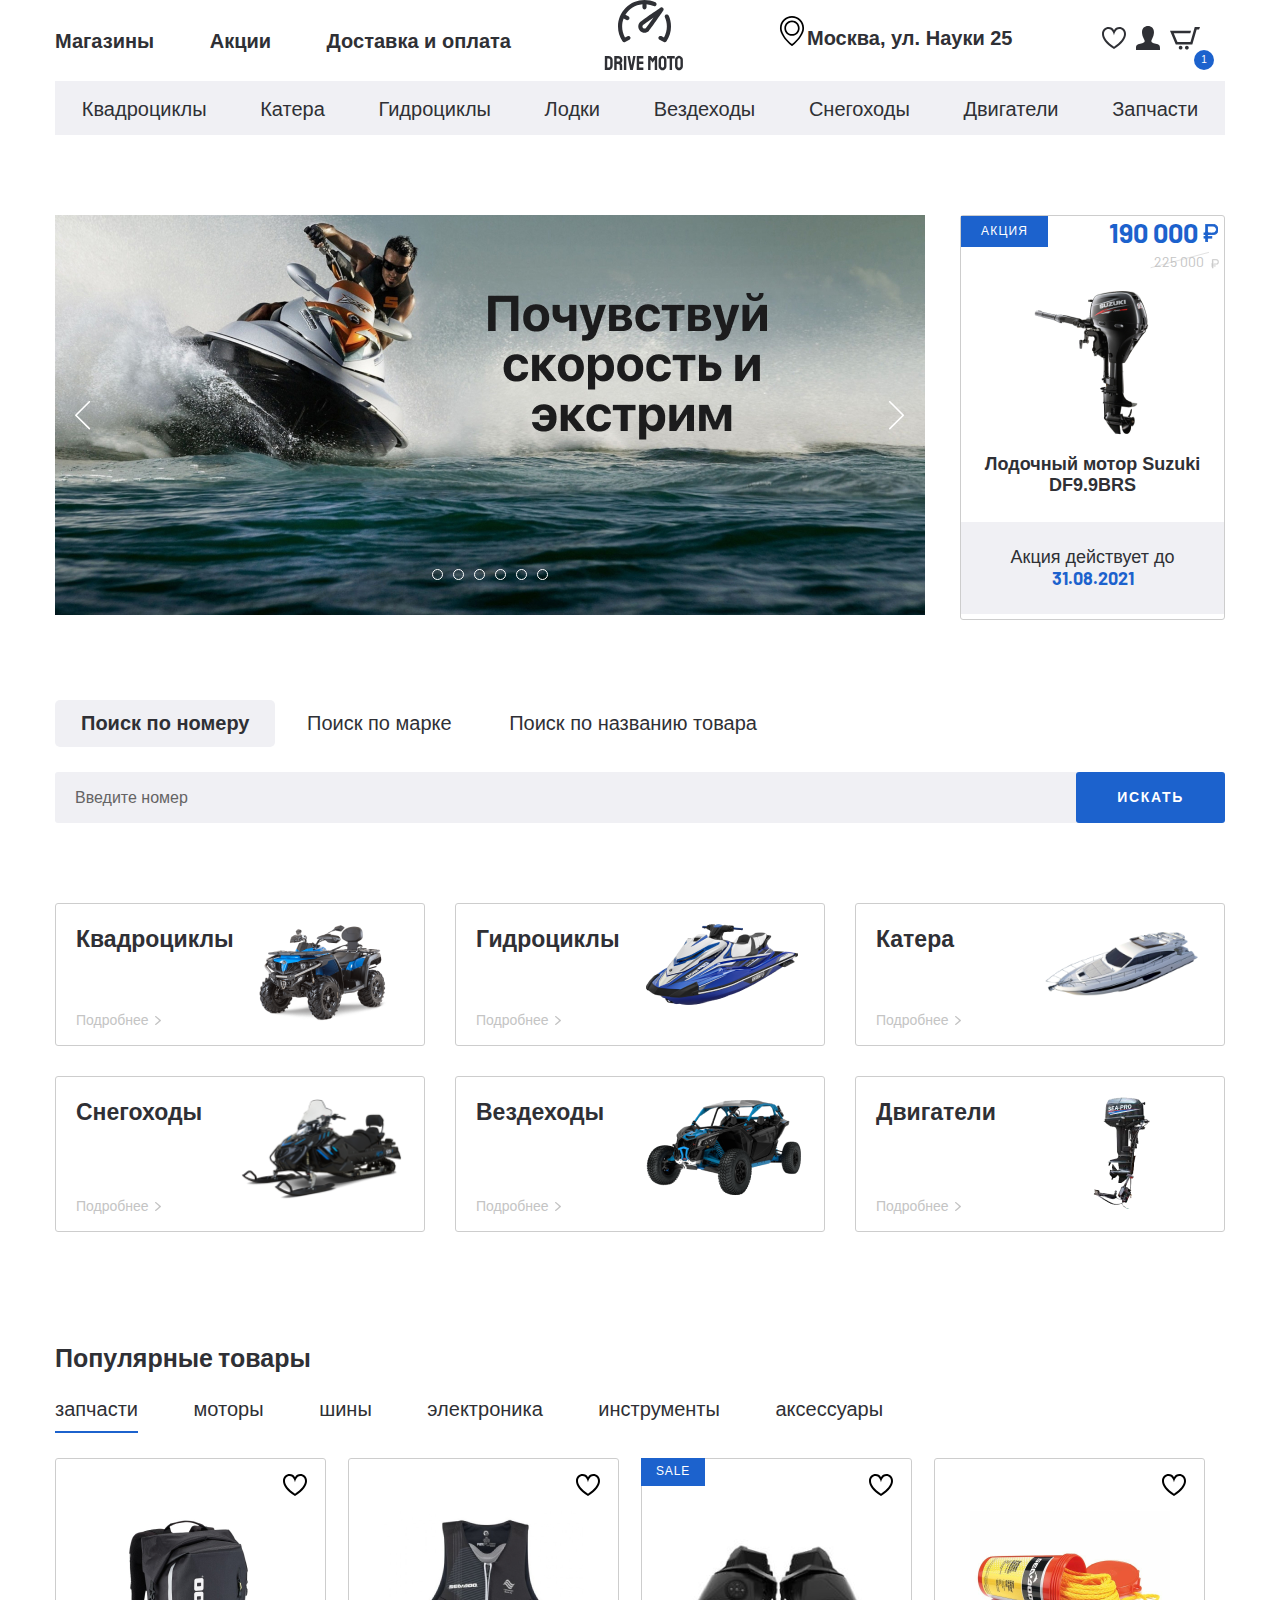
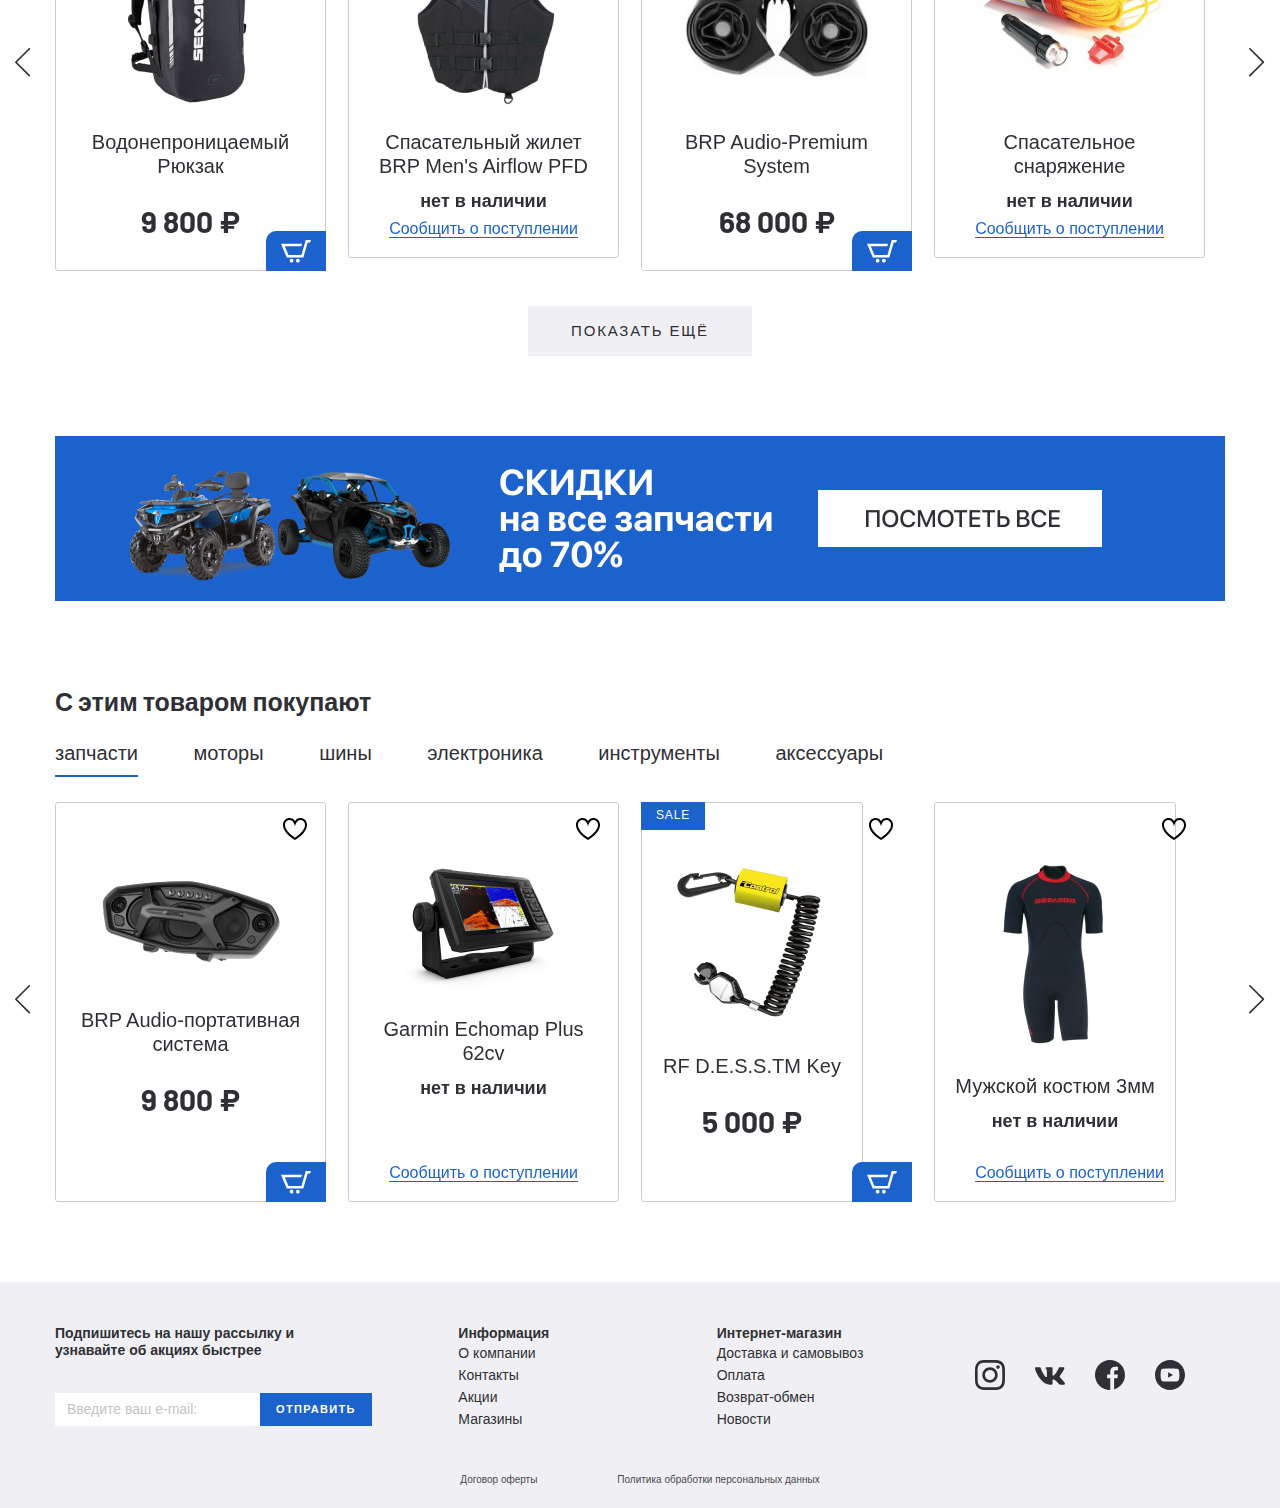
==== index.html @ 73785781 "подключил плагины для формы фильтра и начал делать форму фильтра" ====
<!DOCTYPE html>
<html lang="ru">

<head>
  <meta charset="UTF-8">
  <meta name="viewport" content="width=device-width, initial-scale=1.0">
  <meta http-equiv="X-UA-Compatible" content="ie=edge">
  <title>Drive Moto</title>
  <link rel="preconnect" href="https://fonts.gstatic.com">
  <link href="https://fonts.googleapis.com/css2?family=Barlow:wght@400;700&display=swap" rel="stylesheet">
  <link rel="stylesheet" href="css/normalize.css">
  <link rel="stylesheet" href="css/slick.css">
  <link rel="stylesheet" href="css/fonts.css">
  <link rel="stylesheet" href="css/ion.rangeSlider.min.css">
  <link rel="stylesheet" href="css/jquery.formstyler.css">
  <link rel="stylesheet" href="css/jquery.formstyler.theme.css">
  <link rel="stylesheet" href="css/jquery.rateyo.min.css">
  <link rel="stylesheet" href="css/style.css">
</head>

<body>
  <header class="header">
    <div class="header__top">
      <div class="container">
        <div class="header__top-inner">
          <nav class="menu">
            <ul class="menu__list">
              <li class="menu__item"><a href="#" class="menu__link">Магазины</a></li>
              <li class="menu__item"><a class="menu__link" href="#">Акции</a></li>
              <li class="menu__item"><a class="menu__link" href="#">Доставка и оплата</a></li>
            </ul>
          </nav>
          <a class="logo" href="#">
            <img class="logo__img" src="images/logo.svg" alt="logo">
          </a>
          <div class="header__box">
            <p class="header__adress">Москва, ул. Науки 25</p>
            <ul class="user-list">
              <li class="user-list__item">
                <a class="user-list__link" href="#"><img src="images/favorite-icon.svg" alt="fav"></a>
              </li>
              <li class="user-list__item">
                <a class="user-list__link" href="#"><img src="images/user-icon.svg" alt="user"></a>
              </li>
              <li class="user-list__item">
                <a class="user-list__link bascket" href="#"><img src="images/bascket-icon.svg" alt="bascket">
                  <p class="bascket__num">1</p>
                </a>
              </li>
            </ul>
          </div>
        </div>
      </div>
    </div>
    <div class="header__bottom">
      <div class="container">
        <div class="header__bottom-inner">
          <ul class="menu-categories">
            <li class="menu-categories__item"><a class="menu-categories__link" href="#">Квадроциклы</a></li>
            <li class="menu-categories__item"><a class="menu-categories__link" href="#">Катера</a></li>
            <li class="menu-categories__item"><a class="menu-categories__link" href="catalog.html">Гидроциклы</a></li>
            <li class="menu-categories__item"><a class="menu-categories__link" href="#">Лодки</a></li>
            <li class="menu-categories__item"><a class="menu-categories__link" href="#">Вездеходы</a></li>
            <li class="menu-categories__item"><a class="menu-categories__link" href="#">Снегоходы</a></li>
            <li class="menu-categories__item"><a class="menu-categories__link" href="#">Двигатели</a></li>
            <li class="menu-categories__item"><a class="menu-categories__link" href="#">Запчасти</a></li>
          </ul>
        </div>
      </div>
    </div>
  </header>

  <section class="banner-section page-section">
    <div class="container">
      <div class="banner-section__inner">
        <div class="banner-section__slider">
          <a class="banner-section__slider-item" href="#">
            <img class="banner-section__slider-img" src="images/slider-banner.jpg" alt="banner-slider">
          </a>
          <a class="banner-section__slider-item" href="#">
            <img class="banner-section__slider-img" src="images/slider-banner.jpg" alt="banner-slider">
          </a>
          <a class="banner-section__slider-item" href="#">
            <img class="banner-section__slider-img" src="images/slider-banner.jpg" alt="banner-slider">
          </a>
          <a class="banner-section__slider-item" href="#">
            <img class="banner-section__slider-img" src="images/slider-banner.jpg" alt="banner-slider">
          </a>
          <a class="banner-section__slider-item" href="#">
            <img class="banner-section__slider-img" src="images/slider-banner.jpg" alt="banner-slider">
          </a>
          <a class="banner-section__slider-item" href="#">
            <img class="banner-section__slider-img" src="images/slider-banner.jpg" alt="banner-slider">
          </a>
        </div>
        <a class="banner-section__item sale-item" href="#">
          <div class="sale-item__top">
            <p class="sale-item__info">акция</p>
            <div class="sale-item__price">
              <div class="price sale-item__price-new">190 000</div>
              <div class="price sale-item__price-old">225 000</div>
            </div>
          </div>
          <img class="sale-item__img" src="images/content/sale-item-img.png" alt="sale-item-img">
          <h5 class="sale-item__title">
            Лодочный мотор
            Suzuki DF9.9BRS
          </h5>
          <p class="sale-item__footer">
            Акция действует до <span>31.08.2021</span>
          </p>
        </a>
      </div>
    </div>
  </section>

  <div class="search page-section">
    <div class="container">
      <div class="search__inner">
        <div class="search__tabs">
          <a class="tab search__tabs-item tab--active" href="#tab-1">Поиск по номеру</a>
          <a class="tab search__tabs-item" href="#tab-2">Поиск по марке</a>
          <a class="tab search__tabs-item" href="#tab-3">Поиск по названию товара</a>
        </div>
        <div class="search__content">
          <div id="tab-1" class="tabs-content search__content-item tabs-content--active">
            <form class="search__content-form">
              <input class="search__content-input" type="text" placeholder="Введите номер">
              <button class="search__content-btn" type="submit">искать</button>
            </form>
          </div>
          <div id="tab-2" class="tabs-content search__content-item">
            <form class="search__content-form">
              <input class="search__content-input" type="text" placeholder="Введите марку">
              <button class="search__content-btn" type="submit">искать</button>
            </form>
          </div>
          <div id="tab-3" class="tabs-content search__content-item">
            <form class="search__content-form">
              <input class="search__content-input" type="text" placeholder="Введите название">
              <button class="search__content-btn" type="submit">искать</button>
            </form>
          </div>
        </div>
      </div>
    </div>
  </div>

  <section class="categories page-section">
    <div class="container">
      <div class="categories__inner">
        <a class="categories__item" href="#">
          <div class="categories__item-info">
            <h4 class="categories__item-title">
              Квадроциклы
            </h4>
            <p class="categories__item-text">
              Подробнее
            </p>
          </div>
          <div class="categories__item-img">
            <img src="images/cat-1.png" alt="cat">
          </div>
        </a>
        <a class="categories__item" href="#">
          <div class="categories__item-info">
            <h4 class="categories__item-title">
              Гидроциклы
            </h4>
            <p class="categories__item-text">
              Подробнее
            </p>
          </div>
          <div class="categories__item-img">
            <img src="images/cat-2.png" alt="cat">
          </div>
        </a>
        <a class="categories__item" href="#">
          <div class="categories__item-info">
            <h4 class="categories__item-title">
              Катера
            </h4>
            <p class="categories__item-text">
              Подробнее
            </p>
          </div>
          <div class="categories__item-img">
            <img src="images/cat-3.png" alt="cat">
          </div>
        </a>
        <a class="categories__item" href="#">
          <div class="categories__item-info">
            <h4 class="categories__item-title">
              Снегоходы
            </h4>
            <p class="categories__item-text">
              Подробнее
            </p>
          </div>
          <div class="categories__item-img">
            <img src="images/cat-4.png" alt="cat">
          </div>
        </a>
        <a class="categories__item" href="#">
          <div class="categories__item-info">
            <h4 class="categories__item-title">
              Вездеходы
            </h4>
            <p class="categories__item-text">
              Подробнее
            </p>
          </div>
          <div class="categories__item-img">
            <img src="images/cat-5.png" alt="cat">
          </div>
        </a>
        <a class="categories__item" href="#">
          <div class="categories__item-info">
            <h4 class="categories__item-title">
              Двигатели
            </h4>
            <p class="categories__item-text">
              Подробнее
            </p>
          </div>
          <div class="categories__item-img">
            <img src="images/cat-6.png" alt="cat">
          </div>
        </a>
      </div>
    </div>
  </section>

  <section class="products">
    <div class="container">
      <div class="products__inner">
        <h3 class="product__title">Популярные товары</h3>
        <div class="tabs-wrapper">
          <div class="tabs products__tabs">
            <a class="tab tab--active products__tab" href="#product-tab-1">запчасти</a>
            <a class="tab products__tab" href="#product-tab-2">моторы</a>
            <a class="tab products__tab" href="#product-tab-3">шины</a>
            <a class="tab products__tab" href="#product-tab-4">электроника</a>
            <a class="tab products__tab" href="#product-tab-5">инструменты</a>
            <a class="tab products__tab" href="#product-tab-6">аксессуары</a>
          </div>
          <div class="tabs-container products__container">
            <div id="product-tab-1" class="tabs-content products__content tabs tabs-content--active">
              <div class="product-slider">
                <div class="product-slider__item">
                  <div class="product-item__wrapper">
                    <button class="product-item__favorite">
                    </button>
                    <button class="product-item__bascket">
                      <img src="images/bascket-icon-white.svg" alt="bascket">
                    </button>
                    <a class="product-item__notify-link" href="#"> <span>Сообщить о поступлении</span> </a>
                    <a class="product-item" href="#">
                      <p class="product-item__hover-text">посмотреть товар</p>
                      <img class="product-item__img" src="images/content/prod-1.png" alt="prod">
                      <h4 class="product-item__title">Водонепроницаемый
                        Рюкзак</h4>
                      <p class="price product-item__price">9 800 ₽</p>
                      <p class="product-item__notify-text">нет в наличии</p>
                    </a>
                  </div>
                </div>
                <div class="product-slider__item">
                  <div class="product-item__wrapper product-item__not-available">
                    <button class="product-item__favorite">
                    </button>
                    <button class="product-item__bascket">
                      <img src="images/bascket-icon-white.svg" alt="bascket">
                    </button>
                    <a class="product-item__notify-link" href="#"> <span>Сообщить о поступлении</span> </a>
                    <a class="product-item" href="#">
                      <p class="product-item__hover-text">посмотреть товар</p>
                      <img class="product-item__img" src="images/content/prod-2.png" alt="prod">
                      <h4 class="product-item__title">Спасательный жилет BRP Men's Airflow PFD
                      </h4>
                      <p class="price product-item__price">6 900 ₽</p>
                      <p class="product-item__notify-text">нет в наличии</p>
                    </a>
                  </div>
                </div>
                <div class="product-slider__item">
                  <div class="product-item__wrapper">
                    <button class="product-item__favorite">
                    </button>
                    <button class="product-item__bascket">
                      <img src="images/bascket-icon-white.svg" alt="bascket">
                    </button>
                    <a class="product-item__notify-link" href="#"> <span>Сообщить о поступлении</span> </a>
                    <a class="product-item product-item--sale" href="#">
                      <p class="product-item__hover-text">посмотреть товар</p>
                      <img class="product-item__img" src="images/content/prod-3.png" alt="prod">
                      <h4 class="product-item__title">
                        BRP Audio-Premium System</h4>
                      <p class="price product-item__price">68 000 ₽</p>
                      <p class="product-item__notify-text">нет в наличии</p>
                    </a>
                  </div>
                </div>
                <div class="product-slider__item">
                  <div class="product-item__wrapper product-item__not-available">
                    <button class="product-item__favorite">
                    </button>
                    <button class="product-item__bascket">
                      <img src="images/bascket-icon-white.svg" alt="bascket">
                    </button>
                    <a class="product-item__notify-link" href="#"> <span>Сообщить о поступлении</span> </a>
                    <a class="product-item" href="#">
                      <p class="product-item__hover-text">посмотреть товар</p>
                      <img class="product-item__img" src="images/content/prod-4.png" alt="prod">
                      <h4 class="product-item__title">Спасательное
                        снаряжение</h4>
                      <p class="price product-item__price">9 800 ₽</p>
                      <p class="product-item__notify-text">нет в наличии</p>
                    </a>
                  </div>
                </div>
                <div class="product-slider__item">
                  <div class="product-item__wrapper">
                    <button class="product-item__favorite">
                    </button>
                    <button class="product-item__bascket">
                      <img src="images/bascket-icon-white.svg" alt="bascket">
                    </button>
                    <a class="product-item__notify-link" href="#"> <span>Сообщить о поступлении</span> </a>
                    <a class="product-item" href="#">
                      <p class="product-item__hover-text">посмотреть товар</p>
                      <img class="product-item__img" src="images/content/prod-1.png" alt="prod">
                      <h4 class="product-item__title">Водонепроницаемый
                        Рюкзак</h4>
                      <p class="price product-item__price">9 800 ₽</p>
                      <p class="product-item__notify-text">нет в наличии</p>
                    </a>
                  </div>
                </div>
                <div class="product-slider__item">
                  <div class="product-item__wrapper">
                    <button class="product-item__favorite">
                    </button>
                    <button class="product-item__bascket">
                      <img src="images/bascket-icon-white.svg" alt="bascket">
                    </button>
                    <a class="product-item__notify-link" href="#"> <span>Сообщить о поступлении</span> </a>
                    <a class="product-item" href="#">
                      <p class="product-item__hover-text">посмотреть товар</p>
                      <img class="product-item__img" src="images/content/prod-2.png" alt="prod">
                      <h4 class="product-item__title">Спасательный жилет BRP Men's Airflow PFD
                      </h4>
                      <p class="price product-item__price">6 900 ₽</p>
                      <p class="product-item__notify-text">нет в наличии</p>
                    </a>
                  </div>
                </div>
                <div class="product-slider__item">
                  <div class="product-item__wrapper">
                    <button class="product-item__favorite">
                    </button>
                    <button class="product-item__bascket">
                      <img src="images/bascket-icon-white.svg" alt="bascket">
                    </button>
                    <a class="product-item__notify-link" href="#"> <span>Сообщить о поступлении</span> </a>
                    <a class="product-item" href="#">
                      <p class="product-item__hover-text">посмотреть товар</p>
                      <img class="product-item__img" src="images/content/prod-3.png" alt="prod">
                      <h4 class="product-item__title">
                        BRP Audio-Premium System</h4>
                      <p class="price product-item__price">68 000 ₽</p>
                      <p class="product-item__notify-text">нет в наличии</p>
                    </a>
                  </div>
                </div>
              </div>
            </div>
            <div id="product-tab-2" class="tabs-content products__content tabs">
              <div class="product-slider">
                <div class="product-slider__item">
                  <div class="product-item__wrapper">
                    <button class="product-item__favorite">
                    </button>
                    <button class="product-item__bascket">
                      <img src="images/bascket-icon-white.svg" alt="bascket">
                    </button>
                    <a class="product-item__notify-link" href="#"> <span>Сообщить о поступлении</span> </a>
                    <a class="product-item" href="#">
                      <p class="product-item__hover-text">посмотреть товар</p>
                      <img class="product-item__img" src="images/content/prod-1.png" alt="prod">
                      <h4 class="product-item__title">Водонепроницаемый
                        Рюкзак</h4>
                      <p class="price product-item__price">9 800 ₽</p>
                      <p class="product-item__notify-text">нет в наличии</p>
                    </a>
                  </div>
                </div>
                <div class="product-slider__item">
                  <div class="product-item__wrapper product-item__not-available">
                    <button class="product-item__favorite">
                    </button>
                    <button class="product-item__bascket">
                      <img src="images/bascket-icon-white.svg" alt="bascket">
                    </button>
                    <a class="product-item__notify-link" href="#"> <span>Сообщить о поступлении</span> </a>
                    <a class="product-item" href="#">
                      <p class="product-item__hover-text">посмотреть товар</p>
                      <img class="product-item__img" src="images/content/prod-2.png" alt="prod">
                      <h4 class="product-item__title">Спасательный жилет BRP Men's Airflow PFD
                      </h4>
                      <p class="price product-item__price">6 900 ₽</p>
                      <p class="product-item__notify-text">нет в наличии</p>
                    </a>
                  </div>
                </div>
                <div class="product-slider__item">
                  <div class="product-item__wrapper">
                    <button class="product-item__favorite">
                    </button>
                    <button class="product-item__bascket">
                      <img src="images/bascket-icon-white.svg" alt="bascket">
                    </button>
                    <a class="product-item__notify-link" href="#"> <span>Сообщить о поступлении</span> </a>
                    <a class="product-item product-item--sale" href="#">
                      <p class="product-item__hover-text">посмотреть товар</p>
                      <img class="product-item__img" src="images/content/prod-3.png" alt="prod">
                      <h4 class="product-item__title">
                        BRP Audio-Premium System</h4>
                      <p class="price product-item__price">68 000 ₽</p>
                      <p class="product-item__notify-text">нет в наличии</p>
                    </a>
                  </div>
                </div>
                <div class="product-slider__item">
                  <div class="product-item__wrapper product-item__not-available">
                    <button class="product-item__favorite">
                    </button>
                    <button class="product-item__bascket">
                      <img src="images/bascket-icon-white.svg" alt="bascket">
                    </button>
                    <a class="product-item__notify-link" href="#"> <span>Сообщить о поступлении</span> </a>
                    <a class="product-item" href="#">
                      <p class="product-item__hover-text">посмотреть товар</p>
                      <img class="product-item__img" src="images/content/prod-4.png" alt="prod">
                      <h4 class="product-item__title">Спасательное
                        снаряжение</h4>
                      <p class="price product-item__price">9 800 ₽</p>
                      <p class="product-item__notify-text">нет в наличии</p>
                    </a>
                  </div>
                </div>
                <div class="product-slider__item">
                  <div class="product-item__wrapper">
                    <button class="product-item__favorite">
                    </button>
                    <button class="product-item__bascket">
                      <img src="images/bascket-icon-white.svg" alt="bascket">
                    </button>
                    <a class="product-item__notify-link" href="#"> <span>Сообщить о поступлении</span> </a>
                    <a class="product-item" href="#">
                      <p class="product-item__hover-text">посмотреть товар</p>
                      <img class="product-item__img" src="images/content/prod-1.png" alt="prod">
                      <h4 class="product-item__title">Водонепроницаемый
                        Рюкзак</h4>
                      <p class="price product-item__price">9 800 ₽</p>
                      <p class="product-item__notify-text">нет в наличии</p>
                    </a>
                  </div>
                </div>
                <div class="product-slider__item">
                  <div class="product-item__wrapper">
                    <button class="product-item__favorite">
                    </button>
                    <button class="product-item__bascket">
                      <img src="images/bascket-icon-white.svg" alt="bascket">
                    </button>
                    <a class="product-item__notify-link" href="#"> <span>Сообщить о поступлении</span> </a>
                    <a class="product-item" href="#">
                      <p class="product-item__hover-text">посмотреть товар</p>
                      <img class="product-item__img" src="images/content/prod-2.png" alt="prod">
                      <h4 class="product-item__title">Спасательный жилет BRP Men's Airflow PFD
                      </h4>
                      <p class="price product-item__price">6 900 ₽</p>
                      <p class="product-item__notify-text">нет в наличии</p>
                    </a>
                  </div>
                </div>
                <div class="product-slider__item">
                  <div class="product-item__wrapper">
                    <button class="product-item__favorite">
                    </button>
                    <button class="product-item__bascket">
                      <img src="images/bascket-icon-white.svg" alt="bascket">
                    </button>
                    <a class="product-item__notify-link" href="#"> <span>Сообщить о поступлении</span> </a>
                    <a class="product-item" href="#">
                      <p class="product-item__hover-text">посмотреть товар</p>
                      <img class="product-item__img" src="images/content/prod-3.png" alt="prod">
                      <h4 class="product-item__title">
                        BRP Audio-Premium System</h4>
                      <p class="price product-item__price">68 000 ₽</p>
                      <p class="product-item__notify-text">нет в наличии</p>
                    </a>
                  </div>
                </div>
              </div>
            </div>
            <div id="product-tab-3" class="tabs-content products__content tabs">
              <div class="product-slider">
                <div class="product-slider__item">
                  <div class="product-item__wrapper">
                    <button class="product-item__favorite">
                    </button>
                    <button class="product-item__bascket">
                      <img src="images/bascket-icon-white.svg" alt="bascket">
                    </button>
                    <a class="product-item__notify-link" href="#"> <span>Сообщить о поступлении</span> </a>
                    <a class="product-item" href="#">
                      <p class="product-item__hover-text">посмотреть товар</p>
                      <img class="product-item__img" src="images/content/prod-1.png" alt="prod">
                      <h4 class="product-item__title">Водонепроницаемый
                        Рюкзак</h4>
                      <p class="price product-item__price">9 800 ₽</p>
                      <p class="product-item__notify-text">нет в наличии</p>
                    </a>
                  </div>
                </div>
                <div class="product-slider__item">
                  <div class="product-item__wrapper product-item__not-available">
                    <button class="product-item__favorite">
                    </button>
                    <button class="product-item__bascket">
                      <img src="images/bascket-icon-white.svg" alt="bascket">
                    </button>
                    <a class="product-item__notify-link" href="#"> <span>Сообщить о поступлении</span> </a>
                    <a class="product-item" href="#">
                      <p class="product-item__hover-text">посмотреть товар</p>
                      <img class="product-item__img" src="images/content/prod-2.png" alt="prod">
                      <h4 class="product-item__title">Спасательный жилет BRP Men's Airflow PFD
                      </h4>
                      <p class="price product-item__price">6 900 ₽</p>
                      <p class="product-item__notify-text">нет в наличии</p>
                    </a>
                  </div>
                </div>
                <div class="product-slider__item">
                  <div class="product-item__wrapper">
                    <button class="product-item__favorite">
                    </button>
                    <button class="product-item__bascket">
                      <img src="images/bascket-icon-white.svg" alt="bascket">
                    </button>
                    <a class="product-item__notify-link" href="#"> <span>Сообщить о поступлении</span> </a>
                    <a class="product-item product-item--sale" href="#">
                      <p class="product-item__hover-text">посмотреть товар</p>
                      <img class="product-item__img" src="images/content/prod-3.png" alt="prod">
                      <h4 class="product-item__title">
                        BRP Audio-Premium System</h4>
                      <p class="price product-item__price">68 000 ₽</p>
                      <p class="product-item__notify-text">нет в наличии</p>
                    </a>
                  </div>
                </div>
                <div class="product-slider__item">
                  <div class="product-item__wrapper product-item__not-available">
                    <button class="product-item__favorite">
                    </button>
                    <button class="product-item__bascket">
                      <img src="images/bascket-icon-white.svg" alt="bascket">
                    </button>
                    <a class="product-item__notify-link" href="#"> <span>Сообщить о поступлении</span> </a>
                    <a class="product-item" href="#">
                      <p class="product-item__hover-text">посмотреть товар</p>
                      <img class="product-item__img" src="images/content/prod-4.png" alt="prod">
                      <h4 class="product-item__title">Спасательное
                        снаряжение</h4>
                      <p class="price product-item__price">9 800 ₽</p>
                      <p class="product-item__notify-text">нет в наличии</p>
                    </a>
                  </div>
                </div>
                <div class="product-slider__item">
                  <div class="product-item__wrapper">
                    <button class="product-item__favorite">
                    </button>
                    <button class="product-item__bascket">
                      <img src="images/bascket-icon-white.svg" alt="bascket">
                    </button>
                    <a class="product-item__notify-link" href="#"> <span>Сообщить о поступлении</span> </a>
                    <a class="product-item" href="#">
                      <p class="product-item__hover-text">посмотреть товар</p>
                      <img class="product-item__img" src="images/content/prod-1.png" alt="prod">
                      <h4 class="product-item__title">Водонепроницаемый
                        Рюкзак</h4>
                      <p class="price product-item__price">9 800 ₽</p>
                      <p class="product-item__notify-text">нет в наличии</p>
                    </a>
                  </div>
                </div>
                <div class="product-slider__item">
                  <div class="product-item__wrapper">
                    <button class="product-item__favorite">
                    </button>
                    <button class="product-item__bascket">
                      <img src="images/bascket-icon-white.svg" alt="bascket">
                    </button>
                    <a class="product-item__notify-link" href="#"> <span>Сообщить о поступлении</span> </a>
                    <a class="product-item" href="#">
                      <p class="product-item__hover-text">посмотреть товар</p>
                      <img class="product-item__img" src="images/content/prod-2.png" alt="prod">
                      <h4 class="product-item__title">Спасательный жилет BRP Men's Airflow PFD
                      </h4>
                      <p class="price product-item__price">6 900 ₽</p>
                      <p class="product-item__notify-text">нет в наличии</p>
                    </a>
                  </div>
                </div>
                <div class="product-slider__item">
                  <div class="product-item__wrapper">
                    <button class="product-item__favorite">
                    </button>
                    <button class="product-item__bascket">
                      <img src="images/bascket-icon-white.svg" alt="bascket">
                    </button>
                    <a class="product-item__notify-link" href="#"> <span>Сообщить о поступлении</span> </a>
                    <a class="product-item" href="#">
                      <p class="product-item__hover-text">посмотреть товар</p>
                      <img class="product-item__img" src="images/content/prod-3.png" alt="prod">
                      <h4 class="product-item__title">
                        BRP Audio-Premium System</h4>
                      <p class="price product-item__price">68 000 ₽</p>
                      <p class="product-item__notify-text">нет в наличии</p>
                    </a>
                  </div>
                </div>
              </div>
            </div>
            <div id="product-tab-4" class="tabs-content products__content tabs">
              <div class="product-slider">
                <div class="product-slider__item">
                  <div class="product-item__wrapper">
                    <button class="product-item__favorite">
                    </button>
                    <button class="product-item__bascket">
                      <img src="images/bascket-icon-white.svg" alt="bascket">
                    </button>
                    <a class="product-item__notify-link" href="#"> <span>Сообщить о поступлении</span> </a>
                    <a class="product-item" href="#">
                      <p class="product-item__hover-text">посмотреть товар</p>
                      <img class="product-item__img" src="images/content/prod-1.png" alt="prod">
                      <h4 class="product-item__title">Водонепроницаемый
                        Рюкзак</h4>
                      <p class="price product-item__price">9 800 ₽</p>
                      <p class="product-item__notify-text">нет в наличии</p>
                    </a>
                  </div>
                </div>
                <div class="product-slider__item">
                  <div class="product-item__wrapper product-item__not-available">
                    <button class="product-item__favorite">
                    </button>
                    <button class="product-item__bascket">
                      <img src="images/bascket-icon-white.svg" alt="bascket">
                    </button>
                    <a class="product-item__notify-link" href="#"> <span>Сообщить о поступлении</span> </a>
                    <a class="product-item" href="#">
                      <p class="product-item__hover-text">посмотреть товар</p>
                      <img class="product-item__img" src="images/content/prod-2.png" alt="prod">
                      <h4 class="product-item__title">Спасательный жилет BRP Men's Airflow PFD
                      </h4>
                      <p class="price product-item__price">6 900 ₽</p>
                      <p class="product-item__notify-text">нет в наличии</p>
                    </a>
                  </div>
                </div>
                <div class="product-slider__item">
                  <div class="product-item__wrapper">
                    <button class="product-item__favorite">
                    </button>
                    <button class="product-item__bascket">
                      <img src="images/bascket-icon-white.svg" alt="bascket">
                    </button>
                    <a class="product-item__notify-link" href="#"> <span>Сообщить о поступлении</span> </a>
                    <a class="product-item product-item--sale" href="#">
                      <p class="product-item__hover-text">посмотреть товар</p>
                      <img class="product-item__img" src="images/content/prod-3.png" alt="prod">
                      <h4 class="product-item__title">
                        BRP Audio-Premium System</h4>
                      <p class="price product-item__price">68 000 ₽</p>
                      <p class="product-item__notify-text">нет в наличии</p>
                    </a>
                  </div>
                </div>
                <div class="product-slider__item">
                  <div class="product-item__wrapper product-item__not-available">
                    <button class="product-item__favorite">
                    </button>
                    <button class="product-item__bascket">
                      <img src="images/bascket-icon-white.svg" alt="bascket">
                    </button>
                    <a class="product-item__notify-link" href="#"> <span>Сообщить о поступлении</span> </a>
                    <a class="product-item" href="#">
                      <p class="product-item__hover-text">посмотреть товар</p>
                      <img class="product-item__img" src="images/content/prod-4.png" alt="prod">
                      <h4 class="product-item__title">Спасательное
                        снаряжение</h4>
                      <p class="price product-item__price">9 800 ₽</p>
                      <p class="product-item__notify-text">нет в наличии</p>
                    </a>
                  </div>
                </div>
                <div class="product-slider__item">
                  <div class="product-item__wrapper">
                    <button class="product-item__favorite">
                    </button>
                    <button class="product-item__bascket">
                      <img src="images/bascket-icon-white.svg" alt="bascket">
                    </button>
                    <a class="product-item__notify-link" href="#"> <span>Сообщить о поступлении</span> </a>
                    <a class="product-item" href="#">
                      <p class="product-item__hover-text">посмотреть товар</p>
                      <img class="product-item__img" src="images/content/prod-1.png" alt="prod">
                      <h4 class="product-item__title">Водонепроницаемый
                        Рюкзак</h4>
                      <p class="price product-item__price">9 800 ₽</p>
                      <p class="product-item__notify-text">нет в наличии</p>
                    </a>
                  </div>
                </div>
                <div class="product-slider__item">
                  <div class="product-item__wrapper">
                    <button class="product-item__favorite">
                    </button>
                    <button class="product-item__bascket">
                      <img src="images/bascket-icon-white.svg" alt="bascket">
                    </button>
                    <a class="product-item__notify-link" href="#"> <span>Сообщить о поступлении</span> </a>
                    <a class="product-item" href="#">
                      <p class="product-item__hover-text">посмотреть товар</p>
                      <img class="product-item__img" src="images/content/prod-2.png" alt="prod">
                      <h4 class="product-item__title">Спасательный жилет BRP Men's Airflow PFD
                      </h4>
                      <p class="price product-item__price">6 900 ₽</p>
                      <p class="product-item__notify-text">нет в наличии</p>
                    </a>
                  </div>
                </div>
                <div class="product-slider__item">
                  <div class="product-item__wrapper">
                    <button class="product-item__favorite">
                    </button>
                    <button class="product-item__bascket">
                      <img src="images/bascket-icon-white.svg" alt="bascket">
                    </button>
                    <a class="product-item__notify-link" href="#"> <span>Сообщить о поступлении</span> </a>
                    <a class="product-item" href="#">
                      <p class="product-item__hover-text">посмотреть товар</p>
                      <img class="product-item__img" src="images/content/prod-3.png" alt="prod">
                      <h4 class="product-item__title">
                        BRP Audio-Premium System</h4>
                      <p class="price product-item__price">68 000 ₽</p>
                      <p class="product-item__notify-text">нет в наличии</p>
                    </a>
                  </div>
                </div>
              </div>
            </div>
            <div id="product-tab-5" class="tabs-content products__content tabs">
              <div class="product-slider">
                <div class="product-slider__item">
                  <div class="product-item__wrapper">
                    <button class="product-item__favorite">
                    </button>
                    <button class="product-item__bascket">
                      <img src="images/bascket-icon-white.svg" alt="bascket">
                    </button>
                    <a class="product-item__notify-link" href="#"> <span>Сообщить о поступлении</span> </a>
                    <a class="product-item" href="#">
                      <p class="product-item__hover-text">посмотреть товар</p>
                      <img class="product-item__img" src="images/content/prod-1.png" alt="prod">
                      <h4 class="product-item__title">Водонепроницаемый
                        Рюкзак</h4>
                      <p class="price product-item__price">9 800 ₽</p>
                      <p class="product-item__notify-text">нет в наличии</p>
                    </a>
                  </div>
                </div>
                <div class="product-slider__item">
                  <div class="product-item__wrapper product-item__not-available">
                    <button class="product-item__favorite">
                    </button>
                    <button class="product-item__bascket">
                      <img src="images/bascket-icon-white.svg" alt="bascket">
                    </button>
                    <a class="product-item__notify-link" href="#"> <span>Сообщить о поступлении</span> </a>
                    <a class="product-item" href="#">
                      <p class="product-item__hover-text">посмотреть товар</p>
                      <img class="product-item__img" src="images/content/prod-2.png" alt="prod">
                      <h4 class="product-item__title">Спасательный жилет BRP Men's Airflow PFD
                      </h4>
                      <p class="price product-item__price">6 900 ₽</p>
                      <p class="product-item__notify-text">нет в наличии</p>
                    </a>
                  </div>
                </div>
                <div class="product-slider__item">
                  <div class="product-item__wrapper">
                    <button class="product-item__favorite">
                    </button>
                    <button class="product-item__bascket">
                      <img src="images/bascket-icon-white.svg" alt="bascket">
                    </button>
                    <a class="product-item__notify-link" href="#"> <span>Сообщить о поступлении</span> </a>
                    <a class="product-item product-item--sale" href="#">
                      <p class="product-item__hover-text">посмотреть товар</p>
                      <img class="product-item__img" src="images/content/prod-3.png" alt="prod">
                      <h4 class="product-item__title">
                        BRP Audio-Premium System</h4>
                      <p class="price product-item__price">68 000 ₽</p>
                      <p class="product-item__notify-text">нет в наличии</p>
                    </a>
                  </div>
                </div>
                <div class="product-slider__item">
                  <div class="product-item__wrapper product-item__not-available">
                    <button class="product-item__favorite">
                    </button>
                    <button class="product-item__bascket">
                      <img src="images/bascket-icon-white.svg" alt="bascket">
                    </button>
                    <a class="product-item__notify-link" href="#"> <span>Сообщить о поступлении</span> </a>
                    <a class="product-item" href="#">
                      <p class="product-item__hover-text">посмотреть товар</p>
                      <img class="product-item__img" src="images/content/prod-4.png" alt="prod">
                      <h4 class="product-item__title">Спасательное
                        снаряжение</h4>
                      <p class="price product-item__price">9 800 ₽</p>
                      <p class="product-item__notify-text">нет в наличии</p>
                    </a>
                  </div>
                </div>
                <div class="product-slider__item">
                  <div class="product-item__wrapper">
                    <button class="product-item__favorite">
                    </button>
                    <button class="product-item__bascket">
                      <img src="images/bascket-icon-white.svg" alt="bascket">
                    </button>
                    <a class="product-item__notify-link" href="#"> <span>Сообщить о поступлении</span> </a>
                    <a class="product-item" href="#">
                      <p class="product-item__hover-text">посмотреть товар</p>
                      <img class="product-item__img" src="images/content/prod-1.png" alt="prod">
                      <h4 class="product-item__title">Водонепроницаемый
                        Рюкзак</h4>
                      <p class="price product-item__price">9 800 ₽</p>
                      <p class="product-item__notify-text">нет в наличии</p>
                    </a>
                  </div>
                </div>
                <div class="product-slider__item">
                  <div class="product-item__wrapper">
                    <button class="product-item__favorite">
                    </button>
                    <button class="product-item__bascket">
                      <img src="images/bascket-icon-white.svg" alt="bascket">
                    </button>
                    <a class="product-item__notify-link" href="#"> <span>Сообщить о поступлении</span> </a>
                    <a class="product-item" href="#">
                      <p class="product-item__hover-text">посмотреть товар</p>
                      <img class="product-item__img" src="images/content/prod-2.png" alt="prod">
                      <h4 class="product-item__title">Спасательный жилет BRP Men's Airflow PFD
                      </h4>
                      <p class="price product-item__price">6 900 ₽</p>
                      <p class="product-item__notify-text">нет в наличии</p>
                    </a>
                  </div>
                </div>
                <div class="product-slider__item">
                  <div class="product-item__wrapper">
                    <button class="product-item__favorite">
                    </button>
                    <button class="product-item__bascket">
                      <img src="images/bascket-icon-white.svg" alt="bascket">
                    </button>
                    <a class="product-item__notify-link" href="#"> <span>Сообщить о поступлении</span> </a>
                    <a class="product-item" href="#">
                      <p class="product-item__hover-text">посмотреть товар</p>
                      <img class="product-item__img" src="images/content/prod-3.png" alt="prod">
                      <h4 class="product-item__title">
                        BRP Audio-Premium System</h4>
                      <p class="price product-item__price">68 000 ₽</p>
                      <p class="product-item__notify-text">нет в наличии</p>
                    </a>
                  </div>
                </div>
              </div>
            </div>
            <div id="product-tab-6" class="tabs-content products__content tabs">
              <div class="product-slider">
                <div class="product-slider__item">
                  <div class="product-item__wrapper">
                    <button class="product-item__favorite">
                    </button>
                    <button class="product-item__bascket">
                      <img src="images/bascket-icon-white.svg" alt="bascket">
                    </button>
                    <a class="product-item__notify-link" href="#"> <span>Сообщить о поступлении</span> </a>
                    <a class="product-item" href="#">
                      <p class="product-item__hover-text">посмотреть товар</p>
                      <img class="product-item__img" src="images/content/prod-1.png" alt="prod">
                      <h4 class="product-item__title">Водонепроницаемый
                        Рюкзак</h4>
                      <p class="price product-item__price">9 800 ₽</p>
                      <p class="product-item__notify-text">нет в наличии</p>
                    </a>
                  </div>
                </div>
                <div class="product-slider__item">
                  <div class="product-item__wrapper product-item__not-available">
                    <button class="product-item__favorite">
                    </button>
                    <button class="product-item__bascket">
                      <img src="images/bascket-icon-white.svg" alt="bascket">
                    </button>
                    <a class="product-item__notify-link" href="#"> <span>Сообщить о поступлении</span> </a>
                    <a class="product-item" href="#">
                      <p class="product-item__hover-text">посмотреть товар</p>
                      <img class="product-item__img" src="images/content/prod-2.png" alt="prod">
                      <h4 class="product-item__title">Спасательный жилет BRP Men's Airflow PFD
                      </h4>
                      <p class="price product-item__price">6 900 ₽</p>
                      <p class="product-item__notify-text">нет в наличии</p>
                    </a>
                  </div>
                </div>
                <div class="product-slider__item">
                  <div class="product-item__wrapper">
                    <button class="product-item__favorite">
                    </button>
                    <button class="product-item__bascket">
                      <img src="images/bascket-icon-white.svg" alt="bascket">
                    </button>
                    <a class="product-item__notify-link" href="#"> <span>Сообщить о поступлении</span> </a>
                    <a class="product-item product-item--sale" href="#">
                      <p class="product-item__hover-text">посмотреть товар</p>
                      <img class="product-item__img" src="images/content/prod-3.png" alt="prod">
                      <h4 class="product-item__title">
                        BRP Audio-Premium System</h4>
                      <p class="price product-item__price">68 000 ₽</p>
                      <p class="product-item__notify-text">нет в наличии</p>
                    </a>
                  </div>
                </div>
                <div class="product-slider__item">
                  <div class="product-item__wrapper product-item__not-available">
                    <button class="product-item__favorite">
                    </button>
                    <button class="product-item__bascket">
                      <img src="images/bascket-icon-white.svg" alt="bascket">
                    </button>
                    <a class="product-item__notify-link" href="#"> <span>Сообщить о поступлении</span> </a>
                    <a class="product-item" href="#">
                      <p class="product-item__hover-text">посмотреть товар</p>
                      <img class="product-item__img" src="images/content/prod-4.png" alt="prod">
                      <h4 class="product-item__title">Спасательное
                        снаряжение</h4>
                      <p class="price product-item__price">9 800 ₽</p>
                      <p class="product-item__notify-text">нет в наличии</p>
                    </a>
                  </div>
                </div>
                <div class="product-slider__item">
                  <div class="product-item__wrapper">
                    <button class="product-item__favorite">
                    </button>
                    <button class="product-item__bascket">
                      <img src="images/bascket-icon-white.svg" alt="bascket">
                    </button>
                    <a class="product-item__notify-link" href="#"> <span>Сообщить о поступлении</span> </a>
                    <a class="product-item" href="#">
                      <p class="product-item__hover-text">посмотреть товар</p>
                      <img class="product-item__img" src="images/content/prod-1.png" alt="prod">
                      <h4 class="product-item__title">Водонепроницаемый
                        Рюкзак</h4>
                      <p class="price product-item__price">9 800 ₽</p>
                      <p class="product-item__notify-text">нет в наличии</p>
                    </a>
                  </div>
                </div>
                <div class="product-slider__item">
                  <div class="product-item__wrapper">
                    <button class="product-item__favorite">
                    </button>
                    <button class="product-item__bascket">
                      <img src="images/bascket-icon-white.svg" alt="bascket">
                    </button>
                    <a class="product-item__notify-link" href="#"> <span>Сообщить о поступлении</span> </a>
                    <a class="product-item" href="#">
                      <p class="product-item__hover-text">посмотреть товар</p>
                      <img class="product-item__img" src="images/content/prod-2.png" alt="prod">
                      <h4 class="product-item__title">Спасательный жилет BRP Men's Airflow PFD
                      </h4>
                      <p class="price product-item__price">6 900 ₽</p>
                      <p class="product-item__notify-text">нет в наличии</p>
                    </a>
                  </div>
                </div>
                <div class="product-slider__item">
                  <div class="product-item__wrapper">
                    <button class="product-item__favorite">
                    </button>
                    <button class="product-item__bascket">
                      <img src="images/bascket-icon-white.svg" alt="bascket">
                    </button>
                    <a class="product-item__notify-link" href="#"> <span>Сообщить о поступлении</span> </a>
                    <a class="product-item" href="#">
                      <p class="product-item__hover-text">посмотреть товар</p>
                      <img class="product-item__img" src="images/content/prod-3.png" alt="prod">
                      <h4 class="product-item__title">
                        BRP Audio-Premium System</h4>
                      <p class="price product-item__price">68 000 ₽</p>
                      <p class="product-item__notify-text">нет в наличии</p>
                    </a>
                  </div>
                </div>
              </div>
            </div>
          </div>
        </div>
        <div class="product__more">
          <a class="product__more-link" href="#">Показать ещё</a>
        </div>
      </div>
    </div>
  </section>

  <div class="banner">
    <div class="container">
      <a class="banner__link" href="#">
        <img src="images/content/banner.jpg" alt="banner">
      </a>
    </div>
  </div>

  <section class="products">
    <div class="container">
      <div class="products__inner">
        <h3 class="product__title">С этим товаром покупают</h3>
        <div class="tabs-wrapper">
          <div class="tabs products__tabs">
            <a class="tab tab--active products__tab" href="#popular-tab-1">запчасти</a>
            <a class="tab products__tab" href="#popular-tab-2">моторы</a>
            <a class="tab products__tab" href="#popular-tab-3">шины</a>
            <a class="tab products__tab" href="#popular-tab-4">электроника</a>
            <a class="tab products__tab" href="#popular-tab-5">инструменты</a>
            <a class="tab products__tab" href="#popular-tab-6">аксессуары</a>
          </div>
          <div class="tabs-container products__container">
            <div id="popular-tab-1" class="tabs-content products__content tabs tabs-content--active">
              <div class="product-slider">
                <div class="product-slider__item">
                  <div class="product-item__wrapper">
                    <button class="product-item__favorite">
                    </button>
                    <button class="product-item__bascket">
                      <img src="images/bascket-icon-white.svg" alt="bascket">
                    </button>
                    <a class="product-item__notify-link" href="#"> <span>Сообщить о поступлении</span> </a>
                    <a class="product-item" href="#">
                      <p class="product-item__hover-text">посмотреть товар</p>
                      <img class="product-item__img" src="images/content/pop-1.png" alt="prod">
                      <h4 class="product-item__title">BRP Audio-портативная система</h4>
                      <p class="price product-item__price">9 800 ₽</p>
                      <p class="product-item__notify-text">нет в наличии</p>
                    </a>
                  </div>
                </div>
                <div class="product-slider__item">
                  <div class="product-item__wrapper product-item__not-available">
                    <button class="product-item__favorite">
                    </button>
                    <button class="product-item__bascket">
                      <img src="images/bascket-icon-white.svg" alt="bascket">
                    </button>
                    <a class="product-item__notify-link" href="#"> <span>Сообщить о поступлении</span> </a>
                    <a class="product-item" href="#">
                      <p class="product-item__hover-text">посмотреть товар</p>
                      <img class="product-item__img" src="images/content/pop-2.png" alt="prod">
                      <h4 class="product-item__title">Garmin Echomap Plus 62cv
                      </h4>
                      <p class="price product-item__price">45 800 ₽</p>
                      <p class="product-item__notify-text">нет в наличии</p>
                    </a>
                  </div>
                </div>
                <div class="product-slider__item">
                  <div class="product-item__wrapper">
                    <button class="product-item__favorite">
                    </button>
                    <button class="product-item__bascket">
                      <img src="images/bascket-icon-white.svg" alt="bascket">
                    </button>
                    <a class="product-item__notify-link" href="#"> <span>Сообщить о поступлении</span> </a>
                    <a class="product-item product-item--sale" href="#">
                      <p class="product-item__hover-text">посмотреть товар</p>
                      <img class="product-item__img" src="images/content/pop-3.png" alt="prod">
                      <h4 class="product-item__title">
                        RF D.E.S.S.TM Key</h4>
                      <p class="price product-item__price">5 000 ₽</p>
                      <p class="product-item__notify-text">нет в наличии</p>
                    </a>
                  </div>
                </div>
                <div class="product-slider__item">
                  <div class="product-item__wrapper product-item__not-available">
                    <button class="product-item__favorite">
                    </button>
                    <button class="product-item__bascket">
                      <img src="images/bascket-icon-white.svg" alt="bascket">
                    </button>
                    <a class="product-item__notify-link" href="#"> <span>Сообщить о поступлении</span> </a>
                    <a class="product-item" href="#">
                      <p class="product-item__hover-text">посмотреть товар</p>
                      <img class="product-item__img" src="images/content/pop-4.png" alt="prod">
                      <h4 class="product-item__title">Мужской костюм
                        3мм</h4>
                      <p class="price product-item__price">7 000 ₽</p>
                      <p class="product-item__notify-text">нет в наличии</p>
                    </a>
                  </div>
                </div>
                <div class="product-slider__item">
                  <div class="product-item__wrapper">
                    <button class="product-item__favorite">
                    </button>
                    <button class="product-item__bascket">
                      <img src="images/bascket-icon-white.svg" alt="bascket">
                    </button>
                    <a class="product-item__notify-link" href="#"> <span>Сообщить о поступлении</span> </a>
                    <a class="product-item" href="#">
                      <p class="product-item__hover-text">посмотреть товар</p>
                      <img class="product-item__img" src="images/content/pop-1.png" alt="prod">
                      <h4 class="product-item__title">BRP Audio-портативная система</h4>
                      <p class="price product-item__price">9 800 ₽</p>
                      <p class="product-item__notify-text">нет в наличии</p>
                    </a>
                  </div>
                </div>
                <div class="product-slider__item">
                  <div class="product-item__wrapper">
                    <button class="product-item__favorite">
                    </button>
                    <button class="product-item__bascket">
                      <img src="images/bascket-icon-white.svg" alt="bascket">
                    </button>
                    <a class="product-item__notify-link" href="#"> <span>Сообщить о поступлении</span> </a>
                    <a class="product-item" href="#">
                      <p class="product-item__hover-text">посмотреть товар</p>
                      <img class="product-item__img" src="images/content/pop-2.png" alt="prod">
                      <h4 class="product-item__title">Garmin Echomap Plus 62cv
                      </h4>
                      <p class="price product-item__price">45 800 ₽</p>
                      <p class="product-item__notify-text">нет в наличии</p>
                    </a>
                  </div>
                </div>
                <div class="product-slider__item">
                  <div class="product-item__wrapper">
                    <button class="product-item__favorite">
                    </button>
                    <button class="product-item__bascket">
                      <img src="images/bascket-icon-white.svg" alt="bascket">
                    </button>
                    <a class="product-item__notify-link" href="#"> <span>Сообщить о поступлении</span> </a>
                    <a class="product-item" href="#">
                      <p class="product-item__hover-text">посмотреть товар</p>
                      <img class="product-item__img" src="images/content/pop-3.png" alt="prod">
                      <h4 class="product-item__title">
                        RF D.E.S.S.TM Key</h4>
                      <p class="price product-item__price">5 000 ₽</p>
                      <p class="product-item__notify-text">нет в наличии</p>
                    </a>
                  </div>
                </div>
              </div>
            </div>
            <div id="popular-tab-2" class="tabs-content products__content tabs">
              <div class="product-slider">
                <div class="product-slider__item">
                  <div class="product-item__wrapper">
                    <button class="product-item__favorite">
                    </button>
                    <button class="product-item__bascket">
                      <img src="images/bascket-icon-white.svg" alt="bascket">
                    </button>
                    <a class="product-item__notify-link" href="#"> <span>Сообщить о поступлении</span> </a>
                    <a class="product-item" href="#">
                      <p class="product-item__hover-text">посмотреть товар</p>
                      <img class="product-item__img" src="images/content/pop-1.png" alt="prod">
                      <h4 class="product-item__title">BRP Audio-портативная система</h4>
                      <p class="price product-item__price">9 800 ₽</p>
                      <p class="product-item__notify-text">нет в наличии</p>
                    </a>
                  </div>
                </div>
                <div class="product-slider__item">
                  <div class="product-item__wrapper product-item__not-available">
                    <button class="product-item__favorite">
                    </button>
                    <button class="product-item__bascket">
                      <img src="images/bascket-icon-white.svg" alt="bascket">
                    </button>
                    <a class="product-item__notify-link" href="#"> <span>Сообщить о поступлении</span> </a>
                    <a class="product-item" href="#">
                      <p class="product-item__hover-text">посмотреть товар</p>
                      <img class="product-item__img" src="images/content/pop-2.png" alt="prod">
                      <h4 class="product-item__title">Garmin Echomap Plus 62cv
                      </h4>
                      <p class="price product-item__price">45 800 ₽</p>
                      <p class="product-item__notify-text">нет в наличии</p>
                    </a>
                  </div>
                </div>
                <div class="product-slider__item">
                  <div class="product-item__wrapper">
                    <button class="product-item__favorite">
                    </button>
                    <button class="product-item__bascket">
                      <img src="images/bascket-icon-white.svg" alt="bascket">
                    </button>
                    <a class="product-item__notify-link" href="#"> <span>Сообщить о поступлении</span> </a>
                    <a class="product-item product-item--sale" href="#">
                      <p class="product-item__hover-text">посмотреть товар</p>
                      <img class="product-item__img" src="images/content/pop-3.png" alt="prod">
                      <h4 class="product-item__title">
                        RF D.E.S.S.TM Key</h4>
                      <p class="price product-item__price">68 000 ₽</p>
                      <p class="product-item__notify-text">нет в наличии</p>
                    </a>
                  </div>
                </div>
                <div class="product-slider__item">
                  <div class="product-item__wrapper product-item__not-available">
                    <button class="product-item__favorite">
                    </button>
                    <button class="product-item__bascket">
                      <img src="images/bascket-icon-white.svg" alt="bascket">
                    </button>
                    <a class="product-item__notify-link" href="#"> <span>Сообщить о поступлении</span> </a>
                    <a class="product-item" href="#">
                      <p class="product-item__hover-text">посмотреть товар</p>
                      <img class="product-item__img" src="images/content/pop-4.png" alt="prod">
                      <h4 class="product-item__title">Мужской костюм
                        3мм</h4>
                      <p class="price product-item__price">7 000 ₽</p>
                      <p class="product-item__notify-text">нет в наличии</p>
                    </a>
                  </div>
                </div>
                <div class="product-slider__item">
                  <div class="product-item__wrapper">
                    <button class="product-item__favorite">
                    </button>
                    <button class="product-item__bascket">
                      <img src="images/bascket-icon-white.svg" alt="bascket">
                    </button>
                    <a class="product-item__notify-link" href="#"> <span>Сообщить о поступлении</span> </a>
                    <a class="product-item" href="#">
                      <p class="product-item__hover-text">посмотреть товар</p>
                      <img class="product-item__img" src="images/content/pop-1.png" alt="prod">
                      <h4 class="product-item__title">BRP Audio-портативная система</h4>
                      <p class="price product-item__price">9 800 ₽</p>
                      <p class="product-item__notify-text">нет в наличии</p>
                    </a>
                  </div>
                </div>
                <div class="product-slider__item">
                  <div class="product-item__wrapper">
                    <button class="product-item__favorite">
                    </button>
                    <button class="product-item__bascket">
                      <img src="images/bascket-icon-white.svg" alt="bascket">
                    </button>
                    <a class="product-item__notify-link" href="#"> <span>Сообщить о поступлении</span> </a>
                    <a class="product-item" href="#">
                      <p class="product-item__hover-text">посмотреть товар</p>
                      <img class="product-item__img" src="images/content/pop-2.png" alt="prod">
                      <h4 class="product-item__title">Garmin Echomap Plus 62cv
                      </h4>
                      <p class="price product-item__price">45 800 ₽</p>
                      <p class="product-item__notify-text">нет в наличии</p>
                    </a>
                  </div>
                </div>
                <div class="product-slider__item">
                  <div class="product-item__wrapper">
                    <button class="product-item__favorite">
                    </button>
                    <button class="product-item__bascket">
                      <img src="images/bascket-icon-white.svg" alt="bascket">
                    </button>
                    <a class="product-item__notify-link" href="#"> <span>Сообщить о поступлении</span> </a>
                    <a class="product-item" href="#">
                      <p class="product-item__hover-text">посмотреть товар</p>
                      <img class="product-item__img" src="images/content/prod-3.png" alt="prod">
                      <h4 class="product-item__title">
                        BRP Audio-Premium System</h4>
                      <p class="price product-item__price">68 000 ₽</p>
                      <p class="product-item__notify-text">нет в наличии</p>
                    </a>
                  </div>
                </div>
              </div>
            </div>
            <div id="popular-tab-3" class="tabs-content products__content tabs">
              <div class="product-slider">
                <div class="product-slider__item">
                  <div class="product-item__wrapper">
                    <button class="product-item__favorite">
                    </button>
                    <button class="product-item__bascket">
                      <img src="images/bascket-icon-white.svg" alt="bascket">
                    </button>
                    <a class="product-item__notify-link" href="#"> <span>Сообщить о поступлении</span> </a>
                    <a class="product-item" href="#">
                      <p class="product-item__hover-text">посмотреть товар</p>
                      <img class="product-item__img" src="images/content/prod-1.png" alt="prod">
                      <h4 class="product-item__title">Водонепроницаемый
                        Рюкзак</h4>
                      <p class="price product-item__price">9 800 ₽</p>
                      <p class="product-item__notify-text">нет в наличии</p>
                    </a>
                  </div>
                </div>
                <div class="product-slider__item">
                  <div class="product-item__wrapper product-item__not-available">
                    <button class="product-item__favorite">
                    </button>
                    <button class="product-item__bascket">
                      <img src="images/bascket-icon-white.svg" alt="bascket">
                    </button>
                    <a class="product-item__notify-link" href="#"> <span>Сообщить о поступлении</span> </a>
                    <a class="product-item" href="#">
                      <p class="product-item__hover-text">посмотреть товар</p>
                      <img class="product-item__img" src="images/content/prod-2.png" alt="prod">
                      <h4 class="product-item__title">Спасательный жилет BRP Men's Airflow PFD
                      </h4>
                      <p class="price product-item__price">6 900 ₽</p>
                      <p class="product-item__notify-text">нет в наличии</p>
                    </a>
                  </div>
                </div>
                <div class="product-slider__item">
                  <div class="product-item__wrapper">
                    <button class="product-item__favorite">
                    </button>
                    <button class="product-item__bascket">
                      <img src="images/bascket-icon-white.svg" alt="bascket">
                    </button>
                    <a class="product-item__notify-link" href="#"> <span>Сообщить о поступлении</span> </a>
                    <a class="product-item product-item--sale" href="#">
                      <p class="product-item__hover-text">посмотреть товар</p>
                      <img class="product-item__img" src="images/content/prod-3.png" alt="prod">
                      <h4 class="product-item__title">
                        BRP Audio-Premium System</h4>
                      <p class="price product-item__price">68 000 ₽</p>
                      <p class="product-item__notify-text">нет в наличии</p>
                    </a>
                  </div>
                </div>
                <div class="product-slider__item">
                  <div class="product-item__wrapper product-item__not-available">
                    <button class="product-item__favorite">
                    </button>
                    <button class="product-item__bascket">
                      <img src="images/bascket-icon-white.svg" alt="bascket">
                    </button>
                    <a class="product-item__notify-link" href="#"> <span>Сообщить о поступлении</span> </a>
                    <a class="product-item" href="#">
                      <p class="product-item__hover-text">посмотреть товар</p>
                      <img class="product-item__img" src="images/content/prod-4.png" alt="prod">
                      <h4 class="product-item__title">Спасательное
                        снаряжение</h4>
                      <p class="price product-item__price">9 800 ₽</p>
                      <p class="product-item__notify-text">нет в наличии</p>
                    </a>
                  </div>
                </div>
                <div class="product-slider__item">
                  <div class="product-item__wrapper">
                    <button class="product-item__favorite">
                    </button>
                    <button class="product-item__bascket">
                      <img src="images/bascket-icon-white.svg" alt="bascket">
                    </button>
                    <a class="product-item__notify-link" href="#"> <span>Сообщить о поступлении</span> </a>
                    <a class="product-item" href="#">
                      <p class="product-item__hover-text">посмотреть товар</p>
                      <img class="product-item__img" src="images/content/prod-1.png" alt="prod">
                      <h4 class="product-item__title">Водонепроницаемый
                        Рюкзак</h4>
                      <p class="price product-item__price">9 800 ₽</p>
                      <p class="product-item__notify-text">нет в наличии</p>
                    </a>
                  </div>
                </div>
                <div class="product-slider__item">
                  <div class="product-item__wrapper">
                    <button class="product-item__favorite">
                    </button>
                    <button class="product-item__bascket">
                      <img src="images/bascket-icon-white.svg" alt="bascket">
                    </button>
                    <a class="product-item__notify-link" href="#"> <span>Сообщить о поступлении</span> </a>
                    <a class="product-item" href="#">
                      <p class="product-item__hover-text">посмотреть товар</p>
                      <img class="product-item__img" src="images/content/prod-2.png" alt="prod">
                      <h4 class="product-item__title">Спасательный жилет BRP Men's Airflow PFD
                      </h4>
                      <p class="price product-item__price">6 900 ₽</p>
                      <p class="product-item__notify-text">нет в наличии</p>
                    </a>
                  </div>
                </div>
                <div class="product-slider__item">
                  <div class="product-item__wrapper">
                    <button class="product-item__favorite">
                    </button>
                    <button class="product-item__bascket">
                      <img src="images/bascket-icon-white.svg" alt="bascket">
                    </button>
                    <a class="product-item__notify-link" href="#"> <span>Сообщить о поступлении</span> </a>
                    <a class="product-item" href="#">
                      <p class="product-item__hover-text">посмотреть товар</p>
                      <img class="product-item__img" src="images/content/prod-3.png" alt="prod">
                      <h4 class="product-item__title">
                        BRP Audio-Premium System</h4>
                      <p class="price product-item__price">68 000 ₽</p>
                      <p class="product-item__notify-text">нет в наличии</p>
                    </a>
                  </div>
                </div>
              </div>
            </div>
            <div id="popular-tab-4" class="tabs-content products__content tabs">
              <div class="product-slider">
                <div class="product-slider__item">
                  <div class="product-item__wrapper">
                    <button class="product-item__favorite">
                    </button>
                    <button class="product-item__bascket">
                      <img src="images/bascket-icon-white.svg" alt="bascket">
                    </button>
                    <a class="product-item__notify-link" href="#"> <span>Сообщить о поступлении</span> </a>
                    <a class="product-item" href="#">
                      <p class="product-item__hover-text">посмотреть товар</p>
                      <img class="product-item__img" src="images/content/prod-1.png" alt="prod">
                      <h4 class="product-item__title">Водонепроницаемый
                        Рюкзак</h4>
                      <p class="price product-item__price">9 800 ₽</p>
                      <p class="product-item__notify-text">нет в наличии</p>
                    </a>
                  </div>
                </div>
                <div class="product-slider__item">
                  <div class="product-item__wrapper product-item__not-available">
                    <button class="product-item__favorite">
                    </button>
                    <button class="product-item__bascket">
                      <img src="images/bascket-icon-white.svg" alt="bascket">
                    </button>
                    <a class="product-item__notify-link" href="#"> <span>Сообщить о поступлении</span> </a>
                    <a class="product-item" href="#">
                      <p class="product-item__hover-text">посмотреть товар</p>
                      <img class="product-item__img" src="images/content/prod-2.png" alt="prod">
                      <h4 class="product-item__title">Спасательный жилет BRP Men's Airflow PFD
                      </h4>
                      <p class="price product-item__price">6 900 ₽</p>
                      <p class="product-item__notify-text">нет в наличии</p>
                    </a>
                  </div>
                </div>
                <div class="product-slider__item">
                  <div class="product-item__wrapper">
                    <button class="product-item__favorite">
                    </button>
                    <button class="product-item__bascket">
                      <img src="images/bascket-icon-white.svg" alt="bascket">
                    </button>
                    <a class="product-item__notify-link" href="#"> <span>Сообщить о поступлении</span> </a>
                    <a class="product-item product-item--sale" href="#">
                      <p class="product-item__hover-text">посмотреть товар</p>
                      <img class="product-item__img" src="images/content/prod-3.png" alt="prod">
                      <h4 class="product-item__title">
                        BRP Audio-Premium System</h4>
                      <p class="price product-item__price">68 000 ₽</p>
                      <p class="product-item__notify-text">нет в наличии</p>
                    </a>
                  </div>
                </div>
                <div class="product-slider__item">
                  <div class="product-item__wrapper product-item__not-available">
                    <button class="product-item__favorite">
                    </button>
                    <button class="product-item__bascket">
                      <img src="images/bascket-icon-white.svg" alt="bascket">
                    </button>
                    <a class="product-item__notify-link" href="#"> <span>Сообщить о поступлении</span> </a>
                    <a class="product-item" href="#">
                      <p class="product-item__hover-text">посмотреть товар</p>
                      <img class="product-item__img" src="images/content/prod-4.png" alt="prod">
                      <h4 class="product-item__title">Спасательное
                        снаряжение</h4>
                      <p class="price product-item__price">9 800 ₽</p>
                      <p class="product-item__notify-text">нет в наличии</p>
                    </a>
                  </div>
                </div>
                <div class="product-slider__item">
                  <div class="product-item__wrapper">
                    <button class="product-item__favorite">
                    </button>
                    <button class="product-item__bascket">
                      <img src="images/bascket-icon-white.svg" alt="bascket">
                    </button>
                    <a class="product-item__notify-link" href="#"> <span>Сообщить о поступлении</span> </a>
                    <a class="product-item" href="#">
                      <p class="product-item__hover-text">посмотреть товар</p>
                      <img class="product-item__img" src="images/content/prod-1.png" alt="prod">
                      <h4 class="product-item__title">Водонепроницаемый
                        Рюкзак</h4>
                      <p class="price product-item__price">9 800 ₽</p>
                      <p class="product-item__notify-text">нет в наличии</p>
                    </a>
                  </div>
                </div>
                <div class="product-slider__item">
                  <div class="product-item__wrapper">
                    <button class="product-item__favorite">
                    </button>
                    <button class="product-item__bascket">
                      <img src="images/bascket-icon-white.svg" alt="bascket">
                    </button>
                    <a class="product-item__notify-link" href="#"> <span>Сообщить о поступлении</span> </a>
                    <a class="product-item" href="#">
                      <p class="product-item__hover-text">посмотреть товар</p>
                      <img class="product-item__img" src="images/content/prod-2.png" alt="prod">
                      <h4 class="product-item__title">Спасательный жилет BRP Men's Airflow PFD
                      </h4>
                      <p class="price product-item__price">6 900 ₽</p>
                      <p class="product-item__notify-text">нет в наличии</p>
                    </a>
                  </div>
                </div>
                <div class="product-slider__item">
                  <div class="product-item__wrapper">
                    <button class="product-item__favorite">
                    </button>
                    <button class="product-item__bascket">
                      <img src="images/bascket-icon-white.svg" alt="bascket">
                    </button>
                    <a class="product-item__notify-link" href="#"> <span>Сообщить о поступлении</span> </a>
                    <a class="product-item" href="#">
                      <p class="product-item__hover-text">посмотреть товар</p>
                      <img class="product-item__img" src="images/content/prod-3.png" alt="prod">
                      <h4 class="product-item__title">
                        BRP Audio-Premium System</h4>
                      <p class="price product-item__price">68 000 ₽</p>
                      <p class="product-item__notify-text">нет в наличии</p>
                    </a>
                  </div>
                </div>
              </div>
            </div>
            <div id="popular-tab-5" class="tabs-content products__content tabs">
              <div class="product-slider">
                <div class="product-slider__item">
                  <div class="product-item__wrapper">
                    <button class="product-item__favorite">
                    </button>
                    <button class="product-item__bascket">
                      <img src="images/bascket-icon-white.svg" alt="bascket">
                    </button>
                    <a class="product-item__notify-link" href="#"> <span>Сообщить о поступлении</span> </a>
                    <a class="product-item" href="#">
                      <p class="product-item__hover-text">посмотреть товар</p>
                      <img class="product-item__img" src="images/content/prod-1.png" alt="prod">
                      <h4 class="product-item__title">Водонепроницаемый
                        Рюкзак</h4>
                      <p class="price product-item__price">9 800 ₽</p>
                      <p class="product-item__notify-text">нет в наличии</p>
                    </a>
                  </div>
                </div>
                <div class="product-slider__item">
                  <div class="product-item__wrapper product-item__not-available">
                    <button class="product-item__favorite">
                    </button>
                    <button class="product-item__bascket">
                      <img src="images/bascket-icon-white.svg" alt="bascket">
                    </button>
                    <a class="product-item__notify-link" href="#"> <span>Сообщить о поступлении</span> </a>
                    <a class="product-item" href="#">
                      <p class="product-item__hover-text">посмотреть товар</p>
                      <img class="product-item__img" src="images/content/prod-2.png" alt="prod">
                      <h4 class="product-item__title">Спасательный жилет BRP Men's Airflow PFD
                      </h4>
                      <p class="price product-item__price">6 900 ₽</p>
                      <p class="product-item__notify-text">нет в наличии</p>
                    </a>
                  </div>
                </div>
                <div class="product-slider__item">
                  <div class="product-item__wrapper">
                    <button class="product-item__favorite">
                    </button>
                    <button class="product-item__bascket">
                      <img src="images/bascket-icon-white.svg" alt="bascket">
                    </button>
                    <a class="product-item__notify-link" href="#"> <span>Сообщить о поступлении</span> </a>
                    <a class="product-item product-item--sale" href="#">
                      <p class="product-item__hover-text">посмотреть товар</p>
                      <img class="product-item__img" src="images/content/prod-3.png" alt="prod">
                      <h4 class="product-item__title">
                        BRP Audio-Premium System</h4>
                      <p class="price product-item__price">68 000 ₽</p>
                      <p class="product-item__notify-text">нет в наличии</p>
                    </a>
                  </div>
                </div>
                <div class="product-slider__item">
                  <div class="product-item__wrapper product-item__not-available">
                    <button class="product-item__favorite">
                    </button>
                    <button class="product-item__bascket">
                      <img src="images/bascket-icon-white.svg" alt="bascket">
                    </button>
                    <a class="product-item__notify-link" href="#"> <span>Сообщить о поступлении</span> </a>
                    <a class="product-item" href="#">
                      <p class="product-item__hover-text">посмотреть товар</p>
                      <img class="product-item__img" src="images/content/prod-4.png" alt="prod">
                      <h4 class="product-item__title">Спасательное
                        снаряжение</h4>
                      <p class="price product-item__price">9 800 ₽</p>
                      <p class="product-item__notify-text">нет в наличии</p>
                    </a>
                  </div>
                </div>
                <div class="product-slider__item">
                  <div class="product-item__wrapper">
                    <button class="product-item__favorite">
                    </button>
                    <button class="product-item__bascket">
                      <img src="images/bascket-icon-white.svg" alt="bascket">
                    </button>
                    <a class="product-item__notify-link" href="#"> <span>Сообщить о поступлении</span> </a>
                    <a class="product-item" href="#">
                      <p class="product-item__hover-text">посмотреть товар</p>
                      <img class="product-item__img" src="images/content/prod-1.png" alt="prod">
                      <h4 class="product-item__title">Водонепроницаемый
                        Рюкзак</h4>
                      <p class="price product-item__price">9 800 ₽</p>
                      <p class="product-item__notify-text">нет в наличии</p>
                    </a>
                  </div>
                </div>
                <div class="product-slider__item">
                  <div class="product-item__wrapper">
                    <button class="product-item__favorite">
                    </button>
                    <button class="product-item__bascket">
                      <img src="images/bascket-icon-white.svg" alt="bascket">
                    </button>
                    <a class="product-item__notify-link" href="#"> <span>Сообщить о поступлении</span> </a>
                    <a class="product-item" href="#">
                      <p class="product-item__hover-text">посмотреть товар</p>
                      <img class="product-item__img" src="images/content/prod-2.png" alt="prod">
                      <h4 class="product-item__title">Спасательный жилет BRP Men's Airflow PFD
                      </h4>
                      <p class="price product-item__price">6 900 ₽</p>
                      <p class="product-item__notify-text">нет в наличии</p>
                    </a>
                  </div>
                </div>
                <div class="product-slider__item">
                  <div class="product-item__wrapper">
                    <button class="product-item__favorite">
                    </button>
                    <button class="product-item__bascket">
                      <img src="images/bascket-icon-white.svg" alt="bascket">
                    </button>
                    <a class="product-item__notify-link" href="#"> <span>Сообщить о поступлении</span> </a>
                    <a class="product-item" href="#">
                      <p class="product-item__hover-text">посмотреть товар</p>
                      <img class="product-item__img" src="images/content/prod-3.png" alt="prod">
                      <h4 class="product-item__title">
                        BRP Audio-Premium System</h4>
                      <p class="price product-item__price">68 000 ₽</p>
                      <p class="product-item__notify-text">нет в наличии</p>
                    </a>
                  </div>
                </div>
              </div>
            </div>
            <div id="popular-tab-6" class="tabs-content products__content tabs">
              <div class="product-slider">
                <div class="product-slider__item">
                  <div class="product-item__wrapper">
                    <button class="product-item__favorite">
                    </button>
                    <button class="product-item__bascket">
                      <img src="images/bascket-icon-white.svg" alt="bascket">
                    </button>
                    <a class="product-item__notify-link" href="#"> <span>Сообщить о поступлении</span> </a>
                    <a class="product-item" href="#">
                      <p class="product-item__hover-text">посмотреть товар</p>
                      <img class="product-item__img" src="images/content/prod-1.png" alt="prod">
                      <h4 class="product-item__title">Водонепроницаемый
                        Рюкзак</h4>
                      <p class="price product-item__price">9 800 ₽</p>
                      <p class="product-item__notify-text">нет в наличии</p>
                    </a>
                  </div>
                </div>
                <div class="product-slider__item">
                  <div class="product-item__wrapper product-item__not-available">
                    <button class="product-item__favorite">
                    </button>
                    <button class="product-item__bascket">
                      <img src="images/bascket-icon-white.svg" alt="bascket">
                    </button>
                    <a class="product-item__notify-link" href="#"> <span>Сообщить о поступлении</span> </a>
                    <a class="product-item" href="#">
                      <p class="product-item__hover-text">посмотреть товар</p>
                      <img class="product-item__img" src="images/content/prod-2.png" alt="prod">
                      <h4 class="product-item__title">Спасательный жилет BRP Men's Airflow PFD
                      </h4>
                      <p class="price product-item__price">6 900 ₽</p>
                      <p class="product-item__notify-text">нет в наличии</p>
                    </a>
                  </div>
                </div>
                <div class="product-slider__item">
                  <div class="product-item__wrapper">
                    <button class="product-item__favorite">
                    </button>
                    <button class="product-item__bascket">
                      <img src="images/bascket-icon-white.svg" alt="bascket">
                    </button>
                    <a class="product-item__notify-link" href="#"> <span>Сообщить о поступлении</span> </a>
                    <a class="product-item product-item--sale" href="#">
                      <p class="product-item__hover-text">посмотреть товар</p>
                      <img class="product-item__img" src="images/content/prod-3.png" alt="prod">
                      <h4 class="product-item__title">
                        BRP Audio-Premium System</h4>
                      <p class="price product-item__price">68 000 ₽</p>
                      <p class="product-item__notify-text">нет в наличии</p>
                    </a>
                  </div>
                </div>
                <div class="product-slider__item">
                  <div class="product-item__wrapper product-item__not-available">
                    <button class="product-item__favorite">
                    </button>
                    <button class="product-item__bascket">
                      <img src="images/bascket-icon-white.svg" alt="bascket">
                    </button>
                    <a class="product-item__notify-link" href="#"> <span>Сообщить о поступлении</span> </a>
                    <a class="product-item" href="#">
                      <p class="product-item__hover-text">посмотреть товар</p>
                      <img class="product-item__img" src="images/content/prod-4.png" alt="prod">
                      <h4 class="product-item__title">Спасательное
                        снаряжение</h4>
                      <p class="price product-item__price">9 800 ₽</p>
                      <p class="product-item__notify-text">нет в наличии</p>
                    </a>
                  </div>
                </div>
                <div class="product-slider__item">
                  <div class="product-item__wrapper">
                    <button class="product-item__favorite">
                    </button>
                    <button class="product-item__bascket">
                      <img src="images/bascket-icon-white.svg" alt="bascket">
                    </button>
                    <a class="product-item__notify-link" href="#"> <span>Сообщить о поступлении</span> </a>
                    <a class="product-item" href="#">
                      <p class="product-item__hover-text">посмотреть товар</p>
                      <img class="product-item__img" src="images/content/prod-1.png" alt="prod">
                      <h4 class="product-item__title">Водонепроницаемый
                        Рюкзак</h4>
                      <p class="price product-item__price">9 800 ₽</p>
                      <p class="product-item__notify-text">нет в наличии</p>
                    </a>
                  </div>
                </div>
                <div class="product-slider__item">
                  <div class="product-item__wrapper">
                    <button class="product-item__favorite">
                    </button>
                    <button class="product-item__bascket">
                      <img src="images/bascket-icon-white.svg" alt="bascket">
                    </button>
                    <a class="product-item__notify-link" href="#"> <span>Сообщить о поступлении</span> </a>
                    <a class="product-item" href="#">
                      <p class="product-item__hover-text">посмотреть товар</p>
                      <img class="product-item__img" src="images/content/prod-2.png" alt="prod">
                      <h4 class="product-item__title">Спасательный жилет BRP Men's Airflow PFD
                      </h4>
                      <p class="price product-item__price">6 900 ₽</p>
                      <p class="product-item__notify-text">нет в наличии</p>
                    </a>
                  </div>
                </div>
                <div class="product-slider__item">
                  <div class="product-item__wrapper">
                    <button class="product-item__favorite">
                    </button>
                    <button class="product-item__bascket">
                      <img src="images/bascket-icon-white.svg" alt="bascket">
                    </button>
                    <a class="product-item__notify-link" href="#"> <span>Сообщить о поступлении</span> </a>
                    <a class="product-item" href="#">
                      <p class="product-item__hover-text">посмотреть товар</p>
                      <img class="product-item__img" src="images/content/prod-3.png" alt="prod">
                      <h4 class="product-item__title">
                        BRP Audio-Premium System</h4>
                      <p class="price product-item__price">68 000 ₽</p>
                      <p class="product-item__notify-text">нет в наличии</p>
                    </a>
                  </div>
                </div>
              </div>
            </div>
          </div>
        </div>
      </div>
    </div>
  </section>

  <footer class="footer">
    <div class="container">
      <div class="footer__top">
        <div class="footer__top-inner">
          <div class="footer__top-item footer__top-newslatter">
            <h6 class="footer__top-title">Подпишитесь на нашу рассылку
              и узнавайте об акциях быстрее</h6>
            <form class="footer-form">
              <input class="footer-form__input" type="email" placeholder="Введите ваш e-mail:">
              <button class="footer-form__btn" type="submit">Отправить</button>
            </form>
          </div>
          <div class="footer__top-item">
            <h6 class="footer__top-title">Информация</h6>
            <ul class="footer-list">
              <li class="footer-list__item"><a href="#">О компании</a></li>
              <li class="footer-list__item"><a href="#">Контакты</a></li>
              <li class="footer-list__item"><a href="#">Акции</a></li>
              <li class="footer-list__item"><a href="#">Магазины</a></li>
            </ul>
          </div>
          <div class="footer__top-item">
            <h6 class="footer__top-title">Интернет-магазин</h6>
            <ul class="footer-list">
              <li class="footer-list__item"><a href="#">Доставка и самовывоз</a></li>
              <li class="footer-list__item"><a href="#">Оплата</a></li>
              <li class="footer-list__item"><a href="#">Возврат-обмен</a></li>
              <li class="footer-list__item"><a href="#">Новости</a></li>
            </ul>
          </div>
          <div class="footer__top-item footer__top-social">
            <ul class="social-list">
              <li class="social-list__item"><a href="#"><img src="images/instagram.svg" alt="social"></a></li>
              <li class="social-list__item"><a href="#"><img src="images/vk.svg" alt="social"></a></li>
              <li class="social-list__item"><a href="#"><img src="images/facebook.svg" alt="social"></a></li>
              <li class="social-list__item"><a href="#"><img src="images/youtube.svg" alt="social"></a></li>
            </ul>
          </div>
        </div>
      </div>
      <div class="footer__bottom">
        <a class="footer__bottom-link" href="#">Договор оферты</a>
        <a class="footer__bottom-link" href="#">Политика обработки персональных данных</a>
      </div>
    </div>

  </footer>

  <script src="https://ajax.googleapis.com/ajax/libs/jquery/3.4.1/jquery.min.js"></script>
  <script src="js/slick.min.js"></script>
  <script src="js/ion.rangeSlider.min.js"></script>
  <script src="js/jquery.formstyler.min.js"></script>
  <script src="js/jquery.rateyo.min.js"></script>
  <script src="js/main.js"></script>
</body>

</html>


<!-- <div class="tabs-wrapper">
  <div class="tabs">
    <a class="tab tab--active" href="#"></a>
  </div>
  <div class="tabs-container">
    <div class="tabs-content"></div>
  </div>
</div> -->
---- css/fonts.css ----
@font-face {
  font-family: "SFProDisplay-Regular", sans-serif;
  src: url("../fonts/SFProDisplay-Regular.woff2") format("woff2"),
    url("../fonts/SFProDisplay-Regular.woff") format("woff");
  font-weight: 400;
  font-style: normal;
  font-display: swap;
}

@font-face {
  font-family: "SFProDisplay-Medium", sans-serif;
  src: url("../fonts/SFProDisplay-Medium.woff2") format("woff2"),
    url("../fonts/SFProDisplay-Medium.woff") format("woff");
  font-weight: 500;
  font-style: normal;
  font-display: swap;
}

@font-face {
  font-family: "SFProDisplay-Semibold", sans-serif;
  src: url("../fonts/SFProDisplay-Semibold.woff2") format("woff2"),
    url("../fonts/SFProDisplay-Semibold.woff") format("woff");
  font-weight: 600;
  font-style: normal;
  font-display: swap;
}

@font-face {
  font-family: "SFProDisplay-Bold", sans-serif;
  src: url("../fonts/SFProDisplay-Bold.woff2") format("woff2"), url("../fonts/SFProDisplay-Bold.woff") format("woff");
  font-weight: 700;
  font-style: normal;
  font-display: swap;
}
---- css/ion.rangeSlider.min.css ----
/*!Ion.RangeSlider, 2.3.1, © Denis Ineshin, 2010 - 2019, IonDen.com, Build date: 2019-12-19 16:51:02*/.irs{position:relative;display:block;-webkit-touch-callout:none;-webkit-user-select:none;-khtml-user-select:none;-moz-user-select:none;-ms-user-select:none;user-select:none;font-size:12px;font-family:Arial,sans-serif}.irs-line{position:relative;display:block;overflow:hidden;outline:none !important}.irs-bar{position:absolute;display:block;left:0;width:0}.irs-shadow{position:absolute;display:none;left:0;width:0}.irs-handle{position:absolute;display:block;box-sizing:border-box;cursor:default;z-index:1}.irs-handle.type_last{z-index:2}.irs-min,.irs-max{position:absolute;display:block;cursor:default}.irs-min{left:0}.irs-max{right:0}.irs-from,.irs-to,.irs-single{position:absolute;display:block;top:0;left:0;cursor:default;white-space:nowrap}.irs-grid{position:absolute;display:none;bottom:0;left:0;width:100%;height:20px}.irs-with-grid .irs-grid{display:block}.irs-grid-pol{position:absolute;top:0;left:0;width:1px;height:8px;background:#000}.irs-grid-pol.small{height:4px}.irs-grid-text{position:absolute;bottom:0;left:0;white-space:nowrap;text-align:center;font-size:9px;line-height:9px;padding:0 3px;color:#000}.irs-disable-mask{position:absolute;display:block;top:0;left:-1%;width:102%;height:100%;cursor:default;background:rgba(0,0,0,0);z-index:2}.lt-ie9 .irs-disable-mask{background:#000;filter:alpha(opacity=0);cursor:not-allowed}.irs-disabled{opacity:.4}.irs-hidden-input{position:absolute !important;display:block !important;top:0 !important;left:0 !important;width:0 !important;height:0 !important;font-size:0 !important;line-height:0 !important;padding:0 !important;margin:0 !important;overflow:hidden;outline:none !important;z-index:-9999 !important;background:none !important;border-style:solid !important;border-color:transparent !important}.irs--flat{height:40px}.irs--flat.irs-with-grid{height:60px}.irs--flat .irs-line{top:25px;height:12px;background-color:#e1e4e9;border-radius:4px}.irs--flat .irs-bar{top:25px;height:12px;background-color:#ed5565}.irs--flat .irs-bar--single{border-radius:4px 0 0 4px}.irs--flat .irs-shadow{height:1px;bottom:16px;background-color:#e1e4e9}.irs--flat .irs-handle{top:22px;width:16px;height:18px;background-color:transparent}.irs--flat .irs-handle>i:first-child{position:absolute;display:block;top:0;left:50%;width:2px;height:100%;margin-left:-1px;background-color:#da4453}.irs--flat .irs-handle.state_hover>i:first-child,.irs--flat .irs-handle:hover>i:first-child{background-color:#a43540}.irs--flat .irs-min,.irs--flat .irs-max{top:0;padding:1px 3px;color:#999;font-size:10px;line-height:1.333;text-shadow:none;background-color:#e1e4e9;border-radius:4px}.irs--flat .irs-from,.irs--flat .irs-to,.irs--flat .irs-single{color:white;font-size:10px;line-height:1.333;text-shadow:none;padding:1px 5px;background-color:#ed5565;border-radius:4px}.irs--flat .irs-from:before,.irs--flat .irs-to:before,.irs--flat .irs-single:before{position:absolute;display:block;content:"";bottom:-6px;left:50%;width:0;height:0;margin-left:-3px;overflow:hidden;border:3px solid transparent;border-top-color:#ed5565}.irs--flat .irs-grid-pol{background-color:#e1e4e9}.irs--flat .irs-grid-text{color:#999}.irs--big{height:55px}.irs--big.irs-with-grid{height:70px}.irs--big .irs-line{top:33px;height:12px;background-color:white;background:linear-gradient(to bottom, #ddd -50%, white 150%);border:1px solid #ccc;border-radius:12px}.irs--big .irs-bar{top:33px;height:12px;background-color:#92bce0;border:1px solid #428bca;background:linear-gradient(to bottom, #ffffff 0%, #428bca 30%, #b9d4ec 100%);box-shadow:inset 0 0 1px 1px rgba(255,255,255,0.5)}.irs--big .irs-bar--single{border-radius:12px 0 0 12px}.irs--big .irs-shadow{height:1px;bottom:16px;background-color:rgba(66,139,202,0.5)}.irs--big .irs-handle{top:25px;width:30px;height:30px;border:1px solid rgba(0,0,0,0.3);background-color:#cbcfd5;background:linear-gradient(to bottom, white 0%, #B4B9BE 30%, white 100%);box-shadow:1px 1px 2px rgba(0,0,0,0.2),inset 0 0 3px 1px white;border-radius:30px}.irs--big .irs-handle.state_hover,.irs--big .irs-handle:hover{border-color:rgba(0,0,0,0.45);background-color:#939ba7;background:linear-gradient(to bottom, white 0%, #919BA5 30%, white 100%)}.irs--big .irs-min,.irs--big .irs-max{top:0;padding:1px 5px;color:white;text-shadow:none;background-color:#9f9f9f;border-radius:3px}.irs--big .irs-from,.irs--big .irs-to,.irs--big .irs-single{color:white;text-shadow:none;padding:1px 5px;background-color:#428bca;background:linear-gradient(to bottom, #428bca 0%, #3071a9 100%);border-radius:3px}.irs--big .irs-grid-pol{background-color:#428bca}.irs--big .irs-grid-text{color:#428bca}.irs--modern{height:55px}.irs--modern.irs-with-grid{height:55px}.irs--modern .irs-line{top:25px;height:5px;background-color:#d1d6e0;background:linear-gradient(to bottom, #e0e4ea 0%, #d1d6e0 100%);border:1px solid #a3adc1;border-bottom-width:0;border-radius:5px}.irs--modern .irs-bar{top:25px;height:5px;background:#20b426;background:linear-gradient(to bottom, #20b426 0%, #18891d 100%)}.irs--modern .irs-bar--single{border-radius:5px 0 0 5px}.irs--modern .irs-shadow{height:1px;bottom:21px;background-color:rgba(209,214,224,0.5)}.irs--modern .irs-handle{top:37px;width:12px;height:13px;border:1px solid #a3adc1;border-top-width:0;box-shadow:1px 1px 1px rgba(0,0,0,0.1);border-radius:0 0 3px 3px}.irs--modern .irs-handle>i:nth-child(1){position:absolute;display:block;top:-4px;left:1px;width:6px;height:6px;border:1px solid #a3adc1;background:white;transform:rotate(45deg)}.irs--modern .irs-handle>i:nth-child(2){position:absolute;display:block;box-sizing:border-box;top:0;left:0;width:10px;height:12px;background:#e9e6e6;background:linear-gradient(to bottom, white 0%, #e9e6e6 100%);border-radius:0 0 3px 3px}.irs--modern .irs-handle>i:nth-child(3){position:absolute;display:block;box-sizing:border-box;top:3px;left:3px;width:4px;height:5px;border-left:1px solid #a3adc1;border-right:1px solid #a3adc1}.irs--modern .irs-handle.state_hover,.irs--modern .irs-handle:hover{border-color:#7685a2;background:#c3c7cd;background:linear-gradient(to bottom, #ffffff 0%, #919ba5 30%, #ffffff 100%)}.irs--modern .irs-handle.state_hover>i:nth-child(1),.irs--modern .irs-handle:hover>i:nth-child(1){border-color:#7685a2}.irs--modern .irs-handle.state_hover>i:nth-child(3),.irs--modern .irs-handle:hover>i:nth-child(3){border-color:#48536a}.irs--modern .irs-min,.irs--modern .irs-max{top:0;font-size:10px;line-height:1.333;text-shadow:none;padding:1px 5px;color:white;background-color:#d1d6e0;border-radius:5px}.irs--modern .irs-from,.irs--modern .irs-to,.irs--modern .irs-single{font-size:10px;line-height:1.333;text-shadow:none;padding:1px 5px;background-color:#20b426;color:white;border-radius:5px}.irs--modern .irs-from:before,.irs--modern .irs-to:before,.irs--modern .irs-single:before{position:absolute;display:block;content:"";bottom:-6px;left:50%;width:0;height:0;margin-left:-3px;overflow:hidden;border:3px solid transparent;border-top-color:#20b426}.irs--modern .irs-grid{height:25px}.irs--modern .irs-grid-pol{background-color:#dedede}.irs--modern .irs-grid-text{color:silver;font-size:13px}.irs--sharp{height:50px;font-size:12px;line-height:1}.irs--sharp.irs-with-grid{height:57px}.irs--sharp .irs-line{top:30px;height:2px;background-color:black;border-radius:2px}.irs--sharp .irs-bar{top:30px;height:2px;background-color:#ee22fa}.irs--sharp .irs-bar--single{border-radius:2px 0 0 2px}.irs--sharp .irs-shadow{height:1px;bottom:21px;background-color:rgba(0,0,0,0.5)}.irs--sharp .irs-handle{top:25px;width:10px;height:10px;background-color:#a804b2}.irs--sharp .irs-handle>i:first-child{position:absolute;display:block;top:100%;left:0;width:0;height:0;border:5px solid transparent;border-top-color:#a804b2}.irs--sharp .irs-handle.state_hover,.irs--sharp .irs-handle:hover{background-color:black}.irs--sharp .irs-handle.state_hover>i:first-child,.irs--sharp .irs-handle:hover>i:first-child{border-top-color:black}.irs--sharp .irs-min,.irs--sharp .irs-max{color:white;font-size:14px;line-height:1;top:0;padding:3px 4px;opacity:.4;background-color:#a804b2;border-radius:2px}.irs--sharp .irs-from,.irs--sharp .irs-to,.irs--sharp .irs-single{font-size:14px;line-height:1;text-shadow:none;padding:3px 4px;background-color:#a804b2;color:white;border-radius:2px}.irs--sharp .irs-from:before,.irs--sharp .irs-to:before,.irs--sharp .irs-single:before{position:absolute;display:block;content:"";bottom:-6px;left:50%;width:0;height:0;margin-left:-3px;overflow:hidden;border:3px solid transparent;border-top-color:#a804b2}.irs--sharp .irs-grid{height:25px}.irs--sharp .irs-grid-pol{background-color:#dedede}.irs--sharp .irs-grid-text{color:silver;font-size:13px}.irs--round{height:50px}.irs--round.irs-with-grid{height:65px}.irs--round .irs-line{top:36px;height:4px;background-color:#dee4ec;border-radius:4px}.irs--round .irs-bar{top:36px;height:4px;background-color:#006cfa}.irs--round .irs-bar--single{border-radius:4px 0 0 4px}.irs--round .irs-shadow{height:4px;bottom:21px;background-color:rgba(222,228,236,0.5)}.irs--round .irs-handle{top:26px;width:24px;height:24px;border:4px solid #006cfa;background-color:white;border-radius:24px;box-shadow:0 1px 3px rgba(0,0,255,0.3)}.irs--round .irs-handle.state_hover,.irs--round .irs-handle:hover{background-color:#f0f6ff}.irs--round .irs-min,.irs--round .irs-max{color:#333;font-size:14px;line-height:1;top:0;padding:3px 5px;background-color:rgba(0,0,0,0.1);border-radius:4px}.irs--round .irs-from,.irs--round .irs-to,.irs--round .irs-single{font-size:14px;line-height:1;text-shadow:none;padding:3px 5px;background-color:#006cfa;color:white;border-radius:4px}.irs--round .irs-from:before,.irs--round .irs-to:before,.irs--round .irs-single:before{position:absolute;display:block;content:"";bottom:-6px;left:50%;width:0;height:0;margin-left:-3px;overflow:hidden;border:3px solid transparent;border-top-color:#006cfa}.irs--round .irs-grid{height:25px}.irs--round .irs-grid-pol{background-color:#dedede}.irs--round .irs-grid-text{color:silver;font-size:13px}.irs--square{height:50px}.irs--square.irs-with-grid{height:60px}.irs--square .irs-line{top:31px;height:4px;background-color:#dedede}.irs--square .irs-bar{top:31px;height:4px;background-color:black}.irs--square .irs-shadow{height:2px;bottom:21px;background-color:#dedede}.irs--square .irs-handle{top:25px;width:16px;height:16px;border:3px solid black;background-color:white;-webkit-transform:rotate(45deg);-ms-transform:rotate(45deg);transform:rotate(45deg)}.irs--square .irs-handle.state_hover,.irs--square .irs-handle:hover{background-color:#f0f6ff}.irs--square .irs-min,.irs--square .irs-max{color:#333;font-size:14px;line-height:1;top:0;padding:3px 5px;background-color:rgba(0,0,0,0.1)}.irs--square .irs-from,.irs--square .irs-to,.irs--square .irs-single{font-size:14px;line-height:1;text-shadow:none;padding:3px 5px;background-color:black;color:white}.irs--square .irs-grid{height:25px}.irs--square .irs-grid-pol{background-color:#dedede}.irs--square .irs-grid-text{color:silver;font-size:11px}
---- css/style.css ----
html {
  box-sizing: border-box;
}
*,
*::after,
*::before {
  box-sizing: inherit;
}
a {
  text-decoration: none;
  color: inherit;
  display: inline-block;
}
ul,
li {
  margin: 0;
  padding: 0;
  list-style: none;
}
h1,
h2,
h3,
h4,
h5,
h6 {
  margin: 0;
}
p {
  margin: 0;
}
body {
  color: #2f3035;
  font-family: "SFProDisplay-Regular", sans-serif;
  font-size: 20px;
  line-height: 24px;
  font-weight: 400;
}
.container {
  max-width: 1200px;
  padding: 0 15px;
  margin: 0 auto;
}

.page-section {
  margin-bottom: 80px;
}

.header__top-inner {
  display: flex;
  justify-content: space-between;
  align-items: center;
  min-width: 122px;
  font-family: "SFProDisplay-Bold", sans-serif;
  font-weight: 700;
}

.header__box {
  display: flex;
}

.header__adress {
  margin-right: 60px;
  width: 265px;
  padding-left: 30px;
  position: relative;
}
.header__adress::before {
  content: "";
  position: absolute;
  left: 0;
  top: -10px;
  background-image: url("../images/adress-icon.svg");
  background-repeat: no-repeat;
  width: 300px;
  height: 30px;
}

.header__bottom {
  margin-bottom: 80px;
}

.menu__item {
  display: inline-block;
}
.menu__item + .menu__item {
  padding-left: 50px;
}

.user-list {
  margin-right: 15px;
  display: flex;
  align-items: center;
}

.user-list__item {
  padding-right: 10px;
}
.bascket {
  position: relative;
}
.bascket__num {
  position: absolute;
  font-family: "SFProDisplay-Medium", sans-serif;
  font-weight: 500;
  font-size: 10px;
  line-height: 20px;
  width: 20px;
  height: 20px;
  color: #fff;
  background-color: #1c62cd;
  border-radius: 50%;
  text-align: center;
  bottom: -15px;
  right: -14px;
}

.menu-categories {
  background-color: #f0f0f4;
  display: flex;
  align-items: center;
  justify-content: space-around;
  min-height: 54px;
}

.menu-categories__link {
  transition: all 0.3s;
  font-weight: 400;
  padding: 15px 0 14px;
  position: relative;
}
.menu-categories__link::before {
  content: "";
  position: absolute;
  width: 0;
  left: auto;
  background-color: #1c62cd;
  height: 3px;
  bottom: -2px;
  transition: all 0.3s;
  right: 0;
}
.menu-categories__link:hover {
  color: black;
}
.menu-categories__link:hover::before {
  width: 100%;
  right: auto;
  left: 0;
}

.banner-section__inner {
  display: flex;
  justify-content: space-between;
}
.banner-section__slider {
  max-width: 870px;
}
.banner-section__slider-btn,
.product-slider__slider-btn {
  position: absolute;
  top: 50%;
  transform: translateY(-50%);
  background-color: transparent;
  border: none;
  margin: 0;
  padding: 0;
  z-index: 1;
  outline: none;
}
.banner-section__slider-btnprev {
  left: 20px;
}
.banner-section__slider-btnnext {
  right: 20px;
}
.slick-dots {
  position: absolute;
  bottom: 40px;
  left: 0;
  right: 0;
  text-align: center;
}
.slick-dots li {
  display: inline-block;
  padding: 0 5px;
}

.slick-dots button {
  padding: 0;
  font-size: 0;
  margin: 0;
  height: 11px;
  width: 11px;
  border: 1px solid #fff;
  border-radius: 50%;
  outline: none;
  background-color: transparent;
}

.slick-active li button {
  background-color: #fff;
}

.sale-item {
  max-width: 265px;
  text-align: center;
  border: 1px solid #cdcdcd;
  border-radius: 3px;
  /* display: flex;
  flex-direction: column;
  justify-content: space-between; */
}
.sale-item__top {
  display: flex;
  justify-content: space-between;
  align-items: flex-start;
}
.sale-item__info {
  color: #fff;
  background-color: #1c62cd;
  padding: 8px 20px;
  text-transform: uppercase;
  font-size: 12px;
  line-height: 15px;
  letter-spacing: 0.1em;
}
.sale-item__price {
  text-align: right;
}
.price {
  font-family: "Barlow", sans-serif;
  position: relative;
}
.sale-item__price-new {
  font-weight: 700;
  font-size: 27px;
  line-height: 32px;
  color: #1c62cd;
  padding-right: 20px;
  margin-right: 6px;
}
.sale-item__price-new::after {
  content: "";
  background-image: url("../images/icon-rouble-blue.svg");
  position: absolute;
  right: 0;
  top: 8px;
  width: 15px;
  height: 18px;
}
.sale-item__price-old {
  font-weight: 400;
  font-size: 14px;
  line-height: 17px;
  color: #c4c4c4;
  margin-right: 15px;
  background-image: url("../images/old-line.svg");
  padding: 2px 5px;
  background-repeat: no-repeat;
  display: inline-block;
}
.sale-item__price-old::after {
  content: "";
  background-image: url("../images/icon-rouble-gray.svg");
  position: absolute;
  right: -10px;
  top: 8px;
  width: 8px;
  height: 10px;
}
.sale-item__img {
  object-fit: contain;
}
.sale-item__title {
  font-family: "SFProDisplay-Bold", sans-serif;
  line-height: 21px;
  font-size: 18px;
  font-weight: 700;
  margin-bottom: 26px;
}
.sale-item__footer {
  background-color: #f0f0f4;
  padding: 25px 20px;
  font-size: 18px;
  line-height: 21px;
}
.banner-section__slider-img {
  object-fit: cover;
  min-height: 400px;
}
.sale-item__footer span {
  font-family: "Barlow", sans-serif;
  color: #1c62cd;
  display: block;
  font-weight: 700;
}
.search__tabs {
  margin-bottom: 25px;
}
.search__tabs-item {
  padding: 11px 26px 12px;
}
.search__tabs-item.tab--active {
  font-family: "SFProDisplay-Bold", sans-serif;
  border-radius: 5px;
  background-color: #f0f0f4;
  font-weight: 700;
}
.tabs-content {
  display: none;
}

.tabs-content.tabs-content--active {
  display: block;
}
.search__content-form {
  display: flex;
}
.search__content-input {
  background: #f0f0f4;
  border-radius: 3px;
  padding: 5px 20px;
  border: none;
  font-size: 16px;
  line-height: 19px;
  outline: none;
  width: 100%;
}
.search__content-input::placeholder {
  color: #656464;
}
.search__content-btn {
  font-family: "SFProDisplay-Bold", sans-serif;
  font-weight: bold;
  font-size: 14px;
  line-height: 17px;
  letter-spacing: 0.12em;
  text-transform: uppercase;
  color: #fff;
  background: #1c62cd;
  border-radius: 3px;
  padding: 17px 41px;
  border: none;
  outline: none;
  margin-left: -3px;
}
.categories__inner {
  display: flex;
  justify-content: space-between;
  flex-wrap: wrap;
}
.categories__item {
  margin-bottom: 30px;
  border: 1px solid #cdcdcd;
  border-radius: 3px;
  width: 370px;
  display: flex;
  padding: 20px 20px 16px;
  justify-content: space-between;
  transition: all 0.3s;
}

.categories__item-info {
  width: 50%;
  display: flex;
  flex-direction: column;
  justify-content: space-between;
}
.categories__item-img {
  text-align: center;
  width: 50%;
}
.categories__item-img img {
  max-width: 100%;
}
.categories__item-title {
  font-family: "Barlow", sans-serif;
  font-weight: bold;
  font-size: 23px;
  line-height: 28px;
  transition: all 0.3s;
}
.categories__item:hover {
  box-shadow: 3px 3px 20px rgba(50, 50, 50, 0.25);
}
.categories__item:hover .categories__item-title {
  color: #1c62cd;
}
.categories__item-text {
  font-size: 14px;
  line-height: 17px;
  color: #c4c4c4;
}
.categories__item-text::after {
  content: url("../images/arr.svg");
  padding-left: 2px;
}
.product-item__wrapper {
  position: relative;
  width: 271px;
}
.product-item {
  border: 1px solid #cdcdcd;
  border-radius: 3px;
  text-align: center;
  padding: 52px 20px 31px;
  transition: all 0.3s;
  min-height: 400px;
}
.product-item__title {
  font-weight: normal;
  padding: 14px 0 25px;
}
.product-item__favorite {
  position: absolute;
  top: 16px;
  right: 19px;
  width: 24px;
  height: 22px;
  background-color: transparent;
  border: none;
  z-index: 5;
  outline: none;
}
.product-item__favorite::before {
  content: "";
  position: absolute;
  width: 24px;
  height: 22px;
  top: 0;
  left: 0;
  background-image: url("../images/favorite.svg");
}
.product-item__favorite--active::before {
  background-image: url("../images/favorite-active.svg");
}
.product-item__price {
  font-weight: bold;
  font-size: 30px;
  line-height: 36px;
}
.product-item__bascket {
  position: absolute;
  width: 60px;
  height: 40px;
  outline: none;
  background-color: #1c62cd;
  border-radius: 10px 0px 0px 0px;
  border: none;
  bottom: 0;
  right: 0;
  padding-top: 7px;
  cursor: pointer;
  z-index: 10;
}
.product-item__hover-text {
  padding: 18px 21px;
  background-color: rgba(255, 255, 255, 0.9);
  box-shadow: 0px 0px 15px rgba(0, 0, 0, 0.2);
  border-radius: 3px;
  display: inline-block;
  position: absolute;
  top: 30%;
  opacity: 0;
  transition: all 0.3s;
}
.product-item:hover .product-item__hover-text {
  opacity: 1;
  color: #2f3035;
}
.product-item:hover {
  box-shadow: 3px 3px 20px rgba(50, 50, 50, 0.25);
  color: #1c62cd;
}
.product-item:hover .product-item__notify-text {
  color: #2f3035;
}
.product-item--sale::before {
  content: "SALE";
  padding: 6px 15px 8px;
  background-color: #1c62cd;
  position: absolute;
  left: 0;
  top: 0;
  text-transform: uppercase;
  color: #fff;
  font-size: 12px;
  line-height: 14px;
  letter-spacing: 0.07em;
}
.product-item__wrapper.product-item__not-available .product-item__price {
  display: none;
}
.product-item__notify-text {
  display: none;
  font-weight: 700;
  font-size: 18px;
  line-height: 21px;
}
.product-item__wrapper.product-item__not-available .product-item__notify-text {
  display: block;
}
.product-item__wrapper.product-item__not-available .product-item__bascket {
  display: none;
}
.product-item__notify-link {
  display: none;
}
.product-item__wrapper.product-item__not-available .product-item__title {
  padding-bottom: 13px;
}
.product-item__wrapper.product-item__not-available .product-item__notify-link {
  display: block;
  position: absolute;
  text-align: center;
  color: #1c62cd;
  text-align: center;
  bottom: 20px;
  left: 0;
  right: 0;
  font-size: 16px;
  line-height: 19px;
}
.product-item__wrapper.product-item__not-available .product-item__notify-link span {
  border-bottom: 1px solid #1c62cd;
}
.product__title {
  font-family: "Barlow", sans-serif;
  font-weight: bold;
  font-size: 25px;
  line-height: 30px;
  margin-bottom: 25px;
}
.products__tab + .products__tab {
  margin-left: 50px;
}
.products__tabs {
  margin-bottom: 25px;
}
.products__tab {
  padding-bottom: 10px;
}
.products__tab.tab--active {
  border-bottom: 2px solid #1c62cd;
}
.product-slider__slider-btnprev {
  left: -40px;
}
.product-slider__slider-btnnext {
  right: -40px;
}
.slick-slide img {
  display: inline;
}
.products {
  margin-bottom: 80px;
}
.product__more {
  text-align: center;
  margin: 35px 0 0;
}
.product__more-link {
  font-size: 15px;
  line-height: 18px;
  letter-spacing: 0.12em;
  text-transform: uppercase;
  padding: 16px 43px;
  background-color: #f0f0f4;
}
.banner {
  margin-bottom: 80px;
}
.footer {
  background-color: #f0f0f4;
}
.footer__bottom {
  padding: 44px 0 22px;
  display: flex;
  justify-content: center;
}
.footer__bottom-link {
  font-size: 10px;
  line-height: 12px;
  color: #48494d;
  margin: 0 40px;
}
.footer__top {
  padding-top: 43px;
}
.footer__top-inner {
  display: flex;
  justify-content: space-between;
}
.footer__top-newslatter.footer__top-item {
  width: 295px;
  margin-right: 50px;
}
.footer__top-title {
  font-weight: bold;
  font-size: 14px;
  line-height: 17px;
}
.footer-form {
  margin-top: 34px;
  display: flex;
  justify-content: space-between;
}
.footer-form__input {
  background-color: #fff;
  border: none;
  outline: none;
  font-size: 14px;
  line-height: 17px;
  padding: 0 12px;
}
.footer-form__input::placeholder {
  color: #c4c4c4;
}
.footer-form__btn {
  font-family: "SFProDisplay-Semibold", sans-serif;
  text-transform: uppercase;
  padding: 10px 16px;
  border: none;
  background-color: #1c62cd;
  color: #fff;
  font-weight: 600;
  font-size: 11px;
  line-height: 13px;
  letter-spacing: 0.12em;
  outline: none;
}
.footer__top-item {
  width: 200px;
}
.footer-list {
  font-size: 14px;
  line-height: 22px;
}
.footer__top-social.footer__top-item {
  width: 250px;
}
.social-list {
  display: flex;
  align-items: center;
  height: 100%;
}
.social-list__item + .social-list__item {
  margin-left: 30px;
}
.breadcrumbs {
  margin-bottom: 40px;
}
.breadcrumbs__list-item {
  display: inline-block;
  padding-right: 16px;
  margin-right: 10px;
  position: relative;
  font-size: 15px;
  line-height: 18px;
  color: #c4c4c4;
}
.breadcrumbs__list-item::after {
  content: "";
  position: absolute;
  right: 0;
  background-image: url("../images/arr.svg");
  width: 6px;
  height: 9px;
  bottom: 5px;
}
.breadcrumbs__list-item:last-child::after {
  display: none;
}
.catalog {
  margin-bottom: 100px;
}
.catalog__title {
  font-family: "SFProDisplay-Bold", sans-serif;
  font-weight: bold;
  font-size: 30px;
  line-height: 36px;
  margin-bottom: 26px;
}
.catalog__filter {
  display: flex;
  justify-content: space-between;
  margin-bottom: 50px;
}
.catalog__filter-items button {
  font-size: 14px;
  line-height: 17px;
  opacity: 0.7;
  border-radius: 3px;
  background: #f0f0f4;
  border: none;
  padding: 5px 22px;
  cursor: pointer;
}
.catalog__filter-items button + button {
  margin-left: 8px;
}
.catalog__filter-btn button {
  background-color: transparent;
  border: none;
  cursor: pointer;
  margin: 0;
  padding: 0;
}
.catalog__filter-btn button + button {
  margin-left: 10px;
}
button.catalog__filter-btngrid {
}
button.catalog__filter-btnline {
}
.catalog__inner {
  display: flex;
}
.catalog__inner-aside {
  min-width: 290px;
  margin-right: 10px;
}
.catalog__inner-list {
  display: flex;
  justify-content: space-between;
  flex-wrap: wrap;
}
.catalog__inner-list .product-item__wrapper {
  margin-bottom: 30px;
}
.product-item__img {
  max-width: 100%;
}
.pagination {
  width: 100%;
  margin-top: 70px;
}
.pagination-list {
  display: flex;
  justify-content: center;
}
.pagination-list__item {
  padding: 6px 12px;
  border: 2px solid transparent;
  margin: 0 4px;
  line-height: 22px;
  font-size: 18px;
  color: #c4c4c4;
}
.pagination-list__item.active {
  border: 2px solid #1c62cd;
  color: #1c62cd;
}
.pagination-list__item a {
  display: block;
}
.aside-filter__tabs {
  display: flex;
  justify-content: space-between;
}
.aside-filter__tab {
  font-weight: 400;
  font-size: 16px;
  line-height: 19px;
  letter-spacing: 0.09em;
  text-transform: uppercase;
  color: #c4c4c4;
  width: 50%;
}
.aside-filter__tab.tab--active {
  font-family: "SFProDisplay-Bold", sans-serif;
  color: #2f3035;
  font-weight: bold;
}
.aside-filter__tab.tab--active span {
  display: inline-block;
  border-bottom: 2px solid #1c62cd;
  padding-bottom: 7px;
}
.aside-filter__item-drop {
  margin: 40px 0;
}
.aside-filter__item-title {
  font-family: "SFProDisplay-Semibold", sans-serif;
  font-weight: 600;
  line-height: 19px;
  font-size: 16px;
  padding-left: 26px;
}
.filter__item-drop {
  margin-bottom: 20px;
  position: relative;
  cursor: pointer;
}
.filter__item-drop::before {
  content: "";
  position: absolute;
  background-image: url("../images/arr-down.svg");
  left: 0;
  bottom: 5px;
  width: 12px;
  height: 8px;
  transform: rotate(0deg);
}
.filter__item-drop--active::before {
  transform: rotate(180deg);
}
.aside-filter__content {
  display: flex;
}
.aside-filter__content-box {
  width: 50%;
}
.aside-filter__content-label {
  cursor: pointer;
  line-height: 17px;
  font-size: 14px;
}
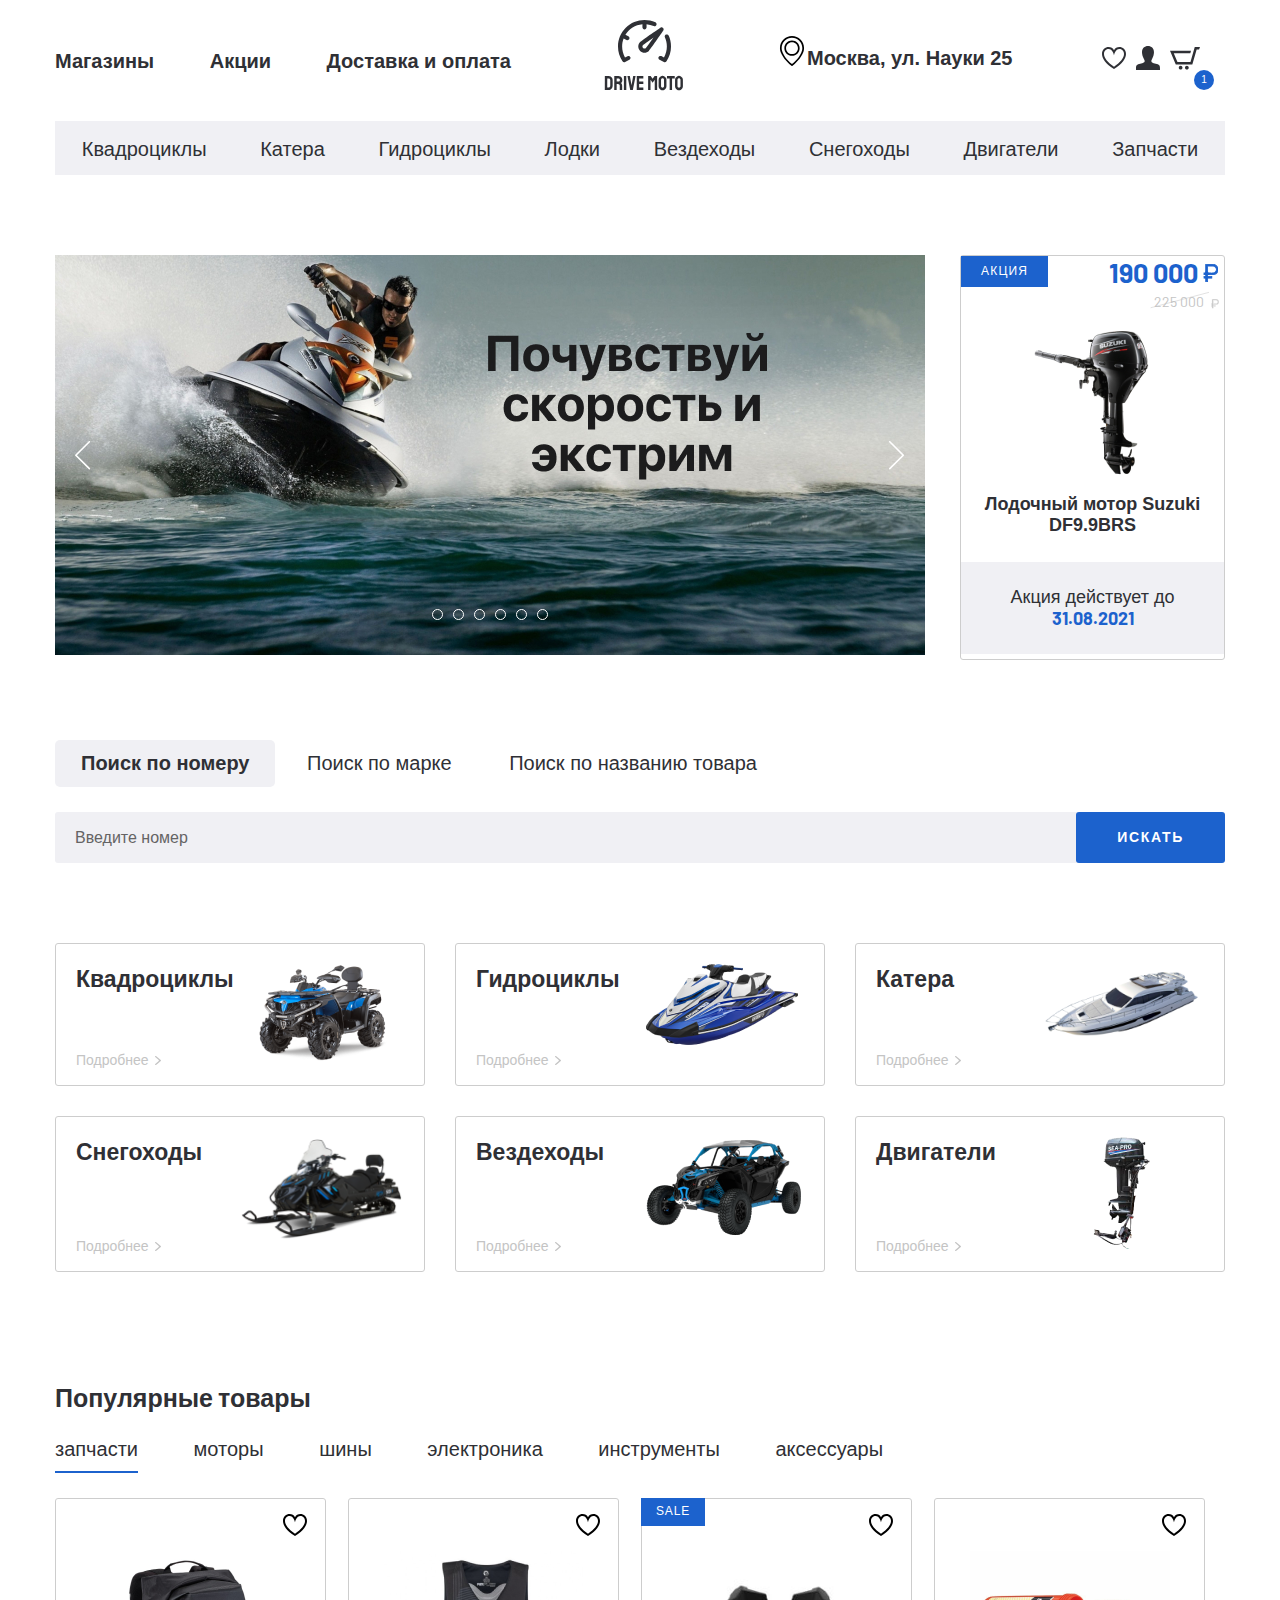
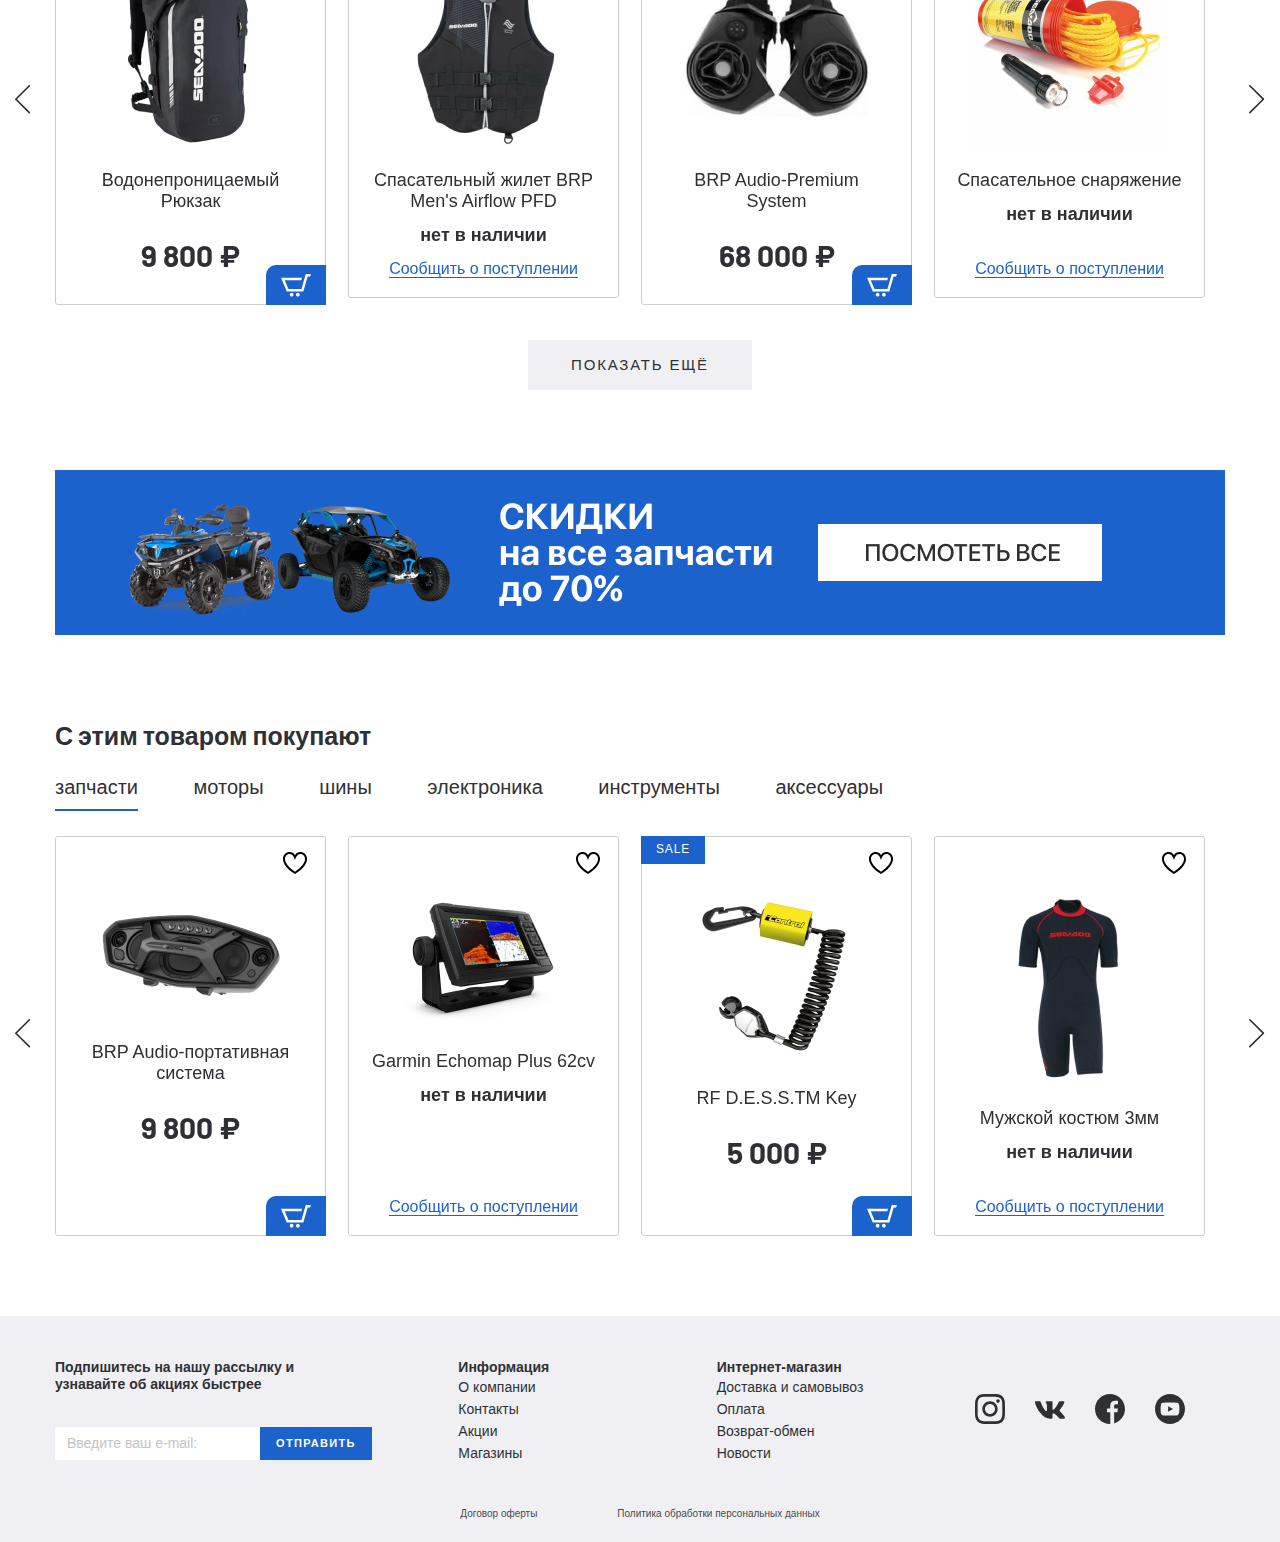
==== commit d0393f0f: "сделал первую часть страницы товара" ====
--- a/index.html
+++ b/index.html
@@ -1902,6 +1902,6 @@
     <a class="tab tab--active" href="#"></a>
   </div>
   <div class="tabs-container">
-    <div class="tabs-content"></div>
+    <div class="tabs-content tabs-content--active"></div>
   </div>
 </div> -->--- a/css/style.css
+++ b/css/style.css
@@ -52,6 +52,7 @@
   min-width: 122px;
   font-family: "SFProDisplay-Bold", sans-serif;
   font-weight: 700;
+  padding: 20px 0;
 }
 
 .header__box {
@@ -398,6 +399,10 @@
 .product-item__wrapper {
   position: relative;
   width: 271px;
+  transition: all 0.3s;
+}
+.product-item__wrapper.product-item__wrapper--list {
+  width: 100%;
 }
 .product-item {
   border: 1px solid #cdcdcd;
@@ -406,10 +411,13 @@
   padding: 52px 20px 31px;
   transition: all 0.3s;
   min-height: 400px;
+  width: 100%;
 }
 .product-item__title {
   font-weight: normal;
   padding: 14px 0 25px;
+  font-size: 18px;
+  line-height: 21px;
 }
 .product-item__favorite {
   position: absolute;
@@ -699,6 +707,10 @@
 .catalog__filter-items button + button {
   margin-left: 8px;
 }
+.catalog__filter-btn {
+  display: flex;
+  align-items: center;
+}
 .catalog__filter-btn button {
   background-color: transparent;
   border: none;
@@ -710,8 +722,27 @@
   margin-left: 10px;
 }
 button.catalog__filter-btngrid {
+  width: 26px;
+  height: 21px;
+  outline: none;
 }
 button.catalog__filter-btnline {
+  width: 25px;
+  height: 19px;
+  outline: none;
+}
+.catalog__filter-button {
+  opacity: 0.3;
+}
+.catalog__filter-button--active {
+  opacity: 1;
+}
+.select-item {
+  border: 1px solid #d7d9df;
+  font-size: 14px;
+  line-height: 17px;
+  margin-right: 34px;
+  padding: 7px 10px 7px 20px;
 }
 .catalog__inner {
   display: flex;
@@ -729,7 +760,7 @@
   margin-bottom: 30px;
 }
 .product-item__img {
-  max-width: 100%;
+  max-width: 94%;
 }
 .pagination {
   width: 100%;
@@ -788,7 +819,6 @@
   padding-left: 26px;
 }
 .filter__item-drop {
-  margin-bottom: 20px;
   position: relative;
   cursor: pointer;
 }
@@ -807,12 +837,432 @@
 }
 .aside-filter__content {
   display: flex;
+  flex-wrap: wrap;
+  margin-top: 10px;
 }
 .aside-filter__content-box {
   width: 50%;
+  margin-bottom: 10px;
 }
 .aside-filter__content-label {
   cursor: pointer;
   line-height: 17px;
   font-size: 14px;
 }
+.jq-checkbox,
+.jq-radio {
+  background: #fff;
+  width: 14px;
+  height: 14px;
+  border: 1px solid #c4c4c4;
+  border-radius: 1px;
+  box-shadow: none;
+  vertical-align: -2px;
+  margin: 0 8px 0 0;
+}
+.jq-checkbox.checked,
+.jq-radio.checked {
+  background: #1c62cd;
+  border: none;
+}
+.jq-checkbox.checked .jq-checkbox__div {
+  width: 8px;
+  height: 6px;
+  margin: 4px 0 0 3px;
+  border-bottom: none;
+  border-left: none;
+  transform: rotate(0);
+  background-image: url("../images/checked.svg");
+}
+.jq-radio.checked .jq-radio__div {
+  width: 0;
+  height: 0;
+  margin: 0;
+  border-radius: 0;
+  background: transparent;
+  box-shadow: none;
+}
+
+.aside-filter__content.aside-filter__content-radio {
+  flex-wrap: nowrap;
+}
+.irs--flat {
+  width: 100%;
+  margin-top: -15px;
+}
+
+.irs--flat .irs-from,
+.irs--flat .irs-to,
+.irs--flat .irs-single {
+  display: none;
+}
+.irs--flat .irs-min,
+.irs--flat .irs-max {
+  font-family: "Barlow", sans-serif;
+  top: 55px;
+  padding: 0;
+  line-height: 17px;
+  text-decoration: underline;
+  font-size: 14px;
+  color: #2f3035;
+  text-shadow: none;
+  background-color: transparent;
+  border-radius: 0;
+  visibility: visible !important;
+  padding-left: 27px;
+}
+.irs-min::before,
+.irs-max::before {
+  position: absolute;
+  font-size: 14px;
+  line-height: 17px;
+  text-decoration: none;
+  color: #c4c4c4;
+  left: 0;
+}
+.irs-min::before {
+  content: "от";
+}
+.irs-max::before {
+  content: "до";
+}
+.irs--flat .irs-line {
+  top: 25px;
+  height: 1px;
+  background-color: #e0e0e0;
+  border-radius: 0;
+}
+.irs--flat .irs-bar {
+  top: 25px;
+  height: 3px;
+  background-color: #1c62cd;
+}
+
+.irs--flat .irs-handle {
+  top: 22px;
+  width: 8px;
+  height: 8px;
+  background-color: #1c62cd;
+  border-radius: 50%;
+}
+.irs--flat .irs-handle > i:first-child,
+.irs--flat .irs-handle.state_hover > i:first-child,
+.irs--flat .irs-handle:hover > i:first-child {
+  background: transparent !important;
+}
+.aside-filter__item-list {
+  margin: 46px 0 40px;
+}
+.filter__item-list {
+  padding-top: 34px;
+  border-bottom: 1px solid #c4c4c4;
+  display: flex;
+  justify-content: space-between;
+}
+.filter__item-listtitle {
+  font-family: "SFProDisplay-Semibold", sans-serif;
+  font-weight: 600;
+  font-size: 16px;
+  line-height: 19px;
+  padding-bottom: 14px;
+  padding-left: 26px;
+}
+.filter__item-listselect {
+  font-family: "Barlow", sans-serif;
+  font-size: 14px;
+  line-height: 17px;
+  color: #48494d;
+}
+.jq-selectbox__select {
+  font-family: "Barlow", sans-serif;
+  font-size: 14px;
+  line-height: 17px;
+  color: #48494d;
+  height: 20px;
+  padding: 0 25px 0 10px;
+  border-radius: 0;
+  background: transparent;
+  box-shadow: none;
+  text-shadow: none;
+  border: none;
+}
+.jq-selectbox__trigger-arrow {
+  position: absolute;
+  top: 14px;
+  right: 12px;
+  width: 0;
+  height: 0;
+  border: none;
+}
+.jq-selectbox__trigger {
+  background-image: url(../images/arr-down.svg);
+  bottom: 5px;
+  top: 6px;
+  right: 9px;
+  width: 12px;
+  height: 8px;
+  transform: rotate(0deg);
+  border-left: none;
+}
+.jq-selectbox__select:hover,
+.jq-selectbox__select:active {
+  background: transparent;
+  box-shadow: none;
+}
+.jq-selectbox.focused .jq-selectbox__select {
+  border: none;
+}
+.jq-selectbox li:hover {
+  background: rgba(107, 126, 172, 0.05);
+  color: rgba(0, 0, 0, 0.6);
+}
+.jq-selectbox li.selected {
+  background: rgba(107, 126, 172, 0.05);
+  color: rgba(0, 0, 0, 0.6);
+}
+.jq-selectbox li {
+  color: rgba(0, 0, 0, 0.6);
+}
+.jq-selectbox__dropdown {
+  border-radius: 0;
+  padding-top: 15px;
+}
+.filter-more {
+  width: 100%;
+}
+.filter-more__btn {
+  font-size: 14px;
+  line-height: 17px;
+  color: #1c62cd;
+  border: none;
+  border-bottom: 1px solid #1c62cd;
+  background-color: transparent;
+  padding: 0;
+  outline: none;
+  cursor: pointer;
+}
+.filter-search {
+  width: 100%;
+  border: 1px solid #e0e0e0;
+  height: 30px;
+  outline: none;
+  padding: 0 20px;
+  font-size: 12px;
+  line-height: 14px;
+  margin-top: 10px;
+  margin-bottom: 20px;
+}
+.filter-search::placeholder {
+  color: #bdbec2;
+}
+.btn-checked .aside-filter__content {
+  flex-wrap: nowrap;
+  justify-content: space-between;
+}
+.btn-checked .aside-filter__content-box {
+  width: auto;
+}
+.btn-checked .aside-filter__content-label {
+  position: relative;
+  height: 25px;
+  width: 63px;
+  font-weight: bold;
+  font-size: 12px;
+  line-height: 14px;
+  letter-spacing: 0.07em;
+  color: #c4c4c4;
+}
+.btn-checked .jq-checkbox {
+  height: 25px;
+  width: 63px;
+  background: #f0f0f4;
+  border: none;
+}
+.btn-checked .jq-checkbox.checked {
+  background: #1c62cd;
+  color: #fff;
+}
+.btn-checked .jq-checkbox.checked ~ .btn-checked__text {
+  color: #fff;
+}
+.btn-checked .jq-checkbox.checked .jq-checkbox__div {
+  display: none;
+}
+.btn-checked__text {
+  position: absolute;
+  top: -7px;
+  left: 50%;
+  transform: translateX(-57%);
+  z-index: 5;
+}
+.filter-btn__send {
+  background: #f0f0f4;
+  padding: 16px 85px;
+  text-transform: uppercase;
+  font-size: 15px;
+  line-height: 18px;
+  letter-spacing: 0.12em;
+  outline: none;
+  border: none;
+  color: #bdbec2;
+  cursor: pointer;
+  margin-bottom: 15px;
+}
+.filter-btn__send--active {
+  background-color: #1c62cd;
+  color: #fff;
+}
+.aside-filter__item-btn {
+  text-align: center;
+}
+.filter__extra {
+  font-size: 13px;
+  line-height: 16px;
+  position: relative;
+  padding-right: 29px;
+  display: inline-block;
+  cursor: pointer;
+  margin-bottom: 15px;
+}
+.filter__extra::after {
+  content: "";
+  position: absolute;
+  right: 0;
+  background-image: url("../images/arr-down.svg");
+  width: 12px;
+  height: 8px;
+  top: 4px;
+}
+.filter__extra-content {
+  display: none;
+}
+.filter__extra.filter__item-drop--active::after {
+  transform: rotate(180deg);
+}
+.filter-btn__reset {
+  background-color: transparent;
+  padding: 0;
+  border: none;
+  outline: none;
+  font-size: 13px;
+  line-height: 16px;
+  color: #c4c4c4;
+  border-bottom: 1px solid #c4c4c4;
+  cursor: pointer;
+}
+.product-card {
+  margin-bottom: 80px;
+}
+.product-card__inner {
+  display: flex;
+  justify-content: space-between;
+}
+.product-card__img-box {
+  width: 500px;
+  padding-top: 64px;
+  text-align: center;
+  font-family: "Barlow", sans-serif;
+  position: relative;
+}
+.product-card__img-box::before {
+  font-size: 15px;
+  line-height: 18px;
+  letter-spacing: 0.12em;
+  padding: 13px 25px;
+  border-radius: 3px;
+}
+
+.product-card__price-old {
+  line-height: 44px;
+  opacity: 0.6;
+  font-size: 30px;
+  display: inline-block;
+  background-image: url("../images/old-line.svg");
+  background-repeat: no-repeat;
+  background-size: cover;
+}
+.product-card__price-new {
+  font-weight: bold;
+  font-size: 40px;
+  line-height: 48px;
+  margin-bottom: 17px;
+}
+.product-card__link {
+  border-bottom: 1px solid #1c62cd;
+  font-size: 15px;
+  line-height: 18px;
+  color: #1c62cd;
+}
+.product-card__content {
+  width: 570px;
+}
+.product-card__title {
+  font-family: "SFProDisplay-Bold", sans-serif;
+  font-weight: bold;
+  font-size: 30px;
+  line-height: 36px;
+  margin-bottom: 10px;
+}
+.product-card__code {
+  margin-bottom: 22px;
+  font-size: 15px;
+  line-height: 18px;
+  opacity: 0.6;
+}
+.product-card__buttons {
+  margin-bottom: 50px;
+}
+.product-card__tab {
+  font-size: 20px;
+  line-height: 24px;
+  opacity: 0.6;
+  padding-bottom: 5px;
+  padding-right: 17px;
+  margin-bottom: 5px;
+}
+.product-card__tab + .product-card__tab {
+  padding-left: 17px;
+}
+.product-card__tab.tab--active {
+  font-family: "SFProDisplay-Bold", sans-serif;
+  font-weight: bold;
+  opacity: 1;
+  border-bottom: 2px solid #1c62cd;
+}
+.product-card__item {
+  padding: 15px 0 6px;
+  border-bottom: 1px solid rgba(47, 48, 53, 0.1);
+  display: flex;
+  justify-content: space-between;
+}
+.product-card__item-left {
+  padding-right: 15px;
+}
+.product-card__item-right {
+  width: 125px;
+}
+.product-card__list {
+  margin-bottom: 20px;
+}
+.product-card__more {
+  font-size: 14px;
+  line-height: 17px;
+  color: #1c62cd;
+  border-bottom: 1px solid #1c62cd;
+  margin-bottom: 45px;
+}
+.product-card__btn button {
+  font-size: 14px;
+  line-height: 17px;
+  letter-spacing: 0.12em;
+  text-transform: uppercase;
+  color: #ffffff;
+  background: #1c62cd;
+  border-radius: 3px;
+  padding: 16px 56px;
+  border: none;
+  cursor: pointer;
+}
+.product-card__buttons a + a {
+  margin-left: 30px;
+}
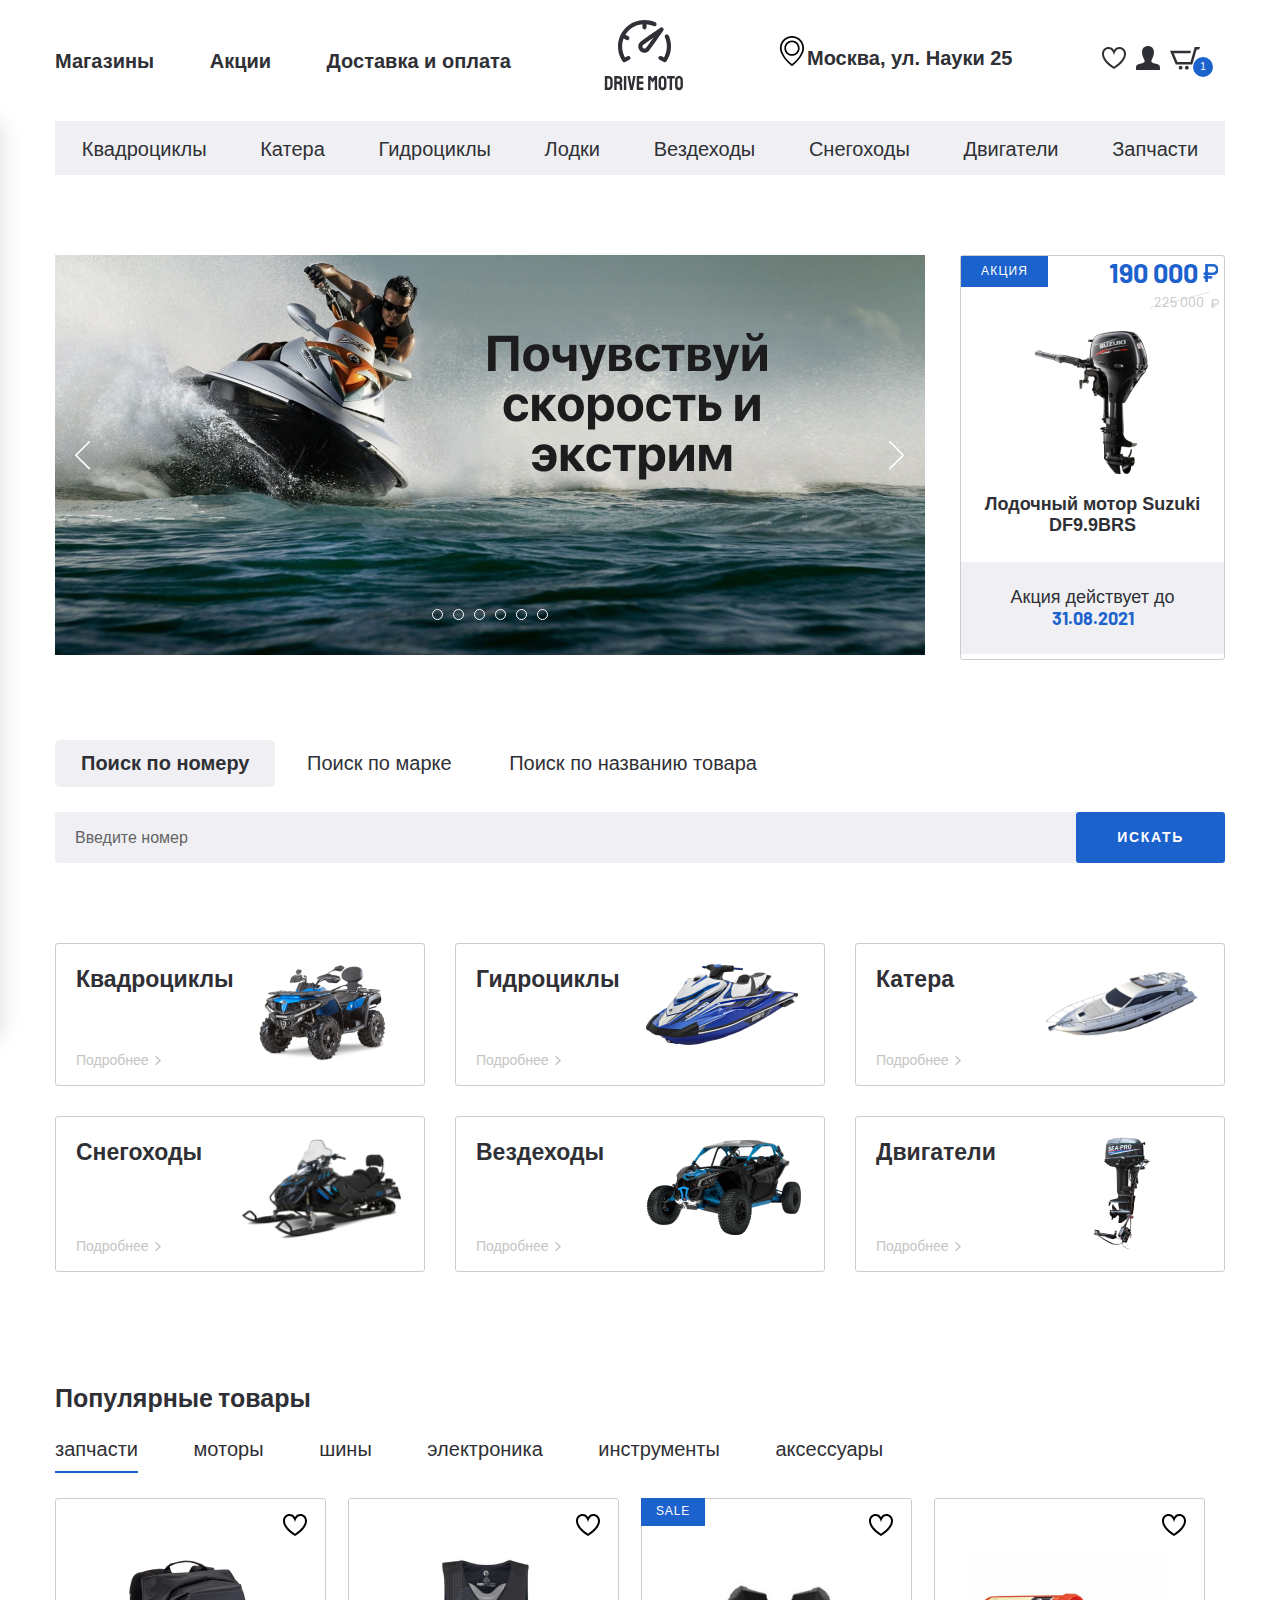
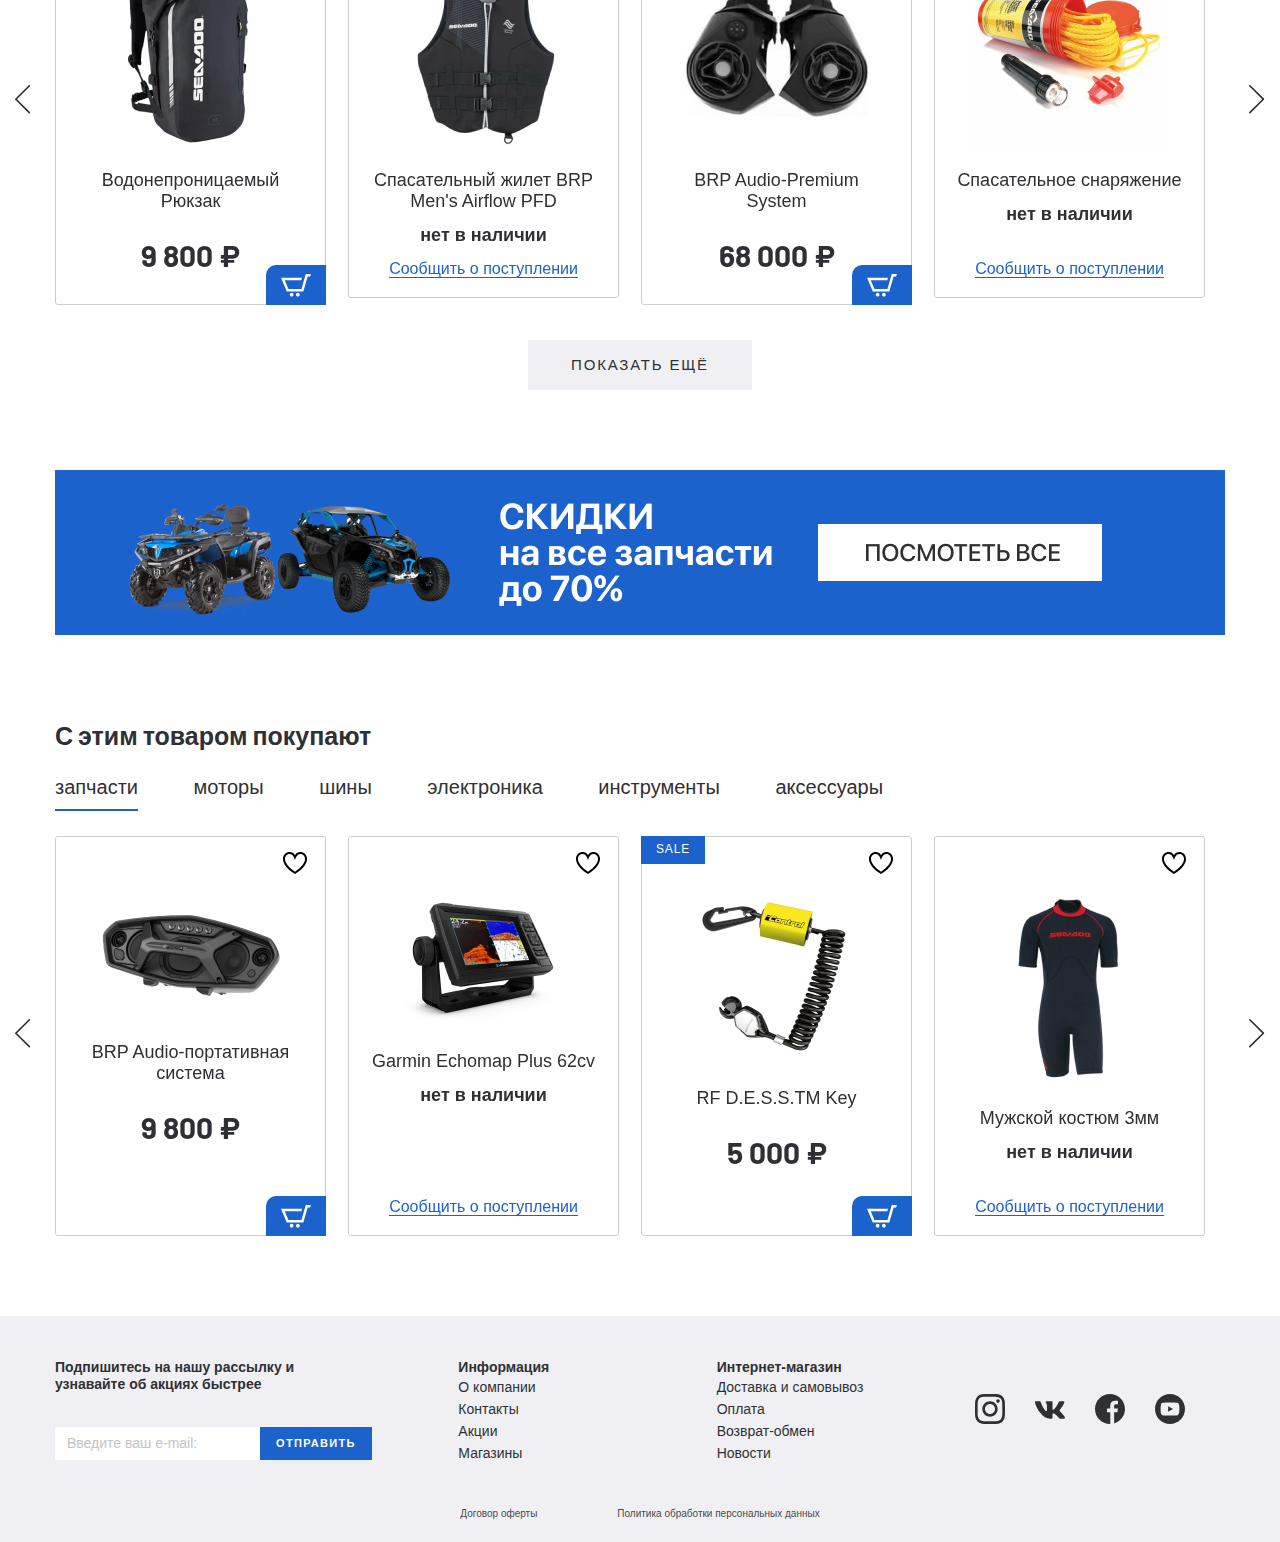
==== commit 3a4b6f0f: "адаптив шапки, меню и баннера" ====
--- a/index.html
+++ b/index.html
@@ -16,6 +16,7 @@
   <link rel="stylesheet" href="css/jquery.formstyler.theme.css">
   <link rel="stylesheet" href="css/jquery.rateyo.min.css">
   <link rel="stylesheet" href="css/style.css">
+  <link rel="stylesheet" href="css/media.css">
 </head>
 
 <body>
@@ -24,6 +25,11 @@
       <div class="container">
         <div class="header__top-inner">
           <nav class="menu">
+            <button class="menu__btn">
+              <div class="menu__btn-line"></div>
+              <div class="menu__btn-line"></div>
+              <div class="menu__btn-line"></div>
+            </button>
             <ul class="menu__list">
               <li class="menu__item"><a href="#" class="menu__link">Магазины</a></li>
               <li class="menu__item"><a class="menu__link" href="#">Акции</a></li>
@@ -52,6 +58,98 @@
         </div>
       </div>
     </div>
+    <ul class="menu-mobile__list">
+      <li class="menu-mobile__item">
+        <a class="menu-mobile__link" href="#">
+          <img class="menu-mobile__img" src="images/user-icon.svg" alt="login">
+          <p>Войти</p>
+        </a>
+      </li>
+      <li class="menu-mobile__item">
+        <a class="menu-mobile__link" href="#">
+          <img class="menu-mobile__img" src="images/user-icon.svg" alt="reg">
+          <p>Регистрация</p>
+        </a>
+      </li>
+      <li class="menu-mobile__item">
+        <a class="menu-mobile__link" href="#">
+          <img class="menu-mobile__img" src="images/favorite.svg" alt="fav">
+          <p>Избранное</p>
+        </a>
+      </li>
+      <li class="menu-mobile__item">
+        <a class="menu-mobile__link" href="#">
+          <img class="menu-mobile__img" src="images/bascket-icon.svg" alt="card">
+          <p>Корзина</p>
+        </a>
+      </li>
+      <li class="menu-mobile__item">
+        <a class="menu-mobile__link" href="#">
+          <img class="menu-mobile__img" src="images/house-icon.svg" alt="shops">
+          <p>Магазины</p>
+        </a>
+      </li>
+      <li class="menu-mobile__item">
+        <a class="menu-mobile__link" href="#">
+          <img class="menu-mobile__img" src="images/percent-icon.svg" alt="actions">
+          <p>Акции</p>
+        </a>
+      </li>
+      <li class="menu-mobile__item">
+        <a class="menu-mobile__link" href="#">
+          <img class="menu-mobile__img" src="images/delivery-icon.svg" alt="delivery">
+          <p>Доставка и оплата</p>
+        </a>
+      </li>
+      <li class="menu-mobile__item">
+        <a class="menu-mobile__link" href="#">
+          <p>Квадроциклы</p>
+        </a>
+      </li>
+      <li class="menu-mobile__item">
+        <a class="menu-mobile__link" href="#">
+          <p>Катера</p>
+        </a>
+      </li>
+      <li class="menu-mobile__item">
+        <a class="menu-mobile__link" href="#">
+          <p>Гидроциклы</p>
+        </a>
+      </li>
+      <li class="menu-mobile__item">
+        <a class="menu-mobile__link" href="#">
+          <p>Лодки</p>
+        </a>
+      </li>
+      <li class="menu-mobile__item">
+        <a class="menu-mobile__link" href="#">
+          <p>Вездеходы</p>
+        </a>
+      </li>
+      <li class="menu-mobile__item">
+        <a class="menu-mobile__link" href="#">
+          <p>Снегоходы</p>
+        </a>
+      </li>
+      <li class="menu-mobile__item">
+        <a class="menu-mobile__link" href="#">
+          <p>Двигатели</p>
+        </a>
+      </li>
+      <li class="menu-mobile__item">
+        <a class="menu-mobile__link" href="#">
+          <p>Запчасти</p>
+        </a>
+      </li>
+    </ul>
+    <div class="menu__mobile-linewrapper">
+      <ul class="menu__mobile-line">
+        <li class="menu__item"><a href="#" class="menu__link">Магазины</a></li>
+        <li class="menu__item"><a class="menu__link" href="#">Акции</a></li>
+        <li class="menu__item"><a class="menu__link" href="#">Доставка и оплата</a></li>
+      </ul>
+    </div>
+
     <div class="header__bottom">
       <div class="container">
         <div class="header__bottom-inner">
@@ -1894,14 +1992,4 @@
   <script src="js/main.js"></script>
 </body>
 
-</html>
-
-
-<!-- <div class="tabs-wrapper">
-  <div class="tabs">
-    <a class="tab tab--active" href="#"></a>
-  </div>
-  <div class="tabs-container">
-    <div class="tabs-content tabs-content--active"></div>
-  </div>
-</div> -->+</html>--- a/css/style.css
+++ b/css/style.css
@@ -34,6 +34,8 @@
   font-size: 20px;
   line-height: 24px;
   font-weight: 400;
+  overflow-x: hidden;
+  min-width: 320px;
 }
 .container {
   max-width: 1200px;
@@ -57,6 +59,10 @@
 
 .header__box {
   display: flex;
+}
+
+.menu__btn {
+  display: none;
 }
 
 .header__adress {
@@ -86,7 +92,35 @@
 .menu__item + .menu__item {
   padding-left: 50px;
 }
-
+.menu-mobile__list {
+  width: 243px;
+  box-shadow: 0px 0px 20px rgba(0, 0, 0, 0.15);
+  transform: translateX(-100%);
+  transition: all 0.3s;
+  position: absolute;
+  z-index: 10;
+  background-color: #fff;
+}
+.menu__mobile-linewrapper {
+  display: none;
+}
+.menu-mobile__list--active {
+  transform: translateX(0);
+}
+.menu-mobile__item {
+  position: relative;
+  border-bottom: 1px solid rgba(0, 0, 0, 0.1);
+}
+.menu-mobile__link {
+  display: block;
+  padding-left: 53px;
+  padding-top: 36px;
+}
+.menu-mobile__img {
+  position: absolute;
+  left: 11px;
+  bottom: 0;
+}
 .user-list {
   margin-right: 15px;
   display: flex;
@@ -111,8 +145,8 @@
   background-color: #1c62cd;
   border-radius: 50%;
   text-align: center;
-  bottom: -15px;
-  right: -14px;
+  bottom: -2px;
+  right: -13px;
 }
 
 .menu-categories {
@@ -1266,3 +1300,96 @@
 .product-card__buttons a + a {
   margin-left: 30px;
 }
+.card__tabs {
+  margin-bottom: 100px;
+}
+.card__tab-box {
+  background: #f0f0f4;
+  display: flex;
+  justify-content: space-around;
+  align-items: center;
+  padding: 22px 0;
+  margin-bottom: 50px;
+}
+.card__tab {
+  font-size: 20px;
+  line-height: 24px;
+  opacity: 0.6;
+}
+.card__tab.tab--active {
+  font-size: 20px;
+  line-height: 24px;
+  opacity: 1;
+  border-bottom: 2px solid #1c62cd;
+}
+.card__top-line {
+  margin-bottom: 10px;
+}
+.card__label-search {
+  font-size: 17px;
+  line-height: 20px;
+  color: rgba(47, 48, 53, 0.7);
+}
+.card__input-search {
+  background: #f0f0f4;
+  border-radius: 3px;
+  margin-left: 17px;
+  padding: 9px 37px 9px 17px;
+  border: none;
+  outline: none;
+  margin-right: 100px;
+}
+.card__label-pickup {
+  margin-left: 54px;
+  font-size: 17px;
+  line-height: 20px;
+  color: rgba(47, 48, 53, 0.7);
+}
+.card__list-item {
+  padding: 20px 0;
+  border-bottom: 1px solid rgba(47, 48, 53, 0.1);
+  display: flex;
+  font-size: 16px;
+  line-height: 22px;
+  color: rgba(47, 48, 53, 0.7);
+}
+.card__list-itemtitle {
+  color: rgb(47, 48, 53);
+  font-size: 20px;
+  line-height: 24px;
+}
+.card__list-address {
+  width: 220px;
+  margin-right: 80px;
+}
+.card__list-workhours {
+  width: 157px;
+  margin-right: 96px;
+}
+.workhours {
+  display: flex;
+  justify-content: space-between;
+}
+.card__list-avialable {
+  width: 140px;
+  margin-right: 60px;
+}
+.card__list-num {
+  width: 104px;
+}
+.card__list-btn {
+  margin-left: auto;
+}
+.card__list-btn button {
+  font-size: 13px;
+  line-height: 16px;
+  letter-spacing: 0.12em;
+  color: #ffffff;
+  background-color: #1c62cd;
+  border: none;
+  outline: none;
+  padding: 9px 40px;
+  text-transform: uppercase;
+  border-radius: 3px;
+  cursor: pointer;
+}
--- a/css/media.css
+++ b/css/media.css
@@ -0,0 +1,89 @@
+@media (max-width: 1200px) {
+  .banner-section__slider-img {
+    min-height: 380px;
+    max-width: 600px;
+  }
+  .banner-section__inner {
+    justify-content: space-around;
+  }
+  .banner-section__slider {
+    max-width: 600px;
+  }
+}
+
+@media (max-width: 1100px) {
+  .menu__item + .menu__item {
+    padding-left: 20px;
+  }
+  .header__adress {
+    margin-right: 20px;
+  }
+}
+@media (max-width: 968px) {
+  .header__bottom {
+    display: none;
+  }
+  .menu__list {
+    display: none;
+  }
+  .menu__btn {
+    display: block;
+    background-color: transparent;
+    cursor: pointer;
+    border: none;
+    outline: none;
+    padding: 0;
+  }
+  .menu__btn-line {
+    background: #2f3035;
+    border-radius: 3px;
+    height: 3px;
+    width: 34px;
+    margin: 8px 0;
+  }
+  .menu__mobile-linewrapper {
+    display: block;
+    font-family: "SFProDisplay-Bold", sans-serif;
+    font-weight: bold;
+    font-size: 20px;
+    line-height: 24px;
+    background-color: #f0f0f4;
+    overflow-x: scroll;
+  }
+  .menu__mobile-line {
+    padding: 14px 0 14px 15px;
+    width: 450px;
+  }
+  .banner-section__inner {
+    margin-top: 25px;
+    flex-wrap: wrap;
+    justify-content: center;
+  }
+  .banner-section__slider-item {
+    text-align: center;
+  }
+  .banner-section__slider {
+    max-width: 100%;
+  }
+  .banner-section__slider-img {
+    max-width: 100%;
+    margin-bottom: 25px;
+  }
+}
+
+@media (max-width: 640px) {
+  .header__adress {
+    display: none;
+  }
+  .banner-section__slider-img {
+    min-height: 200px;
+  }
+  .banner-section .container {
+    padding: 0;
+  }
+}
+@media (max-width: 440px) {
+  .banner-section__slider-img {
+    min-height: 164px;
+  }
+}
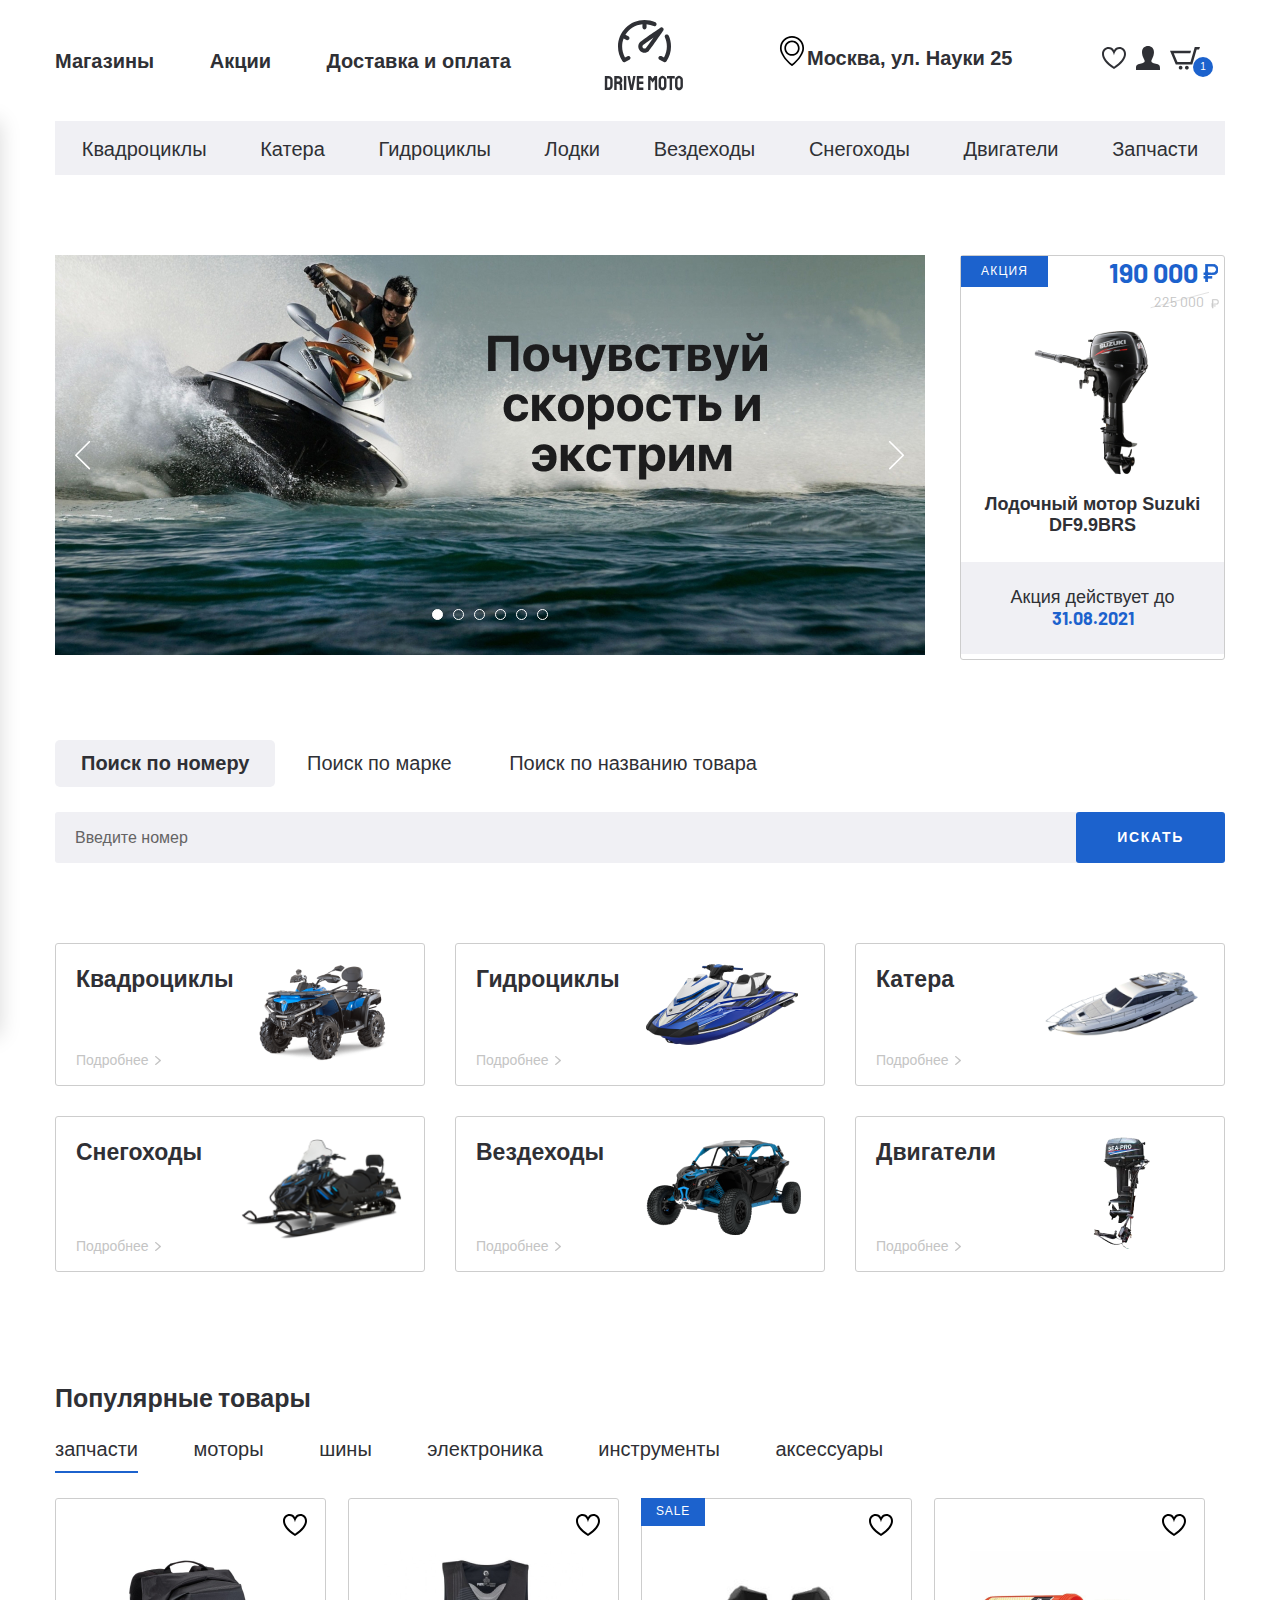
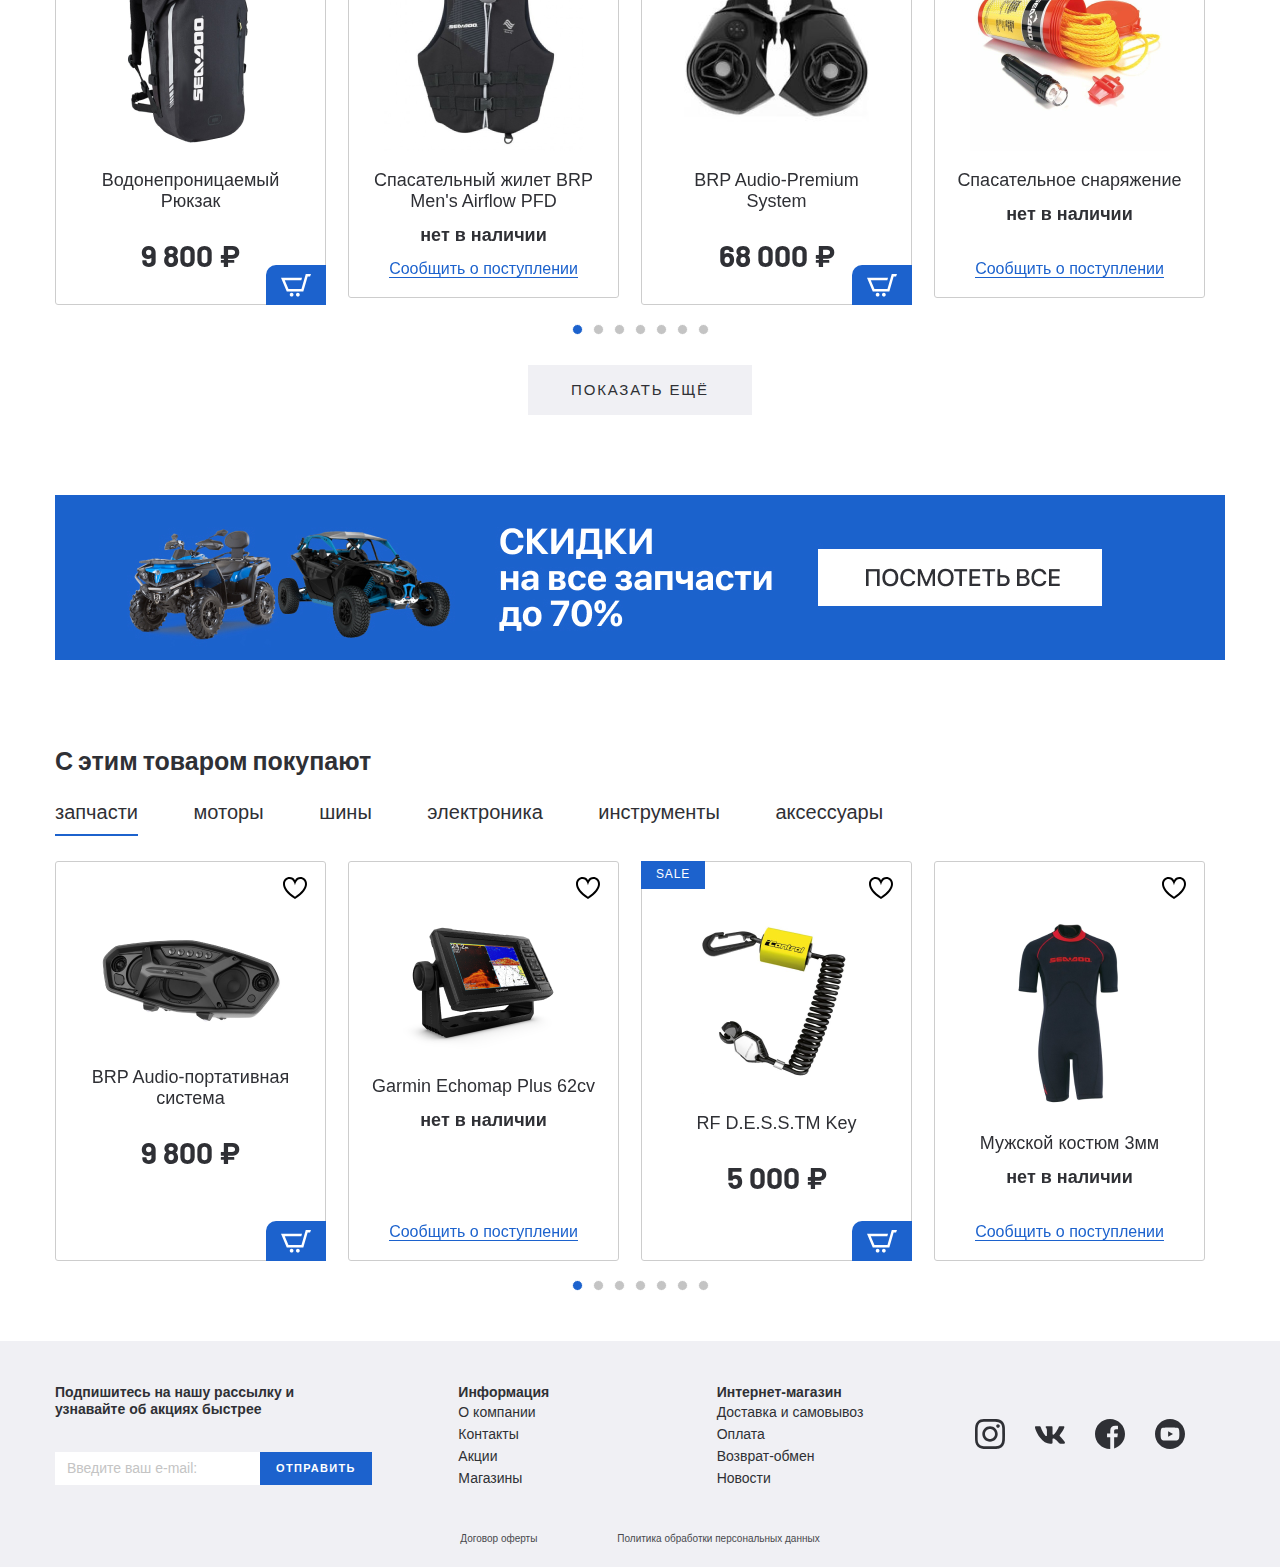
==== commit ab081caa: "адаптив баннера и слайдеров" ====
--- a/index.html
+++ b/index.html
@@ -215,10 +215,12 @@
   <div class="search page-section">
     <div class="container">
       <div class="search__inner">
-        <div class="search__tabs">
-          <a class="tab search__tabs-item tab--active" href="#tab-1">Поиск по номеру</a>
-          <a class="tab search__tabs-item" href="#tab-2">Поиск по марке</a>
-          <a class="tab search__tabs-item" href="#tab-3">Поиск по названию товара</a>
+        <div class="search__tabs tabs-wrapper">
+          <div class="mobile-overflow">
+            <a class="tab search__tabs-item tab--active" href="#tab-1">Поиск по номеру</a>
+            <a class="tab search__tabs-item" href="#tab-2">Поиск по марке</a>
+            <a class="tab search__tabs-item" href="#tab-3">Поиск по названию товара</a>
+          </div>
         </div>
         <div class="search__content">
           <div id="tab-1" class="tabs-content search__content-item tabs-content--active">
@@ -334,7 +336,7 @@
       <div class="products__inner">
         <h3 class="product__title">Популярные товары</h3>
         <div class="tabs-wrapper">
-          <div class="tabs products__tabs">
+          <div class="tabs products__tabs mobile-overflow">
             <a class="tab tab--active products__tab" href="#product-tab-1">запчасти</a>
             <a class="tab products__tab" href="#product-tab-2">моторы</a>
             <a class="tab products__tab" href="#product-tab-3">шины</a>
@@ -342,789 +344,790 @@
             <a class="tab products__tab" href="#product-tab-5">инструменты</a>
             <a class="tab products__tab" href="#product-tab-6">аксессуары</a>
           </div>
-          <div class="tabs-container products__container">
-            <div id="product-tab-1" class="tabs-content products__content tabs tabs-content--active">
-              <div class="product-slider">
-                <div class="product-slider__item">
-                  <div class="product-item__wrapper">
-                    <button class="product-item__favorite">
-                    </button>
-                    <button class="product-item__bascket">
-                      <img src="images/bascket-icon-white.svg" alt="bascket">
-                    </button>
-                    <a class="product-item__notify-link" href="#"> <span>Сообщить о поступлении</span> </a>
-                    <a class="product-item" href="#">
-                      <p class="product-item__hover-text">посмотреть товар</p>
-                      <img class="product-item__img" src="images/content/prod-1.png" alt="prod">
-                      <h4 class="product-item__title">Водонепроницаемый
-                        Рюкзак</h4>
-                      <p class="price product-item__price">9 800 ₽</p>
-                      <p class="product-item__notify-text">нет в наличии</p>
-                    </a>
-                  </div>
-                </div>
-                <div class="product-slider__item">
-                  <div class="product-item__wrapper product-item__not-available">
-                    <button class="product-item__favorite">
-                    </button>
-                    <button class="product-item__bascket">
-                      <img src="images/bascket-icon-white.svg" alt="bascket">
-                    </button>
-                    <a class="product-item__notify-link" href="#"> <span>Сообщить о поступлении</span> </a>
-                    <a class="product-item" href="#">
-                      <p class="product-item__hover-text">посмотреть товар</p>
-                      <img class="product-item__img" src="images/content/prod-2.png" alt="prod">
-                      <h4 class="product-item__title">Спасательный жилет BRP Men's Airflow PFD
-                      </h4>
-                      <p class="price product-item__price">6 900 ₽</p>
-                      <p class="product-item__notify-text">нет в наличии</p>
-                    </a>
-                  </div>
-                </div>
-                <div class="product-slider__item">
-                  <div class="product-item__wrapper">
-                    <button class="product-item__favorite">
-                    </button>
-                    <button class="product-item__bascket">
-                      <img src="images/bascket-icon-white.svg" alt="bascket">
-                    </button>
-                    <a class="product-item__notify-link" href="#"> <span>Сообщить о поступлении</span> </a>
-                    <a class="product-item product-item--sale" href="#">
-                      <p class="product-item__hover-text">посмотреть товар</p>
-                      <img class="product-item__img" src="images/content/prod-3.png" alt="prod">
-                      <h4 class="product-item__title">
-                        BRP Audio-Premium System</h4>
-                      <p class="price product-item__price">68 000 ₽</p>
-                      <p class="product-item__notify-text">нет в наличии</p>
-                    </a>
-                  </div>
-                </div>
-                <div class="product-slider__item">
-                  <div class="product-item__wrapper product-item__not-available">
-                    <button class="product-item__favorite">
-                    </button>
-                    <button class="product-item__bascket">
-                      <img src="images/bascket-icon-white.svg" alt="bascket">
-                    </button>
-                    <a class="product-item__notify-link" href="#"> <span>Сообщить о поступлении</span> </a>
-                    <a class="product-item" href="#">
-                      <p class="product-item__hover-text">посмотреть товар</p>
-                      <img class="product-item__img" src="images/content/prod-4.png" alt="prod">
-                      <h4 class="product-item__title">Спасательное
-                        снаряжение</h4>
-                      <p class="price product-item__price">9 800 ₽</p>
-                      <p class="product-item__notify-text">нет в наличии</p>
-                    </a>
-                  </div>
-                </div>
-                <div class="product-slider__item">
-                  <div class="product-item__wrapper">
-                    <button class="product-item__favorite">
-                    </button>
-                    <button class="product-item__bascket">
-                      <img src="images/bascket-icon-white.svg" alt="bascket">
-                    </button>
-                    <a class="product-item__notify-link" href="#"> <span>Сообщить о поступлении</span> </a>
-                    <a class="product-item" href="#">
-                      <p class="product-item__hover-text">посмотреть товар</p>
-                      <img class="product-item__img" src="images/content/prod-1.png" alt="prod">
-                      <h4 class="product-item__title">Водонепроницаемый
-                        Рюкзак</h4>
-                      <p class="price product-item__price">9 800 ₽</p>
-                      <p class="product-item__notify-text">нет в наличии</p>
-                    </a>
-                  </div>
-                </div>
-                <div class="product-slider__item">
-                  <div class="product-item__wrapper">
-                    <button class="product-item__favorite">
-                    </button>
-                    <button class="product-item__bascket">
-                      <img src="images/bascket-icon-white.svg" alt="bascket">
-                    </button>
-                    <a class="product-item__notify-link" href="#"> <span>Сообщить о поступлении</span> </a>
-                    <a class="product-item" href="#">
-                      <p class="product-item__hover-text">посмотреть товар</p>
-                      <img class="product-item__img" src="images/content/prod-2.png" alt="prod">
-                      <h4 class="product-item__title">Спасательный жилет BRP Men's Airflow PFD
-                      </h4>
-                      <p class="price product-item__price">6 900 ₽</p>
-                      <p class="product-item__notify-text">нет в наличии</p>
-                    </a>
-                  </div>
-                </div>
-                <div class="product-slider__item">
-                  <div class="product-item__wrapper">
-                    <button class="product-item__favorite">
-                    </button>
-                    <button class="product-item__bascket">
-                      <img src="images/bascket-icon-white.svg" alt="bascket">
-                    </button>
-                    <a class="product-item__notify-link" href="#"> <span>Сообщить о поступлении</span> </a>
-                    <a class="product-item" href="#">
-                      <p class="product-item__hover-text">посмотреть товар</p>
-                      <img class="product-item__img" src="images/content/prod-3.png" alt="prod">
-                      <h4 class="product-item__title">
-                        BRP Audio-Premium System</h4>
-                      <p class="price product-item__price">68 000 ₽</p>
-                      <p class="product-item__notify-text">нет в наличии</p>
-                    </a>
-                  </div>
+        </div>
+        <div class="tabs-container products__container">
+          <div id="product-tab-1" class="tabs-content products__content tabs tabs-content--active">
+            <div class="product-slider">
+              <div class="product-slider__item">
+                <div class="product-item__wrapper">
+                  <button class="product-item__favorite">
+                  </button>
+                  <button class="product-item__bascket">
+                    <img src="images/bascket-icon-white.svg" alt="bascket">
+                  </button>
+                  <a class="product-item__notify-link" href="#"> <span>Сообщить о поступлении</span> </a>
+                  <a class="product-item" href="#">
+                    <p class="product-item__hover-text">посмотреть товар</p>
+                    <img class="product-item__img" src="images/content/prod-1.png" alt="prod">
+                    <h4 class="product-item__title">Водонепроницаемый
+                      Рюкзак</h4>
+                    <p class="price product-item__price">9 800 ₽</p>
+                    <p class="product-item__notify-text">нет в наличии</p>
+                  </a>
+                </div>
+              </div>
+              <div class="product-slider__item">
+                <div class="product-item__wrapper product-item__not-available">
+                  <button class="product-item__favorite">
+                  </button>
+                  <button class="product-item__bascket">
+                    <img src="images/bascket-icon-white.svg" alt="bascket">
+                  </button>
+                  <a class="product-item__notify-link" href="#"> <span>Сообщить о поступлении</span> </a>
+                  <a class="product-item" href="#">
+                    <p class="product-item__hover-text">посмотреть товар</p>
+                    <img class="product-item__img" src="images/content/prod-2.png" alt="prod">
+                    <h4 class="product-item__title">Спасательный жилет BRP Men's Airflow PFD
+                    </h4>
+                    <p class="price product-item__price">6 900 ₽</p>
+                    <p class="product-item__notify-text">нет в наличии</p>
+                  </a>
+                </div>
+              </div>
+              <div class="product-slider__item">
+                <div class="product-item__wrapper">
+                  <button class="product-item__favorite">
+                  </button>
+                  <button class="product-item__bascket">
+                    <img src="images/bascket-icon-white.svg" alt="bascket">
+                  </button>
+                  <a class="product-item__notify-link" href="#"> <span>Сообщить о поступлении</span> </a>
+                  <a class="product-item product-item--sale" href="#">
+                    <p class="product-item__hover-text">посмотреть товар</p>
+                    <img class="product-item__img" src="images/content/prod-3.png" alt="prod">
+                    <h4 class="product-item__title">
+                      BRP Audio-Premium System</h4>
+                    <p class="price product-item__price">68 000 ₽</p>
+                    <p class="product-item__notify-text">нет в наличии</p>
+                  </a>
+                </div>
+              </div>
+              <div class="product-slider__item">
+                <div class="product-item__wrapper product-item__not-available">
+                  <button class="product-item__favorite">
+                  </button>
+                  <button class="product-item__bascket">
+                    <img src="images/bascket-icon-white.svg" alt="bascket">
+                  </button>
+                  <a class="product-item__notify-link" href="#"> <span>Сообщить о поступлении</span> </a>
+                  <a class="product-item" href="#">
+                    <p class="product-item__hover-text">посмотреть товар</p>
+                    <img class="product-item__img" src="images/content/prod-4.png" alt="prod">
+                    <h4 class="product-item__title">Спасательное
+                      снаряжение</h4>
+                    <p class="price product-item__price">9 800 ₽</p>
+                    <p class="product-item__notify-text">нет в наличии</p>
+                  </a>
+                </div>
+              </div>
+              <div class="product-slider__item">
+                <div class="product-item__wrapper">
+                  <button class="product-item__favorite">
+                  </button>
+                  <button class="product-item__bascket">
+                    <img src="images/bascket-icon-white.svg" alt="bascket">
+                  </button>
+                  <a class="product-item__notify-link" href="#"> <span>Сообщить о поступлении</span> </a>
+                  <a class="product-item" href="#">
+                    <p class="product-item__hover-text">посмотреть товар</p>
+                    <img class="product-item__img" src="images/content/prod-1.png" alt="prod">
+                    <h4 class="product-item__title">Водонепроницаемый
+                      Рюкзак</h4>
+                    <p class="price product-item__price">9 800 ₽</p>
+                    <p class="product-item__notify-text">нет в наличии</p>
+                  </a>
+                </div>
+              </div>
+              <div class="product-slider__item">
+                <div class="product-item__wrapper">
+                  <button class="product-item__favorite">
+                  </button>
+                  <button class="product-item__bascket">
+                    <img src="images/bascket-icon-white.svg" alt="bascket">
+                  </button>
+                  <a class="product-item__notify-link" href="#"> <span>Сообщить о поступлении</span> </a>
+                  <a class="product-item" href="#">
+                    <p class="product-item__hover-text">посмотреть товар</p>
+                    <img class="product-item__img" src="images/content/prod-2.png" alt="prod">
+                    <h4 class="product-item__title">Спасательный жилет BRP Men's Airflow PFD
+                    </h4>
+                    <p class="price product-item__price">6 900 ₽</p>
+                    <p class="product-item__notify-text">нет в наличии</p>
+                  </a>
+                </div>
+              </div>
+              <div class="product-slider__item">
+                <div class="product-item__wrapper">
+                  <button class="product-item__favorite">
+                  </button>
+                  <button class="product-item__bascket">
+                    <img src="images/bascket-icon-white.svg" alt="bascket">
+                  </button>
+                  <a class="product-item__notify-link" href="#"> <span>Сообщить о поступлении</span> </a>
+                  <a class="product-item" href="#">
+                    <p class="product-item__hover-text">посмотреть товар</p>
+                    <img class="product-item__img" src="images/content/prod-3.png" alt="prod">
+                    <h4 class="product-item__title">
+                      BRP Audio-Premium System</h4>
+                    <p class="price product-item__price">68 000 ₽</p>
+                    <p class="product-item__notify-text">нет в наличии</p>
+                  </a>
                 </div>
               </div>
             </div>
-            <div id="product-tab-2" class="tabs-content products__content tabs">
-              <div class="product-slider">
-                <div class="product-slider__item">
-                  <div class="product-item__wrapper">
-                    <button class="product-item__favorite">
-                    </button>
-                    <button class="product-item__bascket">
-                      <img src="images/bascket-icon-white.svg" alt="bascket">
-                    </button>
-                    <a class="product-item__notify-link" href="#"> <span>Сообщить о поступлении</span> </a>
-                    <a class="product-item" href="#">
-                      <p class="product-item__hover-text">посмотреть товар</p>
-                      <img class="product-item__img" src="images/content/prod-1.png" alt="prod">
-                      <h4 class="product-item__title">Водонепроницаемый
-                        Рюкзак</h4>
-                      <p class="price product-item__price">9 800 ₽</p>
-                      <p class="product-item__notify-text">нет в наличии</p>
-                    </a>
-                  </div>
-                </div>
-                <div class="product-slider__item">
-                  <div class="product-item__wrapper product-item__not-available">
-                    <button class="product-item__favorite">
-                    </button>
-                    <button class="product-item__bascket">
-                      <img src="images/bascket-icon-white.svg" alt="bascket">
-                    </button>
-                    <a class="product-item__notify-link" href="#"> <span>Сообщить о поступлении</span> </a>
-                    <a class="product-item" href="#">
-                      <p class="product-item__hover-text">посмотреть товар</p>
-                      <img class="product-item__img" src="images/content/prod-2.png" alt="prod">
-                      <h4 class="product-item__title">Спасательный жилет BRP Men's Airflow PFD
-                      </h4>
-                      <p class="price product-item__price">6 900 ₽</p>
-                      <p class="product-item__notify-text">нет в наличии</p>
-                    </a>
-                  </div>
-                </div>
-                <div class="product-slider__item">
-                  <div class="product-item__wrapper">
-                    <button class="product-item__favorite">
-                    </button>
-                    <button class="product-item__bascket">
-                      <img src="images/bascket-icon-white.svg" alt="bascket">
-                    </button>
-                    <a class="product-item__notify-link" href="#"> <span>Сообщить о поступлении</span> </a>
-                    <a class="product-item product-item--sale" href="#">
-                      <p class="product-item__hover-text">посмотреть товар</p>
-                      <img class="product-item__img" src="images/content/prod-3.png" alt="prod">
-                      <h4 class="product-item__title">
-                        BRP Audio-Premium System</h4>
-                      <p class="price product-item__price">68 000 ₽</p>
-                      <p class="product-item__notify-text">нет в наличии</p>
-                    </a>
-                  </div>
-                </div>
-                <div class="product-slider__item">
-                  <div class="product-item__wrapper product-item__not-available">
-                    <button class="product-item__favorite">
-                    </button>
-                    <button class="product-item__bascket">
-                      <img src="images/bascket-icon-white.svg" alt="bascket">
-                    </button>
-                    <a class="product-item__notify-link" href="#"> <span>Сообщить о поступлении</span> </a>
-                    <a class="product-item" href="#">
-                      <p class="product-item__hover-text">посмотреть товар</p>
-                      <img class="product-item__img" src="images/content/prod-4.png" alt="prod">
-                      <h4 class="product-item__title">Спасательное
-                        снаряжение</h4>
-                      <p class="price product-item__price">9 800 ₽</p>
-                      <p class="product-item__notify-text">нет в наличии</p>
-                    </a>
-                  </div>
-                </div>
-                <div class="product-slider__item">
-                  <div class="product-item__wrapper">
-                    <button class="product-item__favorite">
-                    </button>
-                    <button class="product-item__bascket">
-                      <img src="images/bascket-icon-white.svg" alt="bascket">
-                    </button>
-                    <a class="product-item__notify-link" href="#"> <span>Сообщить о поступлении</span> </a>
-                    <a class="product-item" href="#">
-                      <p class="product-item__hover-text">посмотреть товар</p>
-                      <img class="product-item__img" src="images/content/prod-1.png" alt="prod">
-                      <h4 class="product-item__title">Водонепроницаемый
-                        Рюкзак</h4>
-                      <p class="price product-item__price">9 800 ₽</p>
-                      <p class="product-item__notify-text">нет в наличии</p>
-                    </a>
-                  </div>
-                </div>
-                <div class="product-slider__item">
-                  <div class="product-item__wrapper">
-                    <button class="product-item__favorite">
-                    </button>
-                    <button class="product-item__bascket">
-                      <img src="images/bascket-icon-white.svg" alt="bascket">
-                    </button>
-                    <a class="product-item__notify-link" href="#"> <span>Сообщить о поступлении</span> </a>
-                    <a class="product-item" href="#">
-                      <p class="product-item__hover-text">посмотреть товар</p>
-                      <img class="product-item__img" src="images/content/prod-2.png" alt="prod">
-                      <h4 class="product-item__title">Спасательный жилет BRP Men's Airflow PFD
-                      </h4>
-                      <p class="price product-item__price">6 900 ₽</p>
-                      <p class="product-item__notify-text">нет в наличии</p>
-                    </a>
-                  </div>
-                </div>
-                <div class="product-slider__item">
-                  <div class="product-item__wrapper">
-                    <button class="product-item__favorite">
-                    </button>
-                    <button class="product-item__bascket">
-                      <img src="images/bascket-icon-white.svg" alt="bascket">
-                    </button>
-                    <a class="product-item__notify-link" href="#"> <span>Сообщить о поступлении</span> </a>
-                    <a class="product-item" href="#">
-                      <p class="product-item__hover-text">посмотреть товар</p>
-                      <img class="product-item__img" src="images/content/prod-3.png" alt="prod">
-                      <h4 class="product-item__title">
-                        BRP Audio-Premium System</h4>
-                      <p class="price product-item__price">68 000 ₽</p>
-                      <p class="product-item__notify-text">нет в наличии</p>
-                    </a>
-                  </div>
+          </div>
+          <div id="product-tab-2" class="tabs-content products__content tabs">
+            <div class="product-slider">
+              <div class="product-slider__item">
+                <div class="product-item__wrapper">
+                  <button class="product-item__favorite">
+                  </button>
+                  <button class="product-item__bascket">
+                    <img src="images/bascket-icon-white.svg" alt="bascket">
+                  </button>
+                  <a class="product-item__notify-link" href="#"> <span>Сообщить о поступлении</span> </a>
+                  <a class="product-item" href="#">
+                    <p class="product-item__hover-text">посмотреть товар</p>
+                    <img class="product-item__img" src="images/content/prod-1.png" alt="prod">
+                    <h4 class="product-item__title">Водонепроницаемый
+                      Рюкзак</h4>
+                    <p class="price product-item__price">9 800 ₽</p>
+                    <p class="product-item__notify-text">нет в наличии</p>
+                  </a>
+                </div>
+              </div>
+              <div class="product-slider__item">
+                <div class="product-item__wrapper product-item__not-available">
+                  <button class="product-item__favorite">
+                  </button>
+                  <button class="product-item__bascket">
+                    <img src="images/bascket-icon-white.svg" alt="bascket">
+                  </button>
+                  <a class="product-item__notify-link" href="#"> <span>Сообщить о поступлении</span> </a>
+                  <a class="product-item" href="#">
+                    <p class="product-item__hover-text">посмотреть товар</p>
+                    <img class="product-item__img" src="images/content/prod-2.png" alt="prod">
+                    <h4 class="product-item__title">Спасательный жилет BRP Men's Airflow PFD
+                    </h4>
+                    <p class="price product-item__price">6 900 ₽</p>
+                    <p class="product-item__notify-text">нет в наличии</p>
+                  </a>
+                </div>
+              </div>
+              <div class="product-slider__item">
+                <div class="product-item__wrapper">
+                  <button class="product-item__favorite">
+                  </button>
+                  <button class="product-item__bascket">
+                    <img src="images/bascket-icon-white.svg" alt="bascket">
+                  </button>
+                  <a class="product-item__notify-link" href="#"> <span>Сообщить о поступлении</span> </a>
+                  <a class="product-item product-item--sale" href="#">
+                    <p class="product-item__hover-text">посмотреть товар</p>
+                    <img class="product-item__img" src="images/content/prod-3.png" alt="prod">
+                    <h4 class="product-item__title">
+                      BRP Audio-Premium System</h4>
+                    <p class="price product-item__price">68 000 ₽</p>
+                    <p class="product-item__notify-text">нет в наличии</p>
+                  </a>
+                </div>
+              </div>
+              <div class="product-slider__item">
+                <div class="product-item__wrapper product-item__not-available">
+                  <button class="product-item__favorite">
+                  </button>
+                  <button class="product-item__bascket">
+                    <img src="images/bascket-icon-white.svg" alt="bascket">
+                  </button>
+                  <a class="product-item__notify-link" href="#"> <span>Сообщить о поступлении</span> </a>
+                  <a class="product-item" href="#">
+                    <p class="product-item__hover-text">посмотреть товар</p>
+                    <img class="product-item__img" src="images/content/prod-4.png" alt="prod">
+                    <h4 class="product-item__title">Спасательное
+                      снаряжение</h4>
+                    <p class="price product-item__price">9 800 ₽</p>
+                    <p class="product-item__notify-text">нет в наличии</p>
+                  </a>
+                </div>
+              </div>
+              <div class="product-slider__item">
+                <div class="product-item__wrapper">
+                  <button class="product-item__favorite">
+                  </button>
+                  <button class="product-item__bascket">
+                    <img src="images/bascket-icon-white.svg" alt="bascket">
+                  </button>
+                  <a class="product-item__notify-link" href="#"> <span>Сообщить о поступлении</span> </a>
+                  <a class="product-item" href="#">
+                    <p class="product-item__hover-text">посмотреть товар</p>
+                    <img class="product-item__img" src="images/content/prod-1.png" alt="prod">
+                    <h4 class="product-item__title">Водонепроницаемый
+                      Рюкзак</h4>
+                    <p class="price product-item__price">9 800 ₽</p>
+                    <p class="product-item__notify-text">нет в наличии</p>
+                  </a>
+                </div>
+              </div>
+              <div class="product-slider__item">
+                <div class="product-item__wrapper">
+                  <button class="product-item__favorite">
+                  </button>
+                  <button class="product-item__bascket">
+                    <img src="images/bascket-icon-white.svg" alt="bascket">
+                  </button>
+                  <a class="product-item__notify-link" href="#"> <span>Сообщить о поступлении</span> </a>
+                  <a class="product-item" href="#">
+                    <p class="product-item__hover-text">посмотреть товар</p>
+                    <img class="product-item__img" src="images/content/prod-2.png" alt="prod">
+                    <h4 class="product-item__title">Спасательный жилет BRP Men's Airflow PFD
+                    </h4>
+                    <p class="price product-item__price">6 900 ₽</p>
+                    <p class="product-item__notify-text">нет в наличии</p>
+                  </a>
+                </div>
+              </div>
+              <div class="product-slider__item">
+                <div class="product-item__wrapper">
+                  <button class="product-item__favorite">
+                  </button>
+                  <button class="product-item__bascket">
+                    <img src="images/bascket-icon-white.svg" alt="bascket">
+                  </button>
+                  <a class="product-item__notify-link" href="#"> <span>Сообщить о поступлении</span> </a>
+                  <a class="product-item" href="#">
+                    <p class="product-item__hover-text">посмотреть товар</p>
+                    <img class="product-item__img" src="images/content/prod-3.png" alt="prod">
+                    <h4 class="product-item__title">
+                      BRP Audio-Premium System</h4>
+                    <p class="price product-item__price">68 000 ₽</p>
+                    <p class="product-item__notify-text">нет в наличии</p>
+                  </a>
                 </div>
               </div>
             </div>
-            <div id="product-tab-3" class="tabs-content products__content tabs">
-              <div class="product-slider">
-                <div class="product-slider__item">
-                  <div class="product-item__wrapper">
-                    <button class="product-item__favorite">
-                    </button>
-                    <button class="product-item__bascket">
-                      <img src="images/bascket-icon-white.svg" alt="bascket">
-                    </button>
-                    <a class="product-item__notify-link" href="#"> <span>Сообщить о поступлении</span> </a>
-                    <a class="product-item" href="#">
-                      <p class="product-item__hover-text">посмотреть товар</p>
-                      <img class="product-item__img" src="images/content/prod-1.png" alt="prod">
-                      <h4 class="product-item__title">Водонепроницаемый
-                        Рюкзак</h4>
-                      <p class="price product-item__price">9 800 ₽</p>
-                      <p class="product-item__notify-text">нет в наличии</p>
-                    </a>
-                  </div>
-                </div>
-                <div class="product-slider__item">
-                  <div class="product-item__wrapper product-item__not-available">
-                    <button class="product-item__favorite">
-                    </button>
-                    <button class="product-item__bascket">
-                      <img src="images/bascket-icon-white.svg" alt="bascket">
-                    </button>
-                    <a class="product-item__notify-link" href="#"> <span>Сообщить о поступлении</span> </a>
-                    <a class="product-item" href="#">
-                      <p class="product-item__hover-text">посмотреть товар</p>
-                      <img class="product-item__img" src="images/content/prod-2.png" alt="prod">
-                      <h4 class="product-item__title">Спасательный жилет BRP Men's Airflow PFD
-                      </h4>
-                      <p class="price product-item__price">6 900 ₽</p>
-                      <p class="product-item__notify-text">нет в наличии</p>
-                    </a>
-                  </div>
-                </div>
-                <div class="product-slider__item">
-                  <div class="product-item__wrapper">
-                    <button class="product-item__favorite">
-                    </button>
-                    <button class="product-item__bascket">
-                      <img src="images/bascket-icon-white.svg" alt="bascket">
-                    </button>
-                    <a class="product-item__notify-link" href="#"> <span>Сообщить о поступлении</span> </a>
-                    <a class="product-item product-item--sale" href="#">
-                      <p class="product-item__hover-text">посмотреть товар</p>
-                      <img class="product-item__img" src="images/content/prod-3.png" alt="prod">
-                      <h4 class="product-item__title">
-                        BRP Audio-Premium System</h4>
-                      <p class="price product-item__price">68 000 ₽</p>
-                      <p class="product-item__notify-text">нет в наличии</p>
-                    </a>
-                  </div>
-                </div>
-                <div class="product-slider__item">
-                  <div class="product-item__wrapper product-item__not-available">
-                    <button class="product-item__favorite">
-                    </button>
-                    <button class="product-item__bascket">
-                      <img src="images/bascket-icon-white.svg" alt="bascket">
-                    </button>
-                    <a class="product-item__notify-link" href="#"> <span>Сообщить о поступлении</span> </a>
-                    <a class="product-item" href="#">
-                      <p class="product-item__hover-text">посмотреть товар</p>
-                      <img class="product-item__img" src="images/content/prod-4.png" alt="prod">
-                      <h4 class="product-item__title">Спасательное
-                        снаряжение</h4>
-                      <p class="price product-item__price">9 800 ₽</p>
-                      <p class="product-item__notify-text">нет в наличии</p>
-                    </a>
-                  </div>
-                </div>
-                <div class="product-slider__item">
-                  <div class="product-item__wrapper">
-                    <button class="product-item__favorite">
-                    </button>
-                    <button class="product-item__bascket">
-                      <img src="images/bascket-icon-white.svg" alt="bascket">
-                    </button>
-                    <a class="product-item__notify-link" href="#"> <span>Сообщить о поступлении</span> </a>
-                    <a class="product-item" href="#">
-                      <p class="product-item__hover-text">посмотреть товар</p>
-                      <img class="product-item__img" src="images/content/prod-1.png" alt="prod">
-                      <h4 class="product-item__title">Водонепроницаемый
-                        Рюкзак</h4>
-                      <p class="price product-item__price">9 800 ₽</p>
-                      <p class="product-item__notify-text">нет в наличии</p>
-                    </a>
-                  </div>
-                </div>
-                <div class="product-slider__item">
-                  <div class="product-item__wrapper">
-                    <button class="product-item__favorite">
-                    </button>
-                    <button class="product-item__bascket">
-                      <img src="images/bascket-icon-white.svg" alt="bascket">
-                    </button>
-                    <a class="product-item__notify-link" href="#"> <span>Сообщить о поступлении</span> </a>
-                    <a class="product-item" href="#">
-                      <p class="product-item__hover-text">посмотреть товар</p>
-                      <img class="product-item__img" src="images/content/prod-2.png" alt="prod">
-                      <h4 class="product-item__title">Спасательный жилет BRP Men's Airflow PFD
-                      </h4>
-                      <p class="price product-item__price">6 900 ₽</p>
-                      <p class="product-item__notify-text">нет в наличии</p>
-                    </a>
-                  </div>
-                </div>
-                <div class="product-slider__item">
-                  <div class="product-item__wrapper">
-                    <button class="product-item__favorite">
-                    </button>
-                    <button class="product-item__bascket">
-                      <img src="images/bascket-icon-white.svg" alt="bascket">
-                    </button>
-                    <a class="product-item__notify-link" href="#"> <span>Сообщить о поступлении</span> </a>
-                    <a class="product-item" href="#">
-                      <p class="product-item__hover-text">посмотреть товар</p>
-                      <img class="product-item__img" src="images/content/prod-3.png" alt="prod">
-                      <h4 class="product-item__title">
-                        BRP Audio-Premium System</h4>
-                      <p class="price product-item__price">68 000 ₽</p>
-                      <p class="product-item__notify-text">нет в наличии</p>
-                    </a>
-                  </div>
+          </div>
+          <div id="product-tab-3" class="tabs-content products__content tabs">
+            <div class="product-slider">
+              <div class="product-slider__item">
+                <div class="product-item__wrapper">
+                  <button class="product-item__favorite">
+                  </button>
+                  <button class="product-item__bascket">
+                    <img src="images/bascket-icon-white.svg" alt="bascket">
+                  </button>
+                  <a class="product-item__notify-link" href="#"> <span>Сообщить о поступлении</span> </a>
+                  <a class="product-item" href="#">
+                    <p class="product-item__hover-text">посмотреть товар</p>
+                    <img class="product-item__img" src="images/content/prod-1.png" alt="prod">
+                    <h4 class="product-item__title">Водонепроницаемый
+                      Рюкзак</h4>
+                    <p class="price product-item__price">9 800 ₽</p>
+                    <p class="product-item__notify-text">нет в наличии</p>
+                  </a>
+                </div>
+              </div>
+              <div class="product-slider__item">
+                <div class="product-item__wrapper product-item__not-available">
+                  <button class="product-item__favorite">
+                  </button>
+                  <button class="product-item__bascket">
+                    <img src="images/bascket-icon-white.svg" alt="bascket">
+                  </button>
+                  <a class="product-item__notify-link" href="#"> <span>Сообщить о поступлении</span> </a>
+                  <a class="product-item" href="#">
+                    <p class="product-item__hover-text">посмотреть товар</p>
+                    <img class="product-item__img" src="images/content/prod-2.png" alt="prod">
+                    <h4 class="product-item__title">Спасательный жилет BRP Men's Airflow PFD
+                    </h4>
+                    <p class="price product-item__price">6 900 ₽</p>
+                    <p class="product-item__notify-text">нет в наличии</p>
+                  </a>
+                </div>
+              </div>
+              <div class="product-slider__item">
+                <div class="product-item__wrapper">
+                  <button class="product-item__favorite">
+                  </button>
+                  <button class="product-item__bascket">
+                    <img src="images/bascket-icon-white.svg" alt="bascket">
+                  </button>
+                  <a class="product-item__notify-link" href="#"> <span>Сообщить о поступлении</span> </a>
+                  <a class="product-item product-item--sale" href="#">
+                    <p class="product-item__hover-text">посмотреть товар</p>
+                    <img class="product-item__img" src="images/content/prod-3.png" alt="prod">
+                    <h4 class="product-item__title">
+                      BRP Audio-Premium System</h4>
+                    <p class="price product-item__price">68 000 ₽</p>
+                    <p class="product-item__notify-text">нет в наличии</p>
+                  </a>
+                </div>
+              </div>
+              <div class="product-slider__item">
+                <div class="product-item__wrapper product-item__not-available">
+                  <button class="product-item__favorite">
+                  </button>
+                  <button class="product-item__bascket">
+                    <img src="images/bascket-icon-white.svg" alt="bascket">
+                  </button>
+                  <a class="product-item__notify-link" href="#"> <span>Сообщить о поступлении</span> </a>
+                  <a class="product-item" href="#">
+                    <p class="product-item__hover-text">посмотреть товар</p>
+                    <img class="product-item__img" src="images/content/prod-4.png" alt="prod">
+                    <h4 class="product-item__title">Спасательное
+                      снаряжение</h4>
+                    <p class="price product-item__price">9 800 ₽</p>
+                    <p class="product-item__notify-text">нет в наличии</p>
+                  </a>
+                </div>
+              </div>
+              <div class="product-slider__item">
+                <div class="product-item__wrapper">
+                  <button class="product-item__favorite">
+                  </button>
+                  <button class="product-item__bascket">
+                    <img src="images/bascket-icon-white.svg" alt="bascket">
+                  </button>
+                  <a class="product-item__notify-link" href="#"> <span>Сообщить о поступлении</span> </a>
+                  <a class="product-item" href="#">
+                    <p class="product-item__hover-text">посмотреть товар</p>
+                    <img class="product-item__img" src="images/content/prod-1.png" alt="prod">
+                    <h4 class="product-item__title">Водонепроницаемый
+                      Рюкзак</h4>
+                    <p class="price product-item__price">9 800 ₽</p>
+                    <p class="product-item__notify-text">нет в наличии</p>
+                  </a>
+                </div>
+              </div>
+              <div class="product-slider__item">
+                <div class="product-item__wrapper">
+                  <button class="product-item__favorite">
+                  </button>
+                  <button class="product-item__bascket">
+                    <img src="images/bascket-icon-white.svg" alt="bascket">
+                  </button>
+                  <a class="product-item__notify-link" href="#"> <span>Сообщить о поступлении</span> </a>
+                  <a class="product-item" href="#">
+                    <p class="product-item__hover-text">посмотреть товар</p>
+                    <img class="product-item__img" src="images/content/prod-2.png" alt="prod">
+                    <h4 class="product-item__title">Спасательный жилет BRP Men's Airflow PFD
+                    </h4>
+                    <p class="price product-item__price">6 900 ₽</p>
+                    <p class="product-item__notify-text">нет в наличии</p>
+                  </a>
+                </div>
+              </div>
+              <div class="product-slider__item">
+                <div class="product-item__wrapper">
+                  <button class="product-item__favorite">
+                  </button>
+                  <button class="product-item__bascket">
+                    <img src="images/bascket-icon-white.svg" alt="bascket">
+                  </button>
+                  <a class="product-item__notify-link" href="#"> <span>Сообщить о поступлении</span> </a>
+                  <a class="product-item" href="#">
+                    <p class="product-item__hover-text">посмотреть товар</p>
+                    <img class="product-item__img" src="images/content/prod-3.png" alt="prod">
+                    <h4 class="product-item__title">
+                      BRP Audio-Premium System</h4>
+                    <p class="price product-item__price">68 000 ₽</p>
+                    <p class="product-item__notify-text">нет в наличии</p>
+                  </a>
                 </div>
               </div>
             </div>
-            <div id="product-tab-4" class="tabs-content products__content tabs">
-              <div class="product-slider">
-                <div class="product-slider__item">
-                  <div class="product-item__wrapper">
-                    <button class="product-item__favorite">
-                    </button>
-                    <button class="product-item__bascket">
-                      <img src="images/bascket-icon-white.svg" alt="bascket">
-                    </button>
-                    <a class="product-item__notify-link" href="#"> <span>Сообщить о поступлении</span> </a>
-                    <a class="product-item" href="#">
-                      <p class="product-item__hover-text">посмотреть товар</p>
-                      <img class="product-item__img" src="images/content/prod-1.png" alt="prod">
-                      <h4 class="product-item__title">Водонепроницаемый
-                        Рюкзак</h4>
-                      <p class="price product-item__price">9 800 ₽</p>
-                      <p class="product-item__notify-text">нет в наличии</p>
-                    </a>
-                  </div>
-                </div>
-                <div class="product-slider__item">
-                  <div class="product-item__wrapper product-item__not-available">
-                    <button class="product-item__favorite">
-                    </button>
-                    <button class="product-item__bascket">
-                      <img src="images/bascket-icon-white.svg" alt="bascket">
-                    </button>
-                    <a class="product-item__notify-link" href="#"> <span>Сообщить о поступлении</span> </a>
-                    <a class="product-item" href="#">
-                      <p class="product-item__hover-text">посмотреть товар</p>
-                      <img class="product-item__img" src="images/content/prod-2.png" alt="prod">
-                      <h4 class="product-item__title">Спасательный жилет BRP Men's Airflow PFD
-                      </h4>
-                      <p class="price product-item__price">6 900 ₽</p>
-                      <p class="product-item__notify-text">нет в наличии</p>
-                    </a>
-                  </div>
-                </div>
-                <div class="product-slider__item">
-                  <div class="product-item__wrapper">
-                    <button class="product-item__favorite">
-                    </button>
-                    <button class="product-item__bascket">
-                      <img src="images/bascket-icon-white.svg" alt="bascket">
-                    </button>
-                    <a class="product-item__notify-link" href="#"> <span>Сообщить о поступлении</span> </a>
-                    <a class="product-item product-item--sale" href="#">
-                      <p class="product-item__hover-text">посмотреть товар</p>
-                      <img class="product-item__img" src="images/content/prod-3.png" alt="prod">
-                      <h4 class="product-item__title">
-                        BRP Audio-Premium System</h4>
-                      <p class="price product-item__price">68 000 ₽</p>
-                      <p class="product-item__notify-text">нет в наличии</p>
-                    </a>
-                  </div>
-                </div>
-                <div class="product-slider__item">
-                  <div class="product-item__wrapper product-item__not-available">
-                    <button class="product-item__favorite">
-                    </button>
-                    <button class="product-item__bascket">
-                      <img src="images/bascket-icon-white.svg" alt="bascket">
-                    </button>
-                    <a class="product-item__notify-link" href="#"> <span>Сообщить о поступлении</span> </a>
-                    <a class="product-item" href="#">
-                      <p class="product-item__hover-text">посмотреть товар</p>
-                      <img class="product-item__img" src="images/content/prod-4.png" alt="prod">
-                      <h4 class="product-item__title">Спасательное
-                        снаряжение</h4>
-                      <p class="price product-item__price">9 800 ₽</p>
-                      <p class="product-item__notify-text">нет в наличии</p>
-                    </a>
-                  </div>
-                </div>
-                <div class="product-slider__item">
-                  <div class="product-item__wrapper">
-                    <button class="product-item__favorite">
-                    </button>
-                    <button class="product-item__bascket">
-                      <img src="images/bascket-icon-white.svg" alt="bascket">
-                    </button>
-                    <a class="product-item__notify-link" href="#"> <span>Сообщить о поступлении</span> </a>
-                    <a class="product-item" href="#">
-                      <p class="product-item__hover-text">посмотреть товар</p>
-                      <img class="product-item__img" src="images/content/prod-1.png" alt="prod">
-                      <h4 class="product-item__title">Водонепроницаемый
-                        Рюкзак</h4>
-                      <p class="price product-item__price">9 800 ₽</p>
-                      <p class="product-item__notify-text">нет в наличии</p>
-                    </a>
-                  </div>
-                </div>
-                <div class="product-slider__item">
-                  <div class="product-item__wrapper">
-                    <button class="product-item__favorite">
-                    </button>
-                    <button class="product-item__bascket">
-                      <img src="images/bascket-icon-white.svg" alt="bascket">
-                    </button>
-                    <a class="product-item__notify-link" href="#"> <span>Сообщить о поступлении</span> </a>
-                    <a class="product-item" href="#">
-                      <p class="product-item__hover-text">посмотреть товар</p>
-                      <img class="product-item__img" src="images/content/prod-2.png" alt="prod">
-                      <h4 class="product-item__title">Спасательный жилет BRP Men's Airflow PFD
-                      </h4>
-                      <p class="price product-item__price">6 900 ₽</p>
-                      <p class="product-item__notify-text">нет в наличии</p>
-                    </a>
-                  </div>
-                </div>
-                <div class="product-slider__item">
-                  <div class="product-item__wrapper">
-                    <button class="product-item__favorite">
-                    </button>
-                    <button class="product-item__bascket">
-                      <img src="images/bascket-icon-white.svg" alt="bascket">
-                    </button>
-                    <a class="product-item__notify-link" href="#"> <span>Сообщить о поступлении</span> </a>
-                    <a class="product-item" href="#">
-                      <p class="product-item__hover-text">посмотреть товар</p>
-                      <img class="product-item__img" src="images/content/prod-3.png" alt="prod">
-                      <h4 class="product-item__title">
-                        BRP Audio-Premium System</h4>
-                      <p class="price product-item__price">68 000 ₽</p>
-                      <p class="product-item__notify-text">нет в наличии</p>
-                    </a>
-                  </div>
+          </div>
+          <div id="product-tab-4" class="tabs-content products__content tabs">
+            <div class="product-slider">
+              <div class="product-slider__item">
+                <div class="product-item__wrapper">
+                  <button class="product-item__favorite">
+                  </button>
+                  <button class="product-item__bascket">
+                    <img src="images/bascket-icon-white.svg" alt="bascket">
+                  </button>
+                  <a class="product-item__notify-link" href="#"> <span>Сообщить о поступлении</span> </a>
+                  <a class="product-item" href="#">
+                    <p class="product-item__hover-text">посмотреть товар</p>
+                    <img class="product-item__img" src="images/content/prod-1.png" alt="prod">
+                    <h4 class="product-item__title">Водонепроницаемый
+                      Рюкзак</h4>
+                    <p class="price product-item__price">9 800 ₽</p>
+                    <p class="product-item__notify-text">нет в наличии</p>
+                  </a>
+                </div>
+              </div>
+              <div class="product-slider__item">
+                <div class="product-item__wrapper product-item__not-available">
+                  <button class="product-item__favorite">
+                  </button>
+                  <button class="product-item__bascket">
+                    <img src="images/bascket-icon-white.svg" alt="bascket">
+                  </button>
+                  <a class="product-item__notify-link" href="#"> <span>Сообщить о поступлении</span> </a>
+                  <a class="product-item" href="#">
+                    <p class="product-item__hover-text">посмотреть товар</p>
+                    <img class="product-item__img" src="images/content/prod-2.png" alt="prod">
+                    <h4 class="product-item__title">Спасательный жилет BRP Men's Airflow PFD
+                    </h4>
+                    <p class="price product-item__price">6 900 ₽</p>
+                    <p class="product-item__notify-text">нет в наличии</p>
+                  </a>
+                </div>
+              </div>
+              <div class="product-slider__item">
+                <div class="product-item__wrapper">
+                  <button class="product-item__favorite">
+                  </button>
+                  <button class="product-item__bascket">
+                    <img src="images/bascket-icon-white.svg" alt="bascket">
+                  </button>
+                  <a class="product-item__notify-link" href="#"> <span>Сообщить о поступлении</span> </a>
+                  <a class="product-item product-item--sale" href="#">
+                    <p class="product-item__hover-text">посмотреть товар</p>
+                    <img class="product-item__img" src="images/content/prod-3.png" alt="prod">
+                    <h4 class="product-item__title">
+                      BRP Audio-Premium System</h4>
+                    <p class="price product-item__price">68 000 ₽</p>
+                    <p class="product-item__notify-text">нет в наличии</p>
+                  </a>
+                </div>
+              </div>
+              <div class="product-slider__item">
+                <div class="product-item__wrapper product-item__not-available">
+                  <button class="product-item__favorite">
+                  </button>
+                  <button class="product-item__bascket">
+                    <img src="images/bascket-icon-white.svg" alt="bascket">
+                  </button>
+                  <a class="product-item__notify-link" href="#"> <span>Сообщить о поступлении</span> </a>
+                  <a class="product-item" href="#">
+                    <p class="product-item__hover-text">посмотреть товар</p>
+                    <img class="product-item__img" src="images/content/prod-4.png" alt="prod">
+                    <h4 class="product-item__title">Спасательное
+                      снаряжение</h4>
+                    <p class="price product-item__price">9 800 ₽</p>
+                    <p class="product-item__notify-text">нет в наличии</p>
+                  </a>
+                </div>
+              </div>
+              <div class="product-slider__item">
+                <div class="product-item__wrapper">
+                  <button class="product-item__favorite">
+                  </button>
+                  <button class="product-item__bascket">
+                    <img src="images/bascket-icon-white.svg" alt="bascket">
+                  </button>
+                  <a class="product-item__notify-link" href="#"> <span>Сообщить о поступлении</span> </a>
+                  <a class="product-item" href="#">
+                    <p class="product-item__hover-text">посмотреть товар</p>
+                    <img class="product-item__img" src="images/content/prod-1.png" alt="prod">
+                    <h4 class="product-item__title">Водонепроницаемый
+                      Рюкзак</h4>
+                    <p class="price product-item__price">9 800 ₽</p>
+                    <p class="product-item__notify-text">нет в наличии</p>
+                  </a>
+                </div>
+              </div>
+              <div class="product-slider__item">
+                <div class="product-item__wrapper">
+                  <button class="product-item__favorite">
+                  </button>
+                  <button class="product-item__bascket">
+                    <img src="images/bascket-icon-white.svg" alt="bascket">
+                  </button>
+                  <a class="product-item__notify-link" href="#"> <span>Сообщить о поступлении</span> </a>
+                  <a class="product-item" href="#">
+                    <p class="product-item__hover-text">посмотреть товар</p>
+                    <img class="product-item__img" src="images/content/prod-2.png" alt="prod">
+                    <h4 class="product-item__title">Спасательный жилет BRP Men's Airflow PFD
+                    </h4>
+                    <p class="price product-item__price">6 900 ₽</p>
+                    <p class="product-item__notify-text">нет в наличии</p>
+                  </a>
+                </div>
+              </div>
+              <div class="product-slider__item">
+                <div class="product-item__wrapper">
+                  <button class="product-item__favorite">
+                  </button>
+                  <button class="product-item__bascket">
+                    <img src="images/bascket-icon-white.svg" alt="bascket">
+                  </button>
+                  <a class="product-item__notify-link" href="#"> <span>Сообщить о поступлении</span> </a>
+                  <a class="product-item" href="#">
+                    <p class="product-item__hover-text">посмотреть товар</p>
+                    <img class="product-item__img" src="images/content/prod-3.png" alt="prod">
+                    <h4 class="product-item__title">
+                      BRP Audio-Premium System</h4>
+                    <p class="price product-item__price">68 000 ₽</p>
+                    <p class="product-item__notify-text">нет в наличии</p>
+                  </a>
                 </div>
               </div>
             </div>
-            <div id="product-tab-5" class="tabs-content products__content tabs">
-              <div class="product-slider">
-                <div class="product-slider__item">
-                  <div class="product-item__wrapper">
-                    <button class="product-item__favorite">
-                    </button>
-                    <button class="product-item__bascket">
-                      <img src="images/bascket-icon-white.svg" alt="bascket">
-                    </button>
-                    <a class="product-item__notify-link" href="#"> <span>Сообщить о поступлении</span> </a>
-                    <a class="product-item" href="#">
-                      <p class="product-item__hover-text">посмотреть товар</p>
-                      <img class="product-item__img" src="images/content/prod-1.png" alt="prod">
-                      <h4 class="product-item__title">Водонепроницаемый
-                        Рюкзак</h4>
-                      <p class="price product-item__price">9 800 ₽</p>
-                      <p class="product-item__notify-text">нет в наличии</p>
-                    </a>
-                  </div>
-                </div>
-                <div class="product-slider__item">
-                  <div class="product-item__wrapper product-item__not-available">
-                    <button class="product-item__favorite">
-                    </button>
-                    <button class="product-item__bascket">
-                      <img src="images/bascket-icon-white.svg" alt="bascket">
-                    </button>
-                    <a class="product-item__notify-link" href="#"> <span>Сообщить о поступлении</span> </a>
-                    <a class="product-item" href="#">
-                      <p class="product-item__hover-text">посмотреть товар</p>
-                      <img class="product-item__img" src="images/content/prod-2.png" alt="prod">
-                      <h4 class="product-item__title">Спасательный жилет BRP Men's Airflow PFD
-                      </h4>
-                      <p class="price product-item__price">6 900 ₽</p>
-                      <p class="product-item__notify-text">нет в наличии</p>
-                    </a>
-                  </div>
-                </div>
-                <div class="product-slider__item">
-                  <div class="product-item__wrapper">
-                    <button class="product-item__favorite">
-                    </button>
-                    <button class="product-item__bascket">
-                      <img src="images/bascket-icon-white.svg" alt="bascket">
-                    </button>
-                    <a class="product-item__notify-link" href="#"> <span>Сообщить о поступлении</span> </a>
-                    <a class="product-item product-item--sale" href="#">
-                      <p class="product-item__hover-text">посмотреть товар</p>
-                      <img class="product-item__img" src="images/content/prod-3.png" alt="prod">
-                      <h4 class="product-item__title">
-                        BRP Audio-Premium System</h4>
-                      <p class="price product-item__price">68 000 ₽</p>
-                      <p class="product-item__notify-text">нет в наличии</p>
-                    </a>
-                  </div>
-                </div>
-                <div class="product-slider__item">
-                  <div class="product-item__wrapper product-item__not-available">
-                    <button class="product-item__favorite">
-                    </button>
-                    <button class="product-item__bascket">
-                      <img src="images/bascket-icon-white.svg" alt="bascket">
-                    </button>
-                    <a class="product-item__notify-link" href="#"> <span>Сообщить о поступлении</span> </a>
-                    <a class="product-item" href="#">
-                      <p class="product-item__hover-text">посмотреть товар</p>
-                      <img class="product-item__img" src="images/content/prod-4.png" alt="prod">
-                      <h4 class="product-item__title">Спасательное
-                        снаряжение</h4>
-                      <p class="price product-item__price">9 800 ₽</p>
-                      <p class="product-item__notify-text">нет в наличии</p>
-                    </a>
-                  </div>
-                </div>
-                <div class="product-slider__item">
-                  <div class="product-item__wrapper">
-                    <button class="product-item__favorite">
-                    </button>
-                    <button class="product-item__bascket">
-                      <img src="images/bascket-icon-white.svg" alt="bascket">
-                    </button>
-                    <a class="product-item__notify-link" href="#"> <span>Сообщить о поступлении</span> </a>
-                    <a class="product-item" href="#">
-                      <p class="product-item__hover-text">посмотреть товар</p>
-                      <img class="product-item__img" src="images/content/prod-1.png" alt="prod">
-                      <h4 class="product-item__title">Водонепроницаемый
-                        Рюкзак</h4>
-                      <p class="price product-item__price">9 800 ₽</p>
-                      <p class="product-item__notify-text">нет в наличии</p>
-                    </a>
-                  </div>
-                </div>
-                <div class="product-slider__item">
-                  <div class="product-item__wrapper">
-                    <button class="product-item__favorite">
-                    </button>
-                    <button class="product-item__bascket">
-                      <img src="images/bascket-icon-white.svg" alt="bascket">
-                    </button>
-                    <a class="product-item__notify-link" href="#"> <span>Сообщить о поступлении</span> </a>
-                    <a class="product-item" href="#">
-                      <p class="product-item__hover-text">посмотреть товар</p>
-                      <img class="product-item__img" src="images/content/prod-2.png" alt="prod">
-                      <h4 class="product-item__title">Спасательный жилет BRP Men's Airflow PFD
-                      </h4>
-                      <p class="price product-item__price">6 900 ₽</p>
-                      <p class="product-item__notify-text">нет в наличии</p>
-                    </a>
-                  </div>
-                </div>
-                <div class="product-slider__item">
-                  <div class="product-item__wrapper">
-                    <button class="product-item__favorite">
-                    </button>
-                    <button class="product-item__bascket">
-                      <img src="images/bascket-icon-white.svg" alt="bascket">
-                    </button>
-                    <a class="product-item__notify-link" href="#"> <span>Сообщить о поступлении</span> </a>
-                    <a class="product-item" href="#">
-                      <p class="product-item__hover-text">посмотреть товар</p>
-                      <img class="product-item__img" src="images/content/prod-3.png" alt="prod">
-                      <h4 class="product-item__title">
-                        BRP Audio-Premium System</h4>
-                      <p class="price product-item__price">68 000 ₽</p>
-                      <p class="product-item__notify-text">нет в наличии</p>
-                    </a>
-                  </div>
+          </div>
+          <div id="product-tab-5" class="tabs-content products__content tabs">
+            <div class="product-slider">
+              <div class="product-slider__item">
+                <div class="product-item__wrapper">
+                  <button class="product-item__favorite">
+                  </button>
+                  <button class="product-item__bascket">
+                    <img src="images/bascket-icon-white.svg" alt="bascket">
+                  </button>
+                  <a class="product-item__notify-link" href="#"> <span>Сообщить о поступлении</span> </a>
+                  <a class="product-item" href="#">
+                    <p class="product-item__hover-text">посмотреть товар</p>
+                    <img class="product-item__img" src="images/content/prod-1.png" alt="prod">
+                    <h4 class="product-item__title">Водонепроницаемый
+                      Рюкзак</h4>
+                    <p class="price product-item__price">9 800 ₽</p>
+                    <p class="product-item__notify-text">нет в наличии</p>
+                  </a>
+                </div>
+              </div>
+              <div class="product-slider__item">
+                <div class="product-item__wrapper product-item__not-available">
+                  <button class="product-item__favorite">
+                  </button>
+                  <button class="product-item__bascket">
+                    <img src="images/bascket-icon-white.svg" alt="bascket">
+                  </button>
+                  <a class="product-item__notify-link" href="#"> <span>Сообщить о поступлении</span> </a>
+                  <a class="product-item" href="#">
+                    <p class="product-item__hover-text">посмотреть товар</p>
+                    <img class="product-item__img" src="images/content/prod-2.png" alt="prod">
+                    <h4 class="product-item__title">Спасательный жилет BRP Men's Airflow PFD
+                    </h4>
+                    <p class="price product-item__price">6 900 ₽</p>
+                    <p class="product-item__notify-text">нет в наличии</p>
+                  </a>
+                </div>
+              </div>
+              <div class="product-slider__item">
+                <div class="product-item__wrapper">
+                  <button class="product-item__favorite">
+                  </button>
+                  <button class="product-item__bascket">
+                    <img src="images/bascket-icon-white.svg" alt="bascket">
+                  </button>
+                  <a class="product-item__notify-link" href="#"> <span>Сообщить о поступлении</span> </a>
+                  <a class="product-item product-item--sale" href="#">
+                    <p class="product-item__hover-text">посмотреть товар</p>
+                    <img class="product-item__img" src="images/content/prod-3.png" alt="prod">
+                    <h4 class="product-item__title">
+                      BRP Audio-Premium System</h4>
+                    <p class="price product-item__price">68 000 ₽</p>
+                    <p class="product-item__notify-text">нет в наличии</p>
+                  </a>
+                </div>
+              </div>
+              <div class="product-slider__item">
+                <div class="product-item__wrapper product-item__not-available">
+                  <button class="product-item__favorite">
+                  </button>
+                  <button class="product-item__bascket">
+                    <img src="images/bascket-icon-white.svg" alt="bascket">
+                  </button>
+                  <a class="product-item__notify-link" href="#"> <span>Сообщить о поступлении</span> </a>
+                  <a class="product-item" href="#">
+                    <p class="product-item__hover-text">посмотреть товар</p>
+                    <img class="product-item__img" src="images/content/prod-4.png" alt="prod">
+                    <h4 class="product-item__title">Спасательное
+                      снаряжение</h4>
+                    <p class="price product-item__price">9 800 ₽</p>
+                    <p class="product-item__notify-text">нет в наличии</p>
+                  </a>
+                </div>
+              </div>
+              <div class="product-slider__item">
+                <div class="product-item__wrapper">
+                  <button class="product-item__favorite">
+                  </button>
+                  <button class="product-item__bascket">
+                    <img src="images/bascket-icon-white.svg" alt="bascket">
+                  </button>
+                  <a class="product-item__notify-link" href="#"> <span>Сообщить о поступлении</span> </a>
+                  <a class="product-item" href="#">
+                    <p class="product-item__hover-text">посмотреть товар</p>
+                    <img class="product-item__img" src="images/content/prod-1.png" alt="prod">
+                    <h4 class="product-item__title">Водонепроницаемый
+                      Рюкзак</h4>
+                    <p class="price product-item__price">9 800 ₽</p>
+                    <p class="product-item__notify-text">нет в наличии</p>
+                  </a>
+                </div>
+              </div>
+              <div class="product-slider__item">
+                <div class="product-item__wrapper">
+                  <button class="product-item__favorite">
+                  </button>
+                  <button class="product-item__bascket">
+                    <img src="images/bascket-icon-white.svg" alt="bascket">
+                  </button>
+                  <a class="product-item__notify-link" href="#"> <span>Сообщить о поступлении</span> </a>
+                  <a class="product-item" href="#">
+                    <p class="product-item__hover-text">посмотреть товар</p>
+                    <img class="product-item__img" src="images/content/prod-2.png" alt="prod">
+                    <h4 class="product-item__title">Спасательный жилет BRP Men's Airflow PFD
+                    </h4>
+                    <p class="price product-item__price">6 900 ₽</p>
+                    <p class="product-item__notify-text">нет в наличии</p>
+                  </a>
+                </div>
+              </div>
+              <div class="product-slider__item">
+                <div class="product-item__wrapper">
+                  <button class="product-item__favorite">
+                  </button>
+                  <button class="product-item__bascket">
+                    <img src="images/bascket-icon-white.svg" alt="bascket">
+                  </button>
+                  <a class="product-item__notify-link" href="#"> <span>Сообщить о поступлении</span> </a>
+                  <a class="product-item" href="#">
+                    <p class="product-item__hover-text">посмотреть товар</p>
+                    <img class="product-item__img" src="images/content/prod-3.png" alt="prod">
+                    <h4 class="product-item__title">
+                      BRP Audio-Premium System</h4>
+                    <p class="price product-item__price">68 000 ₽</p>
+                    <p class="product-item__notify-text">нет в наличии</p>
+                  </a>
                 </div>
               </div>
             </div>
-            <div id="product-tab-6" class="tabs-content products__content tabs">
-              <div class="product-slider">
-                <div class="product-slider__item">
-                  <div class="product-item__wrapper">
-                    <button class="product-item__favorite">
-                    </button>
-                    <button class="product-item__bascket">
-                      <img src="images/bascket-icon-white.svg" alt="bascket">
-                    </button>
-                    <a class="product-item__notify-link" href="#"> <span>Сообщить о поступлении</span> </a>
-                    <a class="product-item" href="#">
-                      <p class="product-item__hover-text">посмотреть товар</p>
-                      <img class="product-item__img" src="images/content/prod-1.png" alt="prod">
-                      <h4 class="product-item__title">Водонепроницаемый
-                        Рюкзак</h4>
-                      <p class="price product-item__price">9 800 ₽</p>
-                      <p class="product-item__notify-text">нет в наличии</p>
-                    </a>
-                  </div>
-                </div>
-                <div class="product-slider__item">
-                  <div class="product-item__wrapper product-item__not-available">
-                    <button class="product-item__favorite">
-                    </button>
-                    <button class="product-item__bascket">
-                      <img src="images/bascket-icon-white.svg" alt="bascket">
-                    </button>
-                    <a class="product-item__notify-link" href="#"> <span>Сообщить о поступлении</span> </a>
-                    <a class="product-item" href="#">
-                      <p class="product-item__hover-text">посмотреть товар</p>
-                      <img class="product-item__img" src="images/content/prod-2.png" alt="prod">
-                      <h4 class="product-item__title">Спасательный жилет BRP Men's Airflow PFD
-                      </h4>
-                      <p class="price product-item__price">6 900 ₽</p>
-                      <p class="product-item__notify-text">нет в наличии</p>
-                    </a>
-                  </div>
-                </div>
-                <div class="product-slider__item">
-                  <div class="product-item__wrapper">
-                    <button class="product-item__favorite">
-                    </button>
-                    <button class="product-item__bascket">
-                      <img src="images/bascket-icon-white.svg" alt="bascket">
-                    </button>
-                    <a class="product-item__notify-link" href="#"> <span>Сообщить о поступлении</span> </a>
-                    <a class="product-item product-item--sale" href="#">
-                      <p class="product-item__hover-text">посмотреть товар</p>
-                      <img class="product-item__img" src="images/content/prod-3.png" alt="prod">
-                      <h4 class="product-item__title">
-                        BRP Audio-Premium System</h4>
-                      <p class="price product-item__price">68 000 ₽</p>
-                      <p class="product-item__notify-text">нет в наличии</p>
-                    </a>
-                  </div>
-                </div>
-                <div class="product-slider__item">
-                  <div class="product-item__wrapper product-item__not-available">
-                    <button class="product-item__favorite">
-                    </button>
-                    <button class="product-item__bascket">
-                      <img src="images/bascket-icon-white.svg" alt="bascket">
-                    </button>
-                    <a class="product-item__notify-link" href="#"> <span>Сообщить о поступлении</span> </a>
-                    <a class="product-item" href="#">
-                      <p class="product-item__hover-text">посмотреть товар</p>
-                      <img class="product-item__img" src="images/content/prod-4.png" alt="prod">
-                      <h4 class="product-item__title">Спасательное
-                        снаряжение</h4>
-                      <p class="price product-item__price">9 800 ₽</p>
-                      <p class="product-item__notify-text">нет в наличии</p>
-                    </a>
-                  </div>
-                </div>
-                <div class="product-slider__item">
-                  <div class="product-item__wrapper">
-                    <button class="product-item__favorite">
-                    </button>
-                    <button class="product-item__bascket">
-                      <img src="images/bascket-icon-white.svg" alt="bascket">
-                    </button>
-                    <a class="product-item__notify-link" href="#"> <span>Сообщить о поступлении</span> </a>
-                    <a class="product-item" href="#">
-                      <p class="product-item__hover-text">посмотреть товар</p>
-                      <img class="product-item__img" src="images/content/prod-1.png" alt="prod">
-                      <h4 class="product-item__title">Водонепроницаемый
-                        Рюкзак</h4>
-                      <p class="price product-item__price">9 800 ₽</p>
-                      <p class="product-item__notify-text">нет в наличии</p>
-                    </a>
-                  </div>
-                </div>
-                <div class="product-slider__item">
-                  <div class="product-item__wrapper">
-                    <button class="product-item__favorite">
-                    </button>
-                    <button class="product-item__bascket">
-                      <img src="images/bascket-icon-white.svg" alt="bascket">
-                    </button>
-                    <a class="product-item__notify-link" href="#"> <span>Сообщить о поступлении</span> </a>
-                    <a class="product-item" href="#">
-                      <p class="product-item__hover-text">посмотреть товар</p>
-                      <img class="product-item__img" src="images/content/prod-2.png" alt="prod">
-                      <h4 class="product-item__title">Спасательный жилет BRP Men's Airflow PFD
-                      </h4>
-                      <p class="price product-item__price">6 900 ₽</p>
-                      <p class="product-item__notify-text">нет в наличии</p>
-                    </a>
-                  </div>
-                </div>
-                <div class="product-slider__item">
-                  <div class="product-item__wrapper">
-                    <button class="product-item__favorite">
-                    </button>
-                    <button class="product-item__bascket">
-                      <img src="images/bascket-icon-white.svg" alt="bascket">
-                    </button>
-                    <a class="product-item__notify-link" href="#"> <span>Сообщить о поступлении</span> </a>
-                    <a class="product-item" href="#">
-                      <p class="product-item__hover-text">посмотреть товар</p>
-                      <img class="product-item__img" src="images/content/prod-3.png" alt="prod">
-                      <h4 class="product-item__title">
-                        BRP Audio-Premium System</h4>
-                      <p class="price product-item__price">68 000 ₽</p>
-                      <p class="product-item__notify-text">нет в наличии</p>
-                    </a>
-                  </div>
+          </div>
+          <div id="product-tab-6" class="tabs-content products__content tabs">
+            <div class="product-slider">
+              <div class="product-slider__item">
+                <div class="product-item__wrapper">
+                  <button class="product-item__favorite">
+                  </button>
+                  <button class="product-item__bascket">
+                    <img src="images/bascket-icon-white.svg" alt="bascket">
+                  </button>
+                  <a class="product-item__notify-link" href="#"> <span>Сообщить о поступлении</span> </a>
+                  <a class="product-item" href="#">
+                    <p class="product-item__hover-text">посмотреть товар</p>
+                    <img class="product-item__img" src="images/content/prod-1.png" alt="prod">
+                    <h4 class="product-item__title">Водонепроницаемый
+                      Рюкзак</h4>
+                    <p class="price product-item__price">9 800 ₽</p>
+                    <p class="product-item__notify-text">нет в наличии</p>
+                  </a>
+                </div>
+              </div>
+              <div class="product-slider__item">
+                <div class="product-item__wrapper product-item__not-available">
+                  <button class="product-item__favorite">
+                  </button>
+                  <button class="product-item__bascket">
+                    <img src="images/bascket-icon-white.svg" alt="bascket">
+                  </button>
+                  <a class="product-item__notify-link" href="#"> <span>Сообщить о поступлении</span> </a>
+                  <a class="product-item" href="#">
+                    <p class="product-item__hover-text">посмотреть товар</p>
+                    <img class="product-item__img" src="images/content/prod-2.png" alt="prod">
+                    <h4 class="product-item__title">Спасательный жилет BRP Men's Airflow PFD
+                    </h4>
+                    <p class="price product-item__price">6 900 ₽</p>
+                    <p class="product-item__notify-text">нет в наличии</p>
+                  </a>
+                </div>
+              </div>
+              <div class="product-slider__item">
+                <div class="product-item__wrapper">
+                  <button class="product-item__favorite">
+                  </button>
+                  <button class="product-item__bascket">
+                    <img src="images/bascket-icon-white.svg" alt="bascket">
+                  </button>
+                  <a class="product-item__notify-link" href="#"> <span>Сообщить о поступлении</span> </a>
+                  <a class="product-item product-item--sale" href="#">
+                    <p class="product-item__hover-text">посмотреть товар</p>
+                    <img class="product-item__img" src="images/content/prod-3.png" alt="prod">
+                    <h4 class="product-item__title">
+                      BRP Audio-Premium System</h4>
+                    <p class="price product-item__price">68 000 ₽</p>
+                    <p class="product-item__notify-text">нет в наличии</p>
+                  </a>
+                </div>
+              </div>
+              <div class="product-slider__item">
+                <div class="product-item__wrapper product-item__not-available">
+                  <button class="product-item__favorite">
+                  </button>
+                  <button class="product-item__bascket">
+                    <img src="images/bascket-icon-white.svg" alt="bascket">
+                  </button>
+                  <a class="product-item__notify-link" href="#"> <span>Сообщить о поступлении</span> </a>
+                  <a class="product-item" href="#">
+                    <p class="product-item__hover-text">посмотреть товар</p>
+                    <img class="product-item__img" src="images/content/prod-4.png" alt="prod">
+                    <h4 class="product-item__title">Спасательное
+                      снаряжение</h4>
+                    <p class="price product-item__price">9 800 ₽</p>
+                    <p class="product-item__notify-text">нет в наличии</p>
+                  </a>
+                </div>
+              </div>
+              <div class="product-slider__item">
+                <div class="product-item__wrapper">
+                  <button class="product-item__favorite">
+                  </button>
+                  <button class="product-item__bascket">
+                    <img src="images/bascket-icon-white.svg" alt="bascket">
+                  </button>
+                  <a class="product-item__notify-link" href="#"> <span>Сообщить о поступлении</span> </a>
+                  <a class="product-item" href="#">
+                    <p class="product-item__hover-text">посмотреть товар</p>
+                    <img class="product-item__img" src="images/content/prod-1.png" alt="prod">
+                    <h4 class="product-item__title">Водонепроницаемый
+                      Рюкзак</h4>
+                    <p class="price product-item__price">9 800 ₽</p>
+                    <p class="product-item__notify-text">нет в наличии</p>
+                  </a>
+                </div>
+              </div>
+              <div class="product-slider__item">
+                <div class="product-item__wrapper">
+                  <button class="product-item__favorite">
+                  </button>
+                  <button class="product-item__bascket">
+                    <img src="images/bascket-icon-white.svg" alt="bascket">
+                  </button>
+                  <a class="product-item__notify-link" href="#"> <span>Сообщить о поступлении</span> </a>
+                  <a class="product-item" href="#">
+                    <p class="product-item__hover-text">посмотреть товар</p>
+                    <img class="product-item__img" src="images/content/prod-2.png" alt="prod">
+                    <h4 class="product-item__title">Спасательный жилет BRP Men's Airflow PFD
+                    </h4>
+                    <p class="price product-item__price">6 900 ₽</p>
+                    <p class="product-item__notify-text">нет в наличии</p>
+                  </a>
+                </div>
+              </div>
+              <div class="product-slider__item">
+                <div class="product-item__wrapper">
+                  <button class="product-item__favorite">
+                  </button>
+                  <button class="product-item__bascket">
+                    <img src="images/bascket-icon-white.svg" alt="bascket">
+                  </button>
+                  <a class="product-item__notify-link" href="#"> <span>Сообщить о поступлении</span> </a>
+                  <a class="product-item" href="#">
+                    <p class="product-item__hover-text">посмотреть товар</p>
+                    <img class="product-item__img" src="images/content/prod-3.png" alt="prod">
+                    <h4 class="product-item__title">
+                      BRP Audio-Premium System</h4>
+                    <p class="price product-item__price">68 000 ₽</p>
+                    <p class="product-item__notify-text">нет в наличии</p>
+                  </a>
                 </div>
               </div>
             </div>
           </div>
         </div>
+
         <div class="product__more">
           <a class="product__more-link" href="#">Показать ещё</a>
         </div>
@@ -1145,7 +1148,7 @@
       <div class="products__inner">
         <h3 class="product__title">С этим товаром покупают</h3>
         <div class="tabs-wrapper">
-          <div class="tabs products__tabs">
+          <div class="tabs products__tabs mobile-overflow">
             <a class="tab tab--active products__tab" href="#popular-tab-1">запчасти</a>
             <a class="tab products__tab" href="#popular-tab-2">моторы</a>
             <a class="tab products__tab" href="#popular-tab-3">шины</a>
@@ -1153,780 +1156,780 @@
             <a class="tab products__tab" href="#popular-tab-5">инструменты</a>
             <a class="tab products__tab" href="#popular-tab-6">аксессуары</a>
           </div>
-          <div class="tabs-container products__container">
-            <div id="popular-tab-1" class="tabs-content products__content tabs tabs-content--active">
-              <div class="product-slider">
-                <div class="product-slider__item">
-                  <div class="product-item__wrapper">
-                    <button class="product-item__favorite">
-                    </button>
-                    <button class="product-item__bascket">
-                      <img src="images/bascket-icon-white.svg" alt="bascket">
-                    </button>
-                    <a class="product-item__notify-link" href="#"> <span>Сообщить о поступлении</span> </a>
-                    <a class="product-item" href="#">
-                      <p class="product-item__hover-text">посмотреть товар</p>
-                      <img class="product-item__img" src="images/content/pop-1.png" alt="prod">
-                      <h4 class="product-item__title">BRP Audio-портативная система</h4>
-                      <p class="price product-item__price">9 800 ₽</p>
-                      <p class="product-item__notify-text">нет в наличии</p>
-                    </a>
-                  </div>
-                </div>
-                <div class="product-slider__item">
-                  <div class="product-item__wrapper product-item__not-available">
-                    <button class="product-item__favorite">
-                    </button>
-                    <button class="product-item__bascket">
-                      <img src="images/bascket-icon-white.svg" alt="bascket">
-                    </button>
-                    <a class="product-item__notify-link" href="#"> <span>Сообщить о поступлении</span> </a>
-                    <a class="product-item" href="#">
-                      <p class="product-item__hover-text">посмотреть товар</p>
-                      <img class="product-item__img" src="images/content/pop-2.png" alt="prod">
-                      <h4 class="product-item__title">Garmin Echomap Plus 62cv
-                      </h4>
-                      <p class="price product-item__price">45 800 ₽</p>
-                      <p class="product-item__notify-text">нет в наличии</p>
-                    </a>
-                  </div>
-                </div>
-                <div class="product-slider__item">
-                  <div class="product-item__wrapper">
-                    <button class="product-item__favorite">
-                    </button>
-                    <button class="product-item__bascket">
-                      <img src="images/bascket-icon-white.svg" alt="bascket">
-                    </button>
-                    <a class="product-item__notify-link" href="#"> <span>Сообщить о поступлении</span> </a>
-                    <a class="product-item product-item--sale" href="#">
-                      <p class="product-item__hover-text">посмотреть товар</p>
-                      <img class="product-item__img" src="images/content/pop-3.png" alt="prod">
-                      <h4 class="product-item__title">
-                        RF D.E.S.S.TM Key</h4>
-                      <p class="price product-item__price">5 000 ₽</p>
-                      <p class="product-item__notify-text">нет в наличии</p>
-                    </a>
-                  </div>
-                </div>
-                <div class="product-slider__item">
-                  <div class="product-item__wrapper product-item__not-available">
-                    <button class="product-item__favorite">
-                    </button>
-                    <button class="product-item__bascket">
-                      <img src="images/bascket-icon-white.svg" alt="bascket">
-                    </button>
-                    <a class="product-item__notify-link" href="#"> <span>Сообщить о поступлении</span> </a>
-                    <a class="product-item" href="#">
-                      <p class="product-item__hover-text">посмотреть товар</p>
-                      <img class="product-item__img" src="images/content/pop-4.png" alt="prod">
-                      <h4 class="product-item__title">Мужской костюм
-                        3мм</h4>
-                      <p class="price product-item__price">7 000 ₽</p>
-                      <p class="product-item__notify-text">нет в наличии</p>
-                    </a>
-                  </div>
-                </div>
-                <div class="product-slider__item">
-                  <div class="product-item__wrapper">
-                    <button class="product-item__favorite">
-                    </button>
-                    <button class="product-item__bascket">
-                      <img src="images/bascket-icon-white.svg" alt="bascket">
-                    </button>
-                    <a class="product-item__notify-link" href="#"> <span>Сообщить о поступлении</span> </a>
-                    <a class="product-item" href="#">
-                      <p class="product-item__hover-text">посмотреть товар</p>
-                      <img class="product-item__img" src="images/content/pop-1.png" alt="prod">
-                      <h4 class="product-item__title">BRP Audio-портативная система</h4>
-                      <p class="price product-item__price">9 800 ₽</p>
-                      <p class="product-item__notify-text">нет в наличии</p>
-                    </a>
-                  </div>
-                </div>
-                <div class="product-slider__item">
-                  <div class="product-item__wrapper">
-                    <button class="product-item__favorite">
-                    </button>
-                    <button class="product-item__bascket">
-                      <img src="images/bascket-icon-white.svg" alt="bascket">
-                    </button>
-                    <a class="product-item__notify-link" href="#"> <span>Сообщить о поступлении</span> </a>
-                    <a class="product-item" href="#">
-                      <p class="product-item__hover-text">посмотреть товар</p>
-                      <img class="product-item__img" src="images/content/pop-2.png" alt="prod">
-                      <h4 class="product-item__title">Garmin Echomap Plus 62cv
-                      </h4>
-                      <p class="price product-item__price">45 800 ₽</p>
-                      <p class="product-item__notify-text">нет в наличии</p>
-                    </a>
-                  </div>
-                </div>
-                <div class="product-slider__item">
-                  <div class="product-item__wrapper">
-                    <button class="product-item__favorite">
-                    </button>
-                    <button class="product-item__bascket">
-                      <img src="images/bascket-icon-white.svg" alt="bascket">
-                    </button>
-                    <a class="product-item__notify-link" href="#"> <span>Сообщить о поступлении</span> </a>
-                    <a class="product-item" href="#">
-                      <p class="product-item__hover-text">посмотреть товар</p>
-                      <img class="product-item__img" src="images/content/pop-3.png" alt="prod">
-                      <h4 class="product-item__title">
-                        RF D.E.S.S.TM Key</h4>
-                      <p class="price product-item__price">5 000 ₽</p>
-                      <p class="product-item__notify-text">нет в наличии</p>
-                    </a>
-                  </div>
+        </div>
+        <div class="tabs-container products__container">
+          <div id="popular-tab-1" class="tabs-content products__content tabs tabs-content--active">
+            <div class="product-slider">
+              <div class="product-slider__item">
+                <div class="product-item__wrapper">
+                  <button class="product-item__favorite">
+                  </button>
+                  <button class="product-item__bascket">
+                    <img src="images/bascket-icon-white.svg" alt="bascket">
+                  </button>
+                  <a class="product-item__notify-link" href="#"> <span>Сообщить о поступлении</span> </a>
+                  <a class="product-item" href="#">
+                    <p class="product-item__hover-text">посмотреть товар</p>
+                    <img class="product-item__img" src="images/content/pop-1.png" alt="prod">
+                    <h4 class="product-item__title">BRP Audio-портативная система</h4>
+                    <p class="price product-item__price">9 800 ₽</p>
+                    <p class="product-item__notify-text">нет в наличии</p>
+                  </a>
+                </div>
+              </div>
+              <div class="product-slider__item">
+                <div class="product-item__wrapper product-item__not-available">
+                  <button class="product-item__favorite">
+                  </button>
+                  <button class="product-item__bascket">
+                    <img src="images/bascket-icon-white.svg" alt="bascket">
+                  </button>
+                  <a class="product-item__notify-link" href="#"> <span>Сообщить о поступлении</span> </a>
+                  <a class="product-item" href="#">
+                    <p class="product-item__hover-text">посмотреть товар</p>
+                    <img class="product-item__img" src="images/content/pop-2.png" alt="prod">
+                    <h4 class="product-item__title">Garmin Echomap Plus 62cv
+                    </h4>
+                    <p class="price product-item__price">45 800 ₽</p>
+                    <p class="product-item__notify-text">нет в наличии</p>
+                  </a>
+                </div>
+              </div>
+              <div class="product-slider__item">
+                <div class="product-item__wrapper">
+                  <button class="product-item__favorite">
+                  </button>
+                  <button class="product-item__bascket">
+                    <img src="images/bascket-icon-white.svg" alt="bascket">
+                  </button>
+                  <a class="product-item__notify-link" href="#"> <span>Сообщить о поступлении</span> </a>
+                  <a class="product-item product-item--sale" href="#">
+                    <p class="product-item__hover-text">посмотреть товар</p>
+                    <img class="product-item__img" src="images/content/pop-3.png" alt="prod">
+                    <h4 class="product-item__title">
+                      RF D.E.S.S.TM Key</h4>
+                    <p class="price product-item__price">5 000 ₽</p>
+                    <p class="product-item__notify-text">нет в наличии</p>
+                  </a>
+                </div>
+              </div>
+              <div class="product-slider__item">
+                <div class="product-item__wrapper product-item__not-available">
+                  <button class="product-item__favorite">
+                  </button>
+                  <button class="product-item__bascket">
+                    <img src="images/bascket-icon-white.svg" alt="bascket">
+                  </button>
+                  <a class="product-item__notify-link" href="#"> <span>Сообщить о поступлении</span> </a>
+                  <a class="product-item" href="#">
+                    <p class="product-item__hover-text">посмотреть товар</p>
+                    <img class="product-item__img" src="images/content/pop-4.png" alt="prod">
+                    <h4 class="product-item__title">Мужской костюм
+                      3мм</h4>
+                    <p class="price product-item__price">7 000 ₽</p>
+                    <p class="product-item__notify-text">нет в наличии</p>
+                  </a>
+                </div>
+              </div>
+              <div class="product-slider__item">
+                <div class="product-item__wrapper">
+                  <button class="product-item__favorite">
+                  </button>
+                  <button class="product-item__bascket">
+                    <img src="images/bascket-icon-white.svg" alt="bascket">
+                  </button>
+                  <a class="product-item__notify-link" href="#"> <span>Сообщить о поступлении</span> </a>
+                  <a class="product-item" href="#">
+                    <p class="product-item__hover-text">посмотреть товар</p>
+                    <img class="product-item__img" src="images/content/pop-1.png" alt="prod">
+                    <h4 class="product-item__title">BRP Audio-портативная система</h4>
+                    <p class="price product-item__price">9 800 ₽</p>
+                    <p class="product-item__notify-text">нет в наличии</p>
+                  </a>
+                </div>
+              </div>
+              <div class="product-slider__item">
+                <div class="product-item__wrapper">
+                  <button class="product-item__favorite">
+                  </button>
+                  <button class="product-item__bascket">
+                    <img src="images/bascket-icon-white.svg" alt="bascket">
+                  </button>
+                  <a class="product-item__notify-link" href="#"> <span>Сообщить о поступлении</span> </a>
+                  <a class="product-item" href="#">
+                    <p class="product-item__hover-text">посмотреть товар</p>
+                    <img class="product-item__img" src="images/content/pop-2.png" alt="prod">
+                    <h4 class="product-item__title">Garmin Echomap Plus 62cv
+                    </h4>
+                    <p class="price product-item__price">45 800 ₽</p>
+                    <p class="product-item__notify-text">нет в наличии</p>
+                  </a>
+                </div>
+              </div>
+              <div class="product-slider__item">
+                <div class="product-item__wrapper">
+                  <button class="product-item__favorite">
+                  </button>
+                  <button class="product-item__bascket">
+                    <img src="images/bascket-icon-white.svg" alt="bascket">
+                  </button>
+                  <a class="product-item__notify-link" href="#"> <span>Сообщить о поступлении</span> </a>
+                  <a class="product-item" href="#">
+                    <p class="product-item__hover-text">посмотреть товар</p>
+                    <img class="product-item__img" src="images/content/pop-3.png" alt="prod">
+                    <h4 class="product-item__title">
+                      RF D.E.S.S.TM Key</h4>
+                    <p class="price product-item__price">5 000 ₽</p>
+                    <p class="product-item__notify-text">нет в наличии</p>
+                  </a>
                 </div>
               </div>
             </div>
-            <div id="popular-tab-2" class="tabs-content products__content tabs">
-              <div class="product-slider">
-                <div class="product-slider__item">
-                  <div class="product-item__wrapper">
-                    <button class="product-item__favorite">
-                    </button>
-                    <button class="product-item__bascket">
-                      <img src="images/bascket-icon-white.svg" alt="bascket">
-                    </button>
-                    <a class="product-item__notify-link" href="#"> <span>Сообщить о поступлении</span> </a>
-                    <a class="product-item" href="#">
-                      <p class="product-item__hover-text">посмотреть товар</p>
-                      <img class="product-item__img" src="images/content/pop-1.png" alt="prod">
-                      <h4 class="product-item__title">BRP Audio-портативная система</h4>
-                      <p class="price product-item__price">9 800 ₽</p>
-                      <p class="product-item__notify-text">нет в наличии</p>
-                    </a>
-                  </div>
-                </div>
-                <div class="product-slider__item">
-                  <div class="product-item__wrapper product-item__not-available">
-                    <button class="product-item__favorite">
-                    </button>
-                    <button class="product-item__bascket">
-                      <img src="images/bascket-icon-white.svg" alt="bascket">
-                    </button>
-                    <a class="product-item__notify-link" href="#"> <span>Сообщить о поступлении</span> </a>
-                    <a class="product-item" href="#">
-                      <p class="product-item__hover-text">посмотреть товар</p>
-                      <img class="product-item__img" src="images/content/pop-2.png" alt="prod">
-                      <h4 class="product-item__title">Garmin Echomap Plus 62cv
-                      </h4>
-                      <p class="price product-item__price">45 800 ₽</p>
-                      <p class="product-item__notify-text">нет в наличии</p>
-                    </a>
-                  </div>
-                </div>
-                <div class="product-slider__item">
-                  <div class="product-item__wrapper">
-                    <button class="product-item__favorite">
-                    </button>
-                    <button class="product-item__bascket">
-                      <img src="images/bascket-icon-white.svg" alt="bascket">
-                    </button>
-                    <a class="product-item__notify-link" href="#"> <span>Сообщить о поступлении</span> </a>
-                    <a class="product-item product-item--sale" href="#">
-                      <p class="product-item__hover-text">посмотреть товар</p>
-                      <img class="product-item__img" src="images/content/pop-3.png" alt="prod">
-                      <h4 class="product-item__title">
-                        RF D.E.S.S.TM Key</h4>
-                      <p class="price product-item__price">68 000 ₽</p>
-                      <p class="product-item__notify-text">нет в наличии</p>
-                    </a>
-                  </div>
-                </div>
-                <div class="product-slider__item">
-                  <div class="product-item__wrapper product-item__not-available">
-                    <button class="product-item__favorite">
-                    </button>
-                    <button class="product-item__bascket">
-                      <img src="images/bascket-icon-white.svg" alt="bascket">
-                    </button>
-                    <a class="product-item__notify-link" href="#"> <span>Сообщить о поступлении</span> </a>
-                    <a class="product-item" href="#">
-                      <p class="product-item__hover-text">посмотреть товар</p>
-                      <img class="product-item__img" src="images/content/pop-4.png" alt="prod">
-                      <h4 class="product-item__title">Мужской костюм
-                        3мм</h4>
-                      <p class="price product-item__price">7 000 ₽</p>
-                      <p class="product-item__notify-text">нет в наличии</p>
-                    </a>
-                  </div>
-                </div>
-                <div class="product-slider__item">
-                  <div class="product-item__wrapper">
-                    <button class="product-item__favorite">
-                    </button>
-                    <button class="product-item__bascket">
-                      <img src="images/bascket-icon-white.svg" alt="bascket">
-                    </button>
-                    <a class="product-item__notify-link" href="#"> <span>Сообщить о поступлении</span> </a>
-                    <a class="product-item" href="#">
-                      <p class="product-item__hover-text">посмотреть товар</p>
-                      <img class="product-item__img" src="images/content/pop-1.png" alt="prod">
-                      <h4 class="product-item__title">BRP Audio-портативная система</h4>
-                      <p class="price product-item__price">9 800 ₽</p>
-                      <p class="product-item__notify-text">нет в наличии</p>
-                    </a>
-                  </div>
-                </div>
-                <div class="product-slider__item">
-                  <div class="product-item__wrapper">
-                    <button class="product-item__favorite">
-                    </button>
-                    <button class="product-item__bascket">
-                      <img src="images/bascket-icon-white.svg" alt="bascket">
-                    </button>
-                    <a class="product-item__notify-link" href="#"> <span>Сообщить о поступлении</span> </a>
-                    <a class="product-item" href="#">
-                      <p class="product-item__hover-text">посмотреть товар</p>
-                      <img class="product-item__img" src="images/content/pop-2.png" alt="prod">
-                      <h4 class="product-item__title">Garmin Echomap Plus 62cv
-                      </h4>
-                      <p class="price product-item__price">45 800 ₽</p>
-                      <p class="product-item__notify-text">нет в наличии</p>
-                    </a>
-                  </div>
-                </div>
-                <div class="product-slider__item">
-                  <div class="product-item__wrapper">
-                    <button class="product-item__favorite">
-                    </button>
-                    <button class="product-item__bascket">
-                      <img src="images/bascket-icon-white.svg" alt="bascket">
-                    </button>
-                    <a class="product-item__notify-link" href="#"> <span>Сообщить о поступлении</span> </a>
-                    <a class="product-item" href="#">
-                      <p class="product-item__hover-text">посмотреть товар</p>
-                      <img class="product-item__img" src="images/content/prod-3.png" alt="prod">
-                      <h4 class="product-item__title">
-                        BRP Audio-Premium System</h4>
-                      <p class="price product-item__price">68 000 ₽</p>
-                      <p class="product-item__notify-text">нет в наличии</p>
-                    </a>
-                  </div>
+          </div>
+          <div id="popular-tab-2" class="tabs-content products__content tabs">
+            <div class="product-slider">
+              <div class="product-slider__item">
+                <div class="product-item__wrapper">
+                  <button class="product-item__favorite">
+                  </button>
+                  <button class="product-item__bascket">
+                    <img src="images/bascket-icon-white.svg" alt="bascket">
+                  </button>
+                  <a class="product-item__notify-link" href="#"> <span>Сообщить о поступлении</span> </a>
+                  <a class="product-item" href="#">
+                    <p class="product-item__hover-text">посмотреть товар</p>
+                    <img class="product-item__img" src="images/content/pop-1.png" alt="prod">
+                    <h4 class="product-item__title">BRP Audio-портативная система</h4>
+                    <p class="price product-item__price">9 800 ₽</p>
+                    <p class="product-item__notify-text">нет в наличии</p>
+                  </a>
+                </div>
+              </div>
+              <div class="product-slider__item">
+                <div class="product-item__wrapper product-item__not-available">
+                  <button class="product-item__favorite">
+                  </button>
+                  <button class="product-item__bascket">
+                    <img src="images/bascket-icon-white.svg" alt="bascket">
+                  </button>
+                  <a class="product-item__notify-link" href="#"> <span>Сообщить о поступлении</span> </a>
+                  <a class="product-item" href="#">
+                    <p class="product-item__hover-text">посмотреть товар</p>
+                    <img class="product-item__img" src="images/content/pop-2.png" alt="prod">
+                    <h4 class="product-item__title">Garmin Echomap Plus 62cv
+                    </h4>
+                    <p class="price product-item__price">45 800 ₽</p>
+                    <p class="product-item__notify-text">нет в наличии</p>
+                  </a>
+                </div>
+              </div>
+              <div class="product-slider__item">
+                <div class="product-item__wrapper">
+                  <button class="product-item__favorite">
+                  </button>
+                  <button class="product-item__bascket">
+                    <img src="images/bascket-icon-white.svg" alt="bascket">
+                  </button>
+                  <a class="product-item__notify-link" href="#"> <span>Сообщить о поступлении</span> </a>
+                  <a class="product-item product-item--sale" href="#">
+                    <p class="product-item__hover-text">посмотреть товар</p>
+                    <img class="product-item__img" src="images/content/pop-3.png" alt="prod">
+                    <h4 class="product-item__title">
+                      RF D.E.S.S.TM Key</h4>
+                    <p class="price product-item__price">68 000 ₽</p>
+                    <p class="product-item__notify-text">нет в наличии</p>
+                  </a>
+                </div>
+              </div>
+              <div class="product-slider__item">
+                <div class="product-item__wrapper product-item__not-available">
+                  <button class="product-item__favorite">
+                  </button>
+                  <button class="product-item__bascket">
+                    <img src="images/bascket-icon-white.svg" alt="bascket">
+                  </button>
+                  <a class="product-item__notify-link" href="#"> <span>Сообщить о поступлении</span> </a>
+                  <a class="product-item" href="#">
+                    <p class="product-item__hover-text">посмотреть товар</p>
+                    <img class="product-item__img" src="images/content/pop-4.png" alt="prod">
+                    <h4 class="product-item__title">Мужской костюм
+                      3мм</h4>
+                    <p class="price product-item__price">7 000 ₽</p>
+                    <p class="product-item__notify-text">нет в наличии</p>
+                  </a>
+                </div>
+              </div>
+              <div class="product-slider__item">
+                <div class="product-item__wrapper">
+                  <button class="product-item__favorite">
+                  </button>
+                  <button class="product-item__bascket">
+                    <img src="images/bascket-icon-white.svg" alt="bascket">
+                  </button>
+                  <a class="product-item__notify-link" href="#"> <span>Сообщить о поступлении</span> </a>
+                  <a class="product-item" href="#">
+                    <p class="product-item__hover-text">посмотреть товар</p>
+                    <img class="product-item__img" src="images/content/pop-1.png" alt="prod">
+                    <h4 class="product-item__title">BRP Audio-портативная система</h4>
+                    <p class="price product-item__price">9 800 ₽</p>
+                    <p class="product-item__notify-text">нет в наличии</p>
+                  </a>
+                </div>
+              </div>
+              <div class="product-slider__item">
+                <div class="product-item__wrapper">
+                  <button class="product-item__favorite">
+                  </button>
+                  <button class="product-item__bascket">
+                    <img src="images/bascket-icon-white.svg" alt="bascket">
+                  </button>
+                  <a class="product-item__notify-link" href="#"> <span>Сообщить о поступлении</span> </a>
+                  <a class="product-item" href="#">
+                    <p class="product-item__hover-text">посмотреть товар</p>
+                    <img class="product-item__img" src="images/content/pop-2.png" alt="prod">
+                    <h4 class="product-item__title">Garmin Echomap Plus 62cv
+                    </h4>
+                    <p class="price product-item__price">45 800 ₽</p>
+                    <p class="product-item__notify-text">нет в наличии</p>
+                  </a>
+                </div>
+              </div>
+              <div class="product-slider__item">
+                <div class="product-item__wrapper">
+                  <button class="product-item__favorite">
+                  </button>
+                  <button class="product-item__bascket">
+                    <img src="images/bascket-icon-white.svg" alt="bascket">
+                  </button>
+                  <a class="product-item__notify-link" href="#"> <span>Сообщить о поступлении</span> </a>
+                  <a class="product-item" href="#">
+                    <p class="product-item__hover-text">посмотреть товар</p>
+                    <img class="product-item__img" src="images/content/prod-3.png" alt="prod">
+                    <h4 class="product-item__title">
+                      BRP Audio-Premium System</h4>
+                    <p class="price product-item__price">68 000 ₽</p>
+                    <p class="product-item__notify-text">нет в наличии</p>
+                  </a>
                 </div>
               </div>
             </div>
-            <div id="popular-tab-3" class="tabs-content products__content tabs">
-              <div class="product-slider">
-                <div class="product-slider__item">
-                  <div class="product-item__wrapper">
-                    <button class="product-item__favorite">
-                    </button>
-                    <button class="product-item__bascket">
-                      <img src="images/bascket-icon-white.svg" alt="bascket">
-                    </button>
-                    <a class="product-item__notify-link" href="#"> <span>Сообщить о поступлении</span> </a>
-                    <a class="product-item" href="#">
-                      <p class="product-item__hover-text">посмотреть товар</p>
-                      <img class="product-item__img" src="images/content/prod-1.png" alt="prod">
-                      <h4 class="product-item__title">Водонепроницаемый
-                        Рюкзак</h4>
-                      <p class="price product-item__price">9 800 ₽</p>
-                      <p class="product-item__notify-text">нет в наличии</p>
-                    </a>
-                  </div>
-                </div>
-                <div class="product-slider__item">
-                  <div class="product-item__wrapper product-item__not-available">
-                    <button class="product-item__favorite">
-                    </button>
-                    <button class="product-item__bascket">
-                      <img src="images/bascket-icon-white.svg" alt="bascket">
-                    </button>
-                    <a class="product-item__notify-link" href="#"> <span>Сообщить о поступлении</span> </a>
-                    <a class="product-item" href="#">
-                      <p class="product-item__hover-text">посмотреть товар</p>
-                      <img class="product-item__img" src="images/content/prod-2.png" alt="prod">
-                      <h4 class="product-item__title">Спасательный жилет BRP Men's Airflow PFD
-                      </h4>
-                      <p class="price product-item__price">6 900 ₽</p>
-                      <p class="product-item__notify-text">нет в наличии</p>
-                    </a>
-                  </div>
-                </div>
-                <div class="product-slider__item">
-                  <div class="product-item__wrapper">
-                    <button class="product-item__favorite">
-                    </button>
-                    <button class="product-item__bascket">
-                      <img src="images/bascket-icon-white.svg" alt="bascket">
-                    </button>
-                    <a class="product-item__notify-link" href="#"> <span>Сообщить о поступлении</span> </a>
-                    <a class="product-item product-item--sale" href="#">
-                      <p class="product-item__hover-text">посмотреть товар</p>
-                      <img class="product-item__img" src="images/content/prod-3.png" alt="prod">
-                      <h4 class="product-item__title">
-                        BRP Audio-Premium System</h4>
-                      <p class="price product-item__price">68 000 ₽</p>
-                      <p class="product-item__notify-text">нет в наличии</p>
-                    </a>
-                  </div>
-                </div>
-                <div class="product-slider__item">
-                  <div class="product-item__wrapper product-item__not-available">
-                    <button class="product-item__favorite">
-                    </button>
-                    <button class="product-item__bascket">
-                      <img src="images/bascket-icon-white.svg" alt="bascket">
-                    </button>
-                    <a class="product-item__notify-link" href="#"> <span>Сообщить о поступлении</span> </a>
-                    <a class="product-item" href="#">
-                      <p class="product-item__hover-text">посмотреть товар</p>
-                      <img class="product-item__img" src="images/content/prod-4.png" alt="prod">
-                      <h4 class="product-item__title">Спасательное
-                        снаряжение</h4>
-                      <p class="price product-item__price">9 800 ₽</p>
-                      <p class="product-item__notify-text">нет в наличии</p>
-                    </a>
-                  </div>
-                </div>
-                <div class="product-slider__item">
-                  <div class="product-item__wrapper">
-                    <button class="product-item__favorite">
-                    </button>
-                    <button class="product-item__bascket">
-                      <img src="images/bascket-icon-white.svg" alt="bascket">
-                    </button>
-                    <a class="product-item__notify-link" href="#"> <span>Сообщить о поступлении</span> </a>
-                    <a class="product-item" href="#">
-                      <p class="product-item__hover-text">посмотреть товар</p>
-                      <img class="product-item__img" src="images/content/prod-1.png" alt="prod">
-                      <h4 class="product-item__title">Водонепроницаемый
-                        Рюкзак</h4>
-                      <p class="price product-item__price">9 800 ₽</p>
-                      <p class="product-item__notify-text">нет в наличии</p>
-                    </a>
-                  </div>
-                </div>
-                <div class="product-slider__item">
-                  <div class="product-item__wrapper">
-                    <button class="product-item__favorite">
-                    </button>
-                    <button class="product-item__bascket">
-                      <img src="images/bascket-icon-white.svg" alt="bascket">
-                    </button>
-                    <a class="product-item__notify-link" href="#"> <span>Сообщить о поступлении</span> </a>
-                    <a class="product-item" href="#">
-                      <p class="product-item__hover-text">посмотреть товар</p>
-                      <img class="product-item__img" src="images/content/prod-2.png" alt="prod">
-                      <h4 class="product-item__title">Спасательный жилет BRP Men's Airflow PFD
-                      </h4>
-                      <p class="price product-item__price">6 900 ₽</p>
-                      <p class="product-item__notify-text">нет в наличии</p>
-                    </a>
-                  </div>
-                </div>
-                <div class="product-slider__item">
-                  <div class="product-item__wrapper">
-                    <button class="product-item__favorite">
-                    </button>
-                    <button class="product-item__bascket">
-                      <img src="images/bascket-icon-white.svg" alt="bascket">
-                    </button>
-                    <a class="product-item__notify-link" href="#"> <span>Сообщить о поступлении</span> </a>
-                    <a class="product-item" href="#">
-                      <p class="product-item__hover-text">посмотреть товар</p>
-                      <img class="product-item__img" src="images/content/prod-3.png" alt="prod">
-                      <h4 class="product-item__title">
-                        BRP Audio-Premium System</h4>
-                      <p class="price product-item__price">68 000 ₽</p>
-                      <p class="product-item__notify-text">нет в наличии</p>
-                    </a>
-                  </div>
+          </div>
+          <div id="popular-tab-3" class="tabs-content products__content tabs">
+            <div class="product-slider">
+              <div class="product-slider__item">
+                <div class="product-item__wrapper">
+                  <button class="product-item__favorite">
+                  </button>
+                  <button class="product-item__bascket">
+                    <img src="images/bascket-icon-white.svg" alt="bascket">
+                  </button>
+                  <a class="product-item__notify-link" href="#"> <span>Сообщить о поступлении</span> </a>
+                  <a class="product-item" href="#">
+                    <p class="product-item__hover-text">посмотреть товар</p>
+                    <img class="product-item__img" src="images/content/prod-1.png" alt="prod">
+                    <h4 class="product-item__title">Водонепроницаемый
+                      Рюкзак</h4>
+                    <p class="price product-item__price">9 800 ₽</p>
+                    <p class="product-item__notify-text">нет в наличии</p>
+                  </a>
+                </div>
+              </div>
+              <div class="product-slider__item">
+                <div class="product-item__wrapper product-item__not-available">
+                  <button class="product-item__favorite">
+                  </button>
+                  <button class="product-item__bascket">
+                    <img src="images/bascket-icon-white.svg" alt="bascket">
+                  </button>
+                  <a class="product-item__notify-link" href="#"> <span>Сообщить о поступлении</span> </a>
+                  <a class="product-item" href="#">
+                    <p class="product-item__hover-text">посмотреть товар</p>
+                    <img class="product-item__img" src="images/content/prod-2.png" alt="prod">
+                    <h4 class="product-item__title">Спасательный жилет BRP Men's Airflow PFD
+                    </h4>
+                    <p class="price product-item__price">6 900 ₽</p>
+                    <p class="product-item__notify-text">нет в наличии</p>
+                  </a>
+                </div>
+              </div>
+              <div class="product-slider__item">
+                <div class="product-item__wrapper">
+                  <button class="product-item__favorite">
+                  </button>
+                  <button class="product-item__bascket">
+                    <img src="images/bascket-icon-white.svg" alt="bascket">
+                  </button>
+                  <a class="product-item__notify-link" href="#"> <span>Сообщить о поступлении</span> </a>
+                  <a class="product-item product-item--sale" href="#">
+                    <p class="product-item__hover-text">посмотреть товар</p>
+                    <img class="product-item__img" src="images/content/prod-3.png" alt="prod">
+                    <h4 class="product-item__title">
+                      BRP Audio-Premium System</h4>
+                    <p class="price product-item__price">68 000 ₽</p>
+                    <p class="product-item__notify-text">нет в наличии</p>
+                  </a>
+                </div>
+              </div>
+              <div class="product-slider__item">
+                <div class="product-item__wrapper product-item__not-available">
+                  <button class="product-item__favorite">
+                  </button>
+                  <button class="product-item__bascket">
+                    <img src="images/bascket-icon-white.svg" alt="bascket">
+                  </button>
+                  <a class="product-item__notify-link" href="#"> <span>Сообщить о поступлении</span> </a>
+                  <a class="product-item" href="#">
+                    <p class="product-item__hover-text">посмотреть товар</p>
+                    <img class="product-item__img" src="images/content/prod-4.png" alt="prod">
+                    <h4 class="product-item__title">Спасательное
+                      снаряжение</h4>
+                    <p class="price product-item__price">9 800 ₽</p>
+                    <p class="product-item__notify-text">нет в наличии</p>
+                  </a>
+                </div>
+              </div>
+              <div class="product-slider__item">
+                <div class="product-item__wrapper">
+                  <button class="product-item__favorite">
+                  </button>
+                  <button class="product-item__bascket">
+                    <img src="images/bascket-icon-white.svg" alt="bascket">
+                  </button>
+                  <a class="product-item__notify-link" href="#"> <span>Сообщить о поступлении</span> </a>
+                  <a class="product-item" href="#">
+                    <p class="product-item__hover-text">посмотреть товар</p>
+                    <img class="product-item__img" src="images/content/prod-1.png" alt="prod">
+                    <h4 class="product-item__title">Водонепроницаемый
+                      Рюкзак</h4>
+                    <p class="price product-item__price">9 800 ₽</p>
+                    <p class="product-item__notify-text">нет в наличии</p>
+                  </a>
+                </div>
+              </div>
+              <div class="product-slider__item">
+                <div class="product-item__wrapper">
+                  <button class="product-item__favorite">
+                  </button>
+                  <button class="product-item__bascket">
+                    <img src="images/bascket-icon-white.svg" alt="bascket">
+                  </button>
+                  <a class="product-item__notify-link" href="#"> <span>Сообщить о поступлении</span> </a>
+                  <a class="product-item" href="#">
+                    <p class="product-item__hover-text">посмотреть товар</p>
+                    <img class="product-item__img" src="images/content/prod-2.png" alt="prod">
+                    <h4 class="product-item__title">Спасательный жилет BRP Men's Airflow PFD
+                    </h4>
+                    <p class="price product-item__price">6 900 ₽</p>
+                    <p class="product-item__notify-text">нет в наличии</p>
+                  </a>
+                </div>
+              </div>
+              <div class="product-slider__item">
+                <div class="product-item__wrapper">
+                  <button class="product-item__favorite">
+                  </button>
+                  <button class="product-item__bascket">
+                    <img src="images/bascket-icon-white.svg" alt="bascket">
+                  </button>
+                  <a class="product-item__notify-link" href="#"> <span>Сообщить о поступлении</span> </a>
+                  <a class="product-item" href="#">
+                    <p class="product-item__hover-text">посмотреть товар</p>
+                    <img class="product-item__img" src="images/content/prod-3.png" alt="prod">
+                    <h4 class="product-item__title">
+                      BRP Audio-Premium System</h4>
+                    <p class="price product-item__price">68 000 ₽</p>
+                    <p class="product-item__notify-text">нет в наличии</p>
+                  </a>
                 </div>
               </div>
             </div>
-            <div id="popular-tab-4" class="tabs-content products__content tabs">
-              <div class="product-slider">
-                <div class="product-slider__item">
-                  <div class="product-item__wrapper">
-                    <button class="product-item__favorite">
-                    </button>
-                    <button class="product-item__bascket">
-                      <img src="images/bascket-icon-white.svg" alt="bascket">
-                    </button>
-                    <a class="product-item__notify-link" href="#"> <span>Сообщить о поступлении</span> </a>
-                    <a class="product-item" href="#">
-                      <p class="product-item__hover-text">посмотреть товар</p>
-                      <img class="product-item__img" src="images/content/prod-1.png" alt="prod">
-                      <h4 class="product-item__title">Водонепроницаемый
-                        Рюкзак</h4>
-                      <p class="price product-item__price">9 800 ₽</p>
-                      <p class="product-item__notify-text">нет в наличии</p>
-                    </a>
-                  </div>
-                </div>
-                <div class="product-slider__item">
-                  <div class="product-item__wrapper product-item__not-available">
-                    <button class="product-item__favorite">
-                    </button>
-                    <button class="product-item__bascket">
-                      <img src="images/bascket-icon-white.svg" alt="bascket">
-                    </button>
-                    <a class="product-item__notify-link" href="#"> <span>Сообщить о поступлении</span> </a>
-                    <a class="product-item" href="#">
-                      <p class="product-item__hover-text">посмотреть товар</p>
-                      <img class="product-item__img" src="images/content/prod-2.png" alt="prod">
-                      <h4 class="product-item__title">Спасательный жилет BRP Men's Airflow PFD
-                      </h4>
-                      <p class="price product-item__price">6 900 ₽</p>
-                      <p class="product-item__notify-text">нет в наличии</p>
-                    </a>
-                  </div>
-                </div>
-                <div class="product-slider__item">
-                  <div class="product-item__wrapper">
-                    <button class="product-item__favorite">
-                    </button>
-                    <button class="product-item__bascket">
-                      <img src="images/bascket-icon-white.svg" alt="bascket">
-                    </button>
-                    <a class="product-item__notify-link" href="#"> <span>Сообщить о поступлении</span> </a>
-                    <a class="product-item product-item--sale" href="#">
-                      <p class="product-item__hover-text">посмотреть товар</p>
-                      <img class="product-item__img" src="images/content/prod-3.png" alt="prod">
-                      <h4 class="product-item__title">
-                        BRP Audio-Premium System</h4>
-                      <p class="price product-item__price">68 000 ₽</p>
-                      <p class="product-item__notify-text">нет в наличии</p>
-                    </a>
-                  </div>
-                </div>
-                <div class="product-slider__item">
-                  <div class="product-item__wrapper product-item__not-available">
-                    <button class="product-item__favorite">
-                    </button>
-                    <button class="product-item__bascket">
-                      <img src="images/bascket-icon-white.svg" alt="bascket">
-                    </button>
-                    <a class="product-item__notify-link" href="#"> <span>Сообщить о поступлении</span> </a>
-                    <a class="product-item" href="#">
-                      <p class="product-item__hover-text">посмотреть товар</p>
-                      <img class="product-item__img" src="images/content/prod-4.png" alt="prod">
-                      <h4 class="product-item__title">Спасательное
-                        снаряжение</h4>
-                      <p class="price product-item__price">9 800 ₽</p>
-                      <p class="product-item__notify-text">нет в наличии</p>
-                    </a>
-                  </div>
-                </div>
-                <div class="product-slider__item">
-                  <div class="product-item__wrapper">
-                    <button class="product-item__favorite">
-                    </button>
-                    <button class="product-item__bascket">
-                      <img src="images/bascket-icon-white.svg" alt="bascket">
-                    </button>
-                    <a class="product-item__notify-link" href="#"> <span>Сообщить о поступлении</span> </a>
-                    <a class="product-item" href="#">
-                      <p class="product-item__hover-text">посмотреть товар</p>
-                      <img class="product-item__img" src="images/content/prod-1.png" alt="prod">
-                      <h4 class="product-item__title">Водонепроницаемый
-                        Рюкзак</h4>
-                      <p class="price product-item__price">9 800 ₽</p>
-                      <p class="product-item__notify-text">нет в наличии</p>
-                    </a>
-                  </div>
-                </div>
-                <div class="product-slider__item">
-                  <div class="product-item__wrapper">
-                    <button class="product-item__favorite">
-                    </button>
-                    <button class="product-item__bascket">
-                      <img src="images/bascket-icon-white.svg" alt="bascket">
-                    </button>
-                    <a class="product-item__notify-link" href="#"> <span>Сообщить о поступлении</span> </a>
-                    <a class="product-item" href="#">
-                      <p class="product-item__hover-text">посмотреть товар</p>
-                      <img class="product-item__img" src="images/content/prod-2.png" alt="prod">
-                      <h4 class="product-item__title">Спасательный жилет BRP Men's Airflow PFD
-                      </h4>
-                      <p class="price product-item__price">6 900 ₽</p>
-                      <p class="product-item__notify-text">нет в наличии</p>
-                    </a>
-                  </div>
-                </div>
-                <div class="product-slider__item">
-                  <div class="product-item__wrapper">
-                    <button class="product-item__favorite">
-                    </button>
-                    <button class="product-item__bascket">
-                      <img src="images/bascket-icon-white.svg" alt="bascket">
-                    </button>
-                    <a class="product-item__notify-link" href="#"> <span>Сообщить о поступлении</span> </a>
-                    <a class="product-item" href="#">
-                      <p class="product-item__hover-text">посмотреть товар</p>
-                      <img class="product-item__img" src="images/content/prod-3.png" alt="prod">
-                      <h4 class="product-item__title">
-                        BRP Audio-Premium System</h4>
-                      <p class="price product-item__price">68 000 ₽</p>
-                      <p class="product-item__notify-text">нет в наличии</p>
-                    </a>
-                  </div>
+          </div>
+          <div id="popular-tab-4" class="tabs-content products__content tabs">
+            <div class="product-slider">
+              <div class="product-slider__item">
+                <div class="product-item__wrapper">
+                  <button class="product-item__favorite">
+                  </button>
+                  <button class="product-item__bascket">
+                    <img src="images/bascket-icon-white.svg" alt="bascket">
+                  </button>
+                  <a class="product-item__notify-link" href="#"> <span>Сообщить о поступлении</span> </a>
+                  <a class="product-item" href="#">
+                    <p class="product-item__hover-text">посмотреть товар</p>
+                    <img class="product-item__img" src="images/content/prod-1.png" alt="prod">
+                    <h4 class="product-item__title">Водонепроницаемый
+                      Рюкзак</h4>
+                    <p class="price product-item__price">9 800 ₽</p>
+                    <p class="product-item__notify-text">нет в наличии</p>
+                  </a>
+                </div>
+              </div>
+              <div class="product-slider__item">
+                <div class="product-item__wrapper product-item__not-available">
+                  <button class="product-item__favorite">
+                  </button>
+                  <button class="product-item__bascket">
+                    <img src="images/bascket-icon-white.svg" alt="bascket">
+                  </button>
+                  <a class="product-item__notify-link" href="#"> <span>Сообщить о поступлении</span> </a>
+                  <a class="product-item" href="#">
+                    <p class="product-item__hover-text">посмотреть товар</p>
+                    <img class="product-item__img" src="images/content/prod-2.png" alt="prod">
+                    <h4 class="product-item__title">Спасательный жилет BRP Men's Airflow PFD
+                    </h4>
+                    <p class="price product-item__price">6 900 ₽</p>
+                    <p class="product-item__notify-text">нет в наличии</p>
+                  </a>
+                </div>
+              </div>
+              <div class="product-slider__item">
+                <div class="product-item__wrapper">
+                  <button class="product-item__favorite">
+                  </button>
+                  <button class="product-item__bascket">
+                    <img src="images/bascket-icon-white.svg" alt="bascket">
+                  </button>
+                  <a class="product-item__notify-link" href="#"> <span>Сообщить о поступлении</span> </a>
+                  <a class="product-item product-item--sale" href="#">
+                    <p class="product-item__hover-text">посмотреть товар</p>
+                    <img class="product-item__img" src="images/content/prod-3.png" alt="prod">
+                    <h4 class="product-item__title">
+                      BRP Audio-Premium System</h4>
+                    <p class="price product-item__price">68 000 ₽</p>
+                    <p class="product-item__notify-text">нет в наличии</p>
+                  </a>
+                </div>
+              </div>
+              <div class="product-slider__item">
+                <div class="product-item__wrapper product-item__not-available">
+                  <button class="product-item__favorite">
+                  </button>
+                  <button class="product-item__bascket">
+                    <img src="images/bascket-icon-white.svg" alt="bascket">
+                  </button>
+                  <a class="product-item__notify-link" href="#"> <span>Сообщить о поступлении</span> </a>
+                  <a class="product-item" href="#">
+                    <p class="product-item__hover-text">посмотреть товар</p>
+                    <img class="product-item__img" src="images/content/prod-4.png" alt="prod">
+                    <h4 class="product-item__title">Спасательное
+                      снаряжение</h4>
+                    <p class="price product-item__price">9 800 ₽</p>
+                    <p class="product-item__notify-text">нет в наличии</p>
+                  </a>
+                </div>
+              </div>
+              <div class="product-slider__item">
+                <div class="product-item__wrapper">
+                  <button class="product-item__favorite">
+                  </button>
+                  <button class="product-item__bascket">
+                    <img src="images/bascket-icon-white.svg" alt="bascket">
+                  </button>
+                  <a class="product-item__notify-link" href="#"> <span>Сообщить о поступлении</span> </a>
+                  <a class="product-item" href="#">
+                    <p class="product-item__hover-text">посмотреть товар</p>
+                    <img class="product-item__img" src="images/content/prod-1.png" alt="prod">
+                    <h4 class="product-item__title">Водонепроницаемый
+                      Рюкзак</h4>
+                    <p class="price product-item__price">9 800 ₽</p>
+                    <p class="product-item__notify-text">нет в наличии</p>
+                  </a>
+                </div>
+              </div>
+              <div class="product-slider__item">
+                <div class="product-item__wrapper">
+                  <button class="product-item__favorite">
+                  </button>
+                  <button class="product-item__bascket">
+                    <img src="images/bascket-icon-white.svg" alt="bascket">
+                  </button>
+                  <a class="product-item__notify-link" href="#"> <span>Сообщить о поступлении</span> </a>
+                  <a class="product-item" href="#">
+                    <p class="product-item__hover-text">посмотреть товар</p>
+                    <img class="product-item__img" src="images/content/prod-2.png" alt="prod">
+                    <h4 class="product-item__title">Спасательный жилет BRP Men's Airflow PFD
+                    </h4>
+                    <p class="price product-item__price">6 900 ₽</p>
+                    <p class="product-item__notify-text">нет в наличии</p>
+                  </a>
+                </div>
+              </div>
+              <div class="product-slider__item">
+                <div class="product-item__wrapper">
+                  <button class="product-item__favorite">
+                  </button>
+                  <button class="product-item__bascket">
+                    <img src="images/bascket-icon-white.svg" alt="bascket">
+                  </button>
+                  <a class="product-item__notify-link" href="#"> <span>Сообщить о поступлении</span> </a>
+                  <a class="product-item" href="#">
+                    <p class="product-item__hover-text">посмотреть товар</p>
+                    <img class="product-item__img" src="images/content/prod-3.png" alt="prod">
+                    <h4 class="product-item__title">
+                      BRP Audio-Premium System</h4>
+                    <p class="price product-item__price">68 000 ₽</p>
+                    <p class="product-item__notify-text">нет в наличии</p>
+                  </a>
                 </div>
               </div>
             </div>
-            <div id="popular-tab-5" class="tabs-content products__content tabs">
-              <div class="product-slider">
-                <div class="product-slider__item">
-                  <div class="product-item__wrapper">
-                    <button class="product-item__favorite">
-                    </button>
-                    <button class="product-item__bascket">
-                      <img src="images/bascket-icon-white.svg" alt="bascket">
-                    </button>
-                    <a class="product-item__notify-link" href="#"> <span>Сообщить о поступлении</span> </a>
-                    <a class="product-item" href="#">
-                      <p class="product-item__hover-text">посмотреть товар</p>
-                      <img class="product-item__img" src="images/content/prod-1.png" alt="prod">
-                      <h4 class="product-item__title">Водонепроницаемый
-                        Рюкзак</h4>
-                      <p class="price product-item__price">9 800 ₽</p>
-                      <p class="product-item__notify-text">нет в наличии</p>
-                    </a>
-                  </div>
-                </div>
-                <div class="product-slider__item">
-                  <div class="product-item__wrapper product-item__not-available">
-                    <button class="product-item__favorite">
-                    </button>
-                    <button class="product-item__bascket">
-                      <img src="images/bascket-icon-white.svg" alt="bascket">
-                    </button>
-                    <a class="product-item__notify-link" href="#"> <span>Сообщить о поступлении</span> </a>
-                    <a class="product-item" href="#">
-                      <p class="product-item__hover-text">посмотреть товар</p>
-                      <img class="product-item__img" src="images/content/prod-2.png" alt="prod">
-                      <h4 class="product-item__title">Спасательный жилет BRP Men's Airflow PFD
-                      </h4>
-                      <p class="price product-item__price">6 900 ₽</p>
-                      <p class="product-item__notify-text">нет в наличии</p>
-                    </a>
-                  </div>
-                </div>
-                <div class="product-slider__item">
-                  <div class="product-item__wrapper">
-                    <button class="product-item__favorite">
-                    </button>
-                    <button class="product-item__bascket">
-                      <img src="images/bascket-icon-white.svg" alt="bascket">
-                    </button>
-                    <a class="product-item__notify-link" href="#"> <span>Сообщить о поступлении</span> </a>
-                    <a class="product-item product-item--sale" href="#">
-                      <p class="product-item__hover-text">посмотреть товар</p>
-                      <img class="product-item__img" src="images/content/prod-3.png" alt="prod">
-                      <h4 class="product-item__title">
-                        BRP Audio-Premium System</h4>
-                      <p class="price product-item__price">68 000 ₽</p>
-                      <p class="product-item__notify-text">нет в наличии</p>
-                    </a>
-                  </div>
-                </div>
-                <div class="product-slider__item">
-                  <div class="product-item__wrapper product-item__not-available">
-                    <button class="product-item__favorite">
-                    </button>
-                    <button class="product-item__bascket">
-                      <img src="images/bascket-icon-white.svg" alt="bascket">
-                    </button>
-                    <a class="product-item__notify-link" href="#"> <span>Сообщить о поступлении</span> </a>
-                    <a class="product-item" href="#">
-                      <p class="product-item__hover-text">посмотреть товар</p>
-                      <img class="product-item__img" src="images/content/prod-4.png" alt="prod">
-                      <h4 class="product-item__title">Спасательное
-                        снаряжение</h4>
-                      <p class="price product-item__price">9 800 ₽</p>
-                      <p class="product-item__notify-text">нет в наличии</p>
-                    </a>
-                  </div>
-                </div>
-                <div class="product-slider__item">
-                  <div class="product-item__wrapper">
-                    <button class="product-item__favorite">
-                    </button>
-                    <button class="product-item__bascket">
-                      <img src="images/bascket-icon-white.svg" alt="bascket">
-                    </button>
-                    <a class="product-item__notify-link" href="#"> <span>Сообщить о поступлении</span> </a>
-                    <a class="product-item" href="#">
-                      <p class="product-item__hover-text">посмотреть товар</p>
-                      <img class="product-item__img" src="images/content/prod-1.png" alt="prod">
-                      <h4 class="product-item__title">Водонепроницаемый
-                        Рюкзак</h4>
-                      <p class="price product-item__price">9 800 ₽</p>
-                      <p class="product-item__notify-text">нет в наличии</p>
-                    </a>
-                  </div>
-                </div>
-                <div class="product-slider__item">
-                  <div class="product-item__wrapper">
-                    <button class="product-item__favorite">
-                    </button>
-                    <button class="product-item__bascket">
-                      <img src="images/bascket-icon-white.svg" alt="bascket">
-                    </button>
-                    <a class="product-item__notify-link" href="#"> <span>Сообщить о поступлении</span> </a>
-                    <a class="product-item" href="#">
-                      <p class="product-item__hover-text">посмотреть товар</p>
-                      <img class="product-item__img" src="images/content/prod-2.png" alt="prod">
-                      <h4 class="product-item__title">Спасательный жилет BRP Men's Airflow PFD
-                      </h4>
-                      <p class="price product-item__price">6 900 ₽</p>
-                      <p class="product-item__notify-text">нет в наличии</p>
-                    </a>
-                  </div>
-                </div>
-                <div class="product-slider__item">
-                  <div class="product-item__wrapper">
-                    <button class="product-item__favorite">
-                    </button>
-                    <button class="product-item__bascket">
-                      <img src="images/bascket-icon-white.svg" alt="bascket">
-                    </button>
-                    <a class="product-item__notify-link" href="#"> <span>Сообщить о поступлении</span> </a>
-                    <a class="product-item" href="#">
-                      <p class="product-item__hover-text">посмотреть товар</p>
-                      <img class="product-item__img" src="images/content/prod-3.png" alt="prod">
-                      <h4 class="product-item__title">
-                        BRP Audio-Premium System</h4>
-                      <p class="price product-item__price">68 000 ₽</p>
-                      <p class="product-item__notify-text">нет в наличии</p>
-                    </a>
-                  </div>
+          </div>
+          <div id="popular-tab-5" class="tabs-content products__content tabs">
+            <div class="product-slider">
+              <div class="product-slider__item">
+                <div class="product-item__wrapper">
+                  <button class="product-item__favorite">
+                  </button>
+                  <button class="product-item__bascket">
+                    <img src="images/bascket-icon-white.svg" alt="bascket">
+                  </button>
+                  <a class="product-item__notify-link" href="#"> <span>Сообщить о поступлении</span> </a>
+                  <a class="product-item" href="#">
+                    <p class="product-item__hover-text">посмотреть товар</p>
+                    <img class="product-item__img" src="images/content/prod-1.png" alt="prod">
+                    <h4 class="product-item__title">Водонепроницаемый
+                      Рюкзак</h4>
+                    <p class="price product-item__price">9 800 ₽</p>
+                    <p class="product-item__notify-text">нет в наличии</p>
+                  </a>
+                </div>
+              </div>
+              <div class="product-slider__item">
+                <div class="product-item__wrapper product-item__not-available">
+                  <button class="product-item__favorite">
+                  </button>
+                  <button class="product-item__bascket">
+                    <img src="images/bascket-icon-white.svg" alt="bascket">
+                  </button>
+                  <a class="product-item__notify-link" href="#"> <span>Сообщить о поступлении</span> </a>
+                  <a class="product-item" href="#">
+                    <p class="product-item__hover-text">посмотреть товар</p>
+                    <img class="product-item__img" src="images/content/prod-2.png" alt="prod">
+                    <h4 class="product-item__title">Спасательный жилет BRP Men's Airflow PFD
+                    </h4>
+                    <p class="price product-item__price">6 900 ₽</p>
+                    <p class="product-item__notify-text">нет в наличии</p>
+                  </a>
+                </div>
+              </div>
+              <div class="product-slider__item">
+                <div class="product-item__wrapper">
+                  <button class="product-item__favorite">
+                  </button>
+                  <button class="product-item__bascket">
+                    <img src="images/bascket-icon-white.svg" alt="bascket">
+                  </button>
+                  <a class="product-item__notify-link" href="#"> <span>Сообщить о поступлении</span> </a>
+                  <a class="product-item product-item--sale" href="#">
+                    <p class="product-item__hover-text">посмотреть товар</p>
+                    <img class="product-item__img" src="images/content/prod-3.png" alt="prod">
+                    <h4 class="product-item__title">
+                      BRP Audio-Premium System</h4>
+                    <p class="price product-item__price">68 000 ₽</p>
+                    <p class="product-item__notify-text">нет в наличии</p>
+                  </a>
+                </div>
+              </div>
+              <div class="product-slider__item">
+                <div class="product-item__wrapper product-item__not-available">
+                  <button class="product-item__favorite">
+                  </button>
+                  <button class="product-item__bascket">
+                    <img src="images/bascket-icon-white.svg" alt="bascket">
+                  </button>
+                  <a class="product-item__notify-link" href="#"> <span>Сообщить о поступлении</span> </a>
+                  <a class="product-item" href="#">
+                    <p class="product-item__hover-text">посмотреть товар</p>
+                    <img class="product-item__img" src="images/content/prod-4.png" alt="prod">
+                    <h4 class="product-item__title">Спасательное
+                      снаряжение</h4>
+                    <p class="price product-item__price">9 800 ₽</p>
+                    <p class="product-item__notify-text">нет в наличии</p>
+                  </a>
+                </div>
+              </div>
+              <div class="product-slider__item">
+                <div class="product-item__wrapper">
+                  <button class="product-item__favorite">
+                  </button>
+                  <button class="product-item__bascket">
+                    <img src="images/bascket-icon-white.svg" alt="bascket">
+                  </button>
+                  <a class="product-item__notify-link" href="#"> <span>Сообщить о поступлении</span> </a>
+                  <a class="product-item" href="#">
+                    <p class="product-item__hover-text">посмотреть товар</p>
+                    <img class="product-item__img" src="images/content/prod-1.png" alt="prod">
+                    <h4 class="product-item__title">Водонепроницаемый
+                      Рюкзак</h4>
+                    <p class="price product-item__price">9 800 ₽</p>
+                    <p class="product-item__notify-text">нет в наличии</p>
+                  </a>
+                </div>
+              </div>
+              <div class="product-slider__item">
+                <div class="product-item__wrapper">
+                  <button class="product-item__favorite">
+                  </button>
+                  <button class="product-item__bascket">
+                    <img src="images/bascket-icon-white.svg" alt="bascket">
+                  </button>
+                  <a class="product-item__notify-link" href="#"> <span>Сообщить о поступлении</span> </a>
+                  <a class="product-item" href="#">
+                    <p class="product-item__hover-text">посмотреть товар</p>
+                    <img class="product-item__img" src="images/content/prod-2.png" alt="prod">
+                    <h4 class="product-item__title">Спасательный жилет BRP Men's Airflow PFD
+                    </h4>
+                    <p class="price product-item__price">6 900 ₽</p>
+                    <p class="product-item__notify-text">нет в наличии</p>
+                  </a>
+                </div>
+              </div>
+              <div class="product-slider__item">
+                <div class="product-item__wrapper">
+                  <button class="product-item__favorite">
+                  </button>
+                  <button class="product-item__bascket">
+                    <img src="images/bascket-icon-white.svg" alt="bascket">
+                  </button>
+                  <a class="product-item__notify-link" href="#"> <span>Сообщить о поступлении</span> </a>
+                  <a class="product-item" href="#">
+                    <p class="product-item__hover-text">посмотреть товар</p>
+                    <img class="product-item__img" src="images/content/prod-3.png" alt="prod">
+                    <h4 class="product-item__title">
+                      BRP Audio-Premium System</h4>
+                    <p class="price product-item__price">68 000 ₽</p>
+                    <p class="product-item__notify-text">нет в наличии</p>
+                  </a>
                 </div>
               </div>
             </div>
-            <div id="popular-tab-6" class="tabs-content products__content tabs">
-              <div class="product-slider">
-                <div class="product-slider__item">
-                  <div class="product-item__wrapper">
-                    <button class="product-item__favorite">
-                    </button>
-                    <button class="product-item__bascket">
-                      <img src="images/bascket-icon-white.svg" alt="bascket">
-                    </button>
-                    <a class="product-item__notify-link" href="#"> <span>Сообщить о поступлении</span> </a>
-                    <a class="product-item" href="#">
-                      <p class="product-item__hover-text">посмотреть товар</p>
-                      <img class="product-item__img" src="images/content/prod-1.png" alt="prod">
-                      <h4 class="product-item__title">Водонепроницаемый
-                        Рюкзак</h4>
-                      <p class="price product-item__price">9 800 ₽</p>
-                      <p class="product-item__notify-text">нет в наличии</p>
-                    </a>
-                  </div>
-                </div>
-                <div class="product-slider__item">
-                  <div class="product-item__wrapper product-item__not-available">
-                    <button class="product-item__favorite">
-                    </button>
-                    <button class="product-item__bascket">
-                      <img src="images/bascket-icon-white.svg" alt="bascket">
-                    </button>
-                    <a class="product-item__notify-link" href="#"> <span>Сообщить о поступлении</span> </a>
-                    <a class="product-item" href="#">
-                      <p class="product-item__hover-text">посмотреть товар</p>
-                      <img class="product-item__img" src="images/content/prod-2.png" alt="prod">
-                      <h4 class="product-item__title">Спасательный жилет BRP Men's Airflow PFD
-                      </h4>
-                      <p class="price product-item__price">6 900 ₽</p>
-                      <p class="product-item__notify-text">нет в наличии</p>
-                    </a>
-                  </div>
-                </div>
-                <div class="product-slider__item">
-                  <div class="product-item__wrapper">
-                    <button class="product-item__favorite">
-                    </button>
-                    <button class="product-item__bascket">
-                      <img src="images/bascket-icon-white.svg" alt="bascket">
-                    </button>
-                    <a class="product-item__notify-link" href="#"> <span>Сообщить о поступлении</span> </a>
-                    <a class="product-item product-item--sale" href="#">
-                      <p class="product-item__hover-text">посмотреть товар</p>
-                      <img class="product-item__img" src="images/content/prod-3.png" alt="prod">
-                      <h4 class="product-item__title">
-                        BRP Audio-Premium System</h4>
-                      <p class="price product-item__price">68 000 ₽</p>
-                      <p class="product-item__notify-text">нет в наличии</p>
-                    </a>
-                  </div>
-                </div>
-                <div class="product-slider__item">
-                  <div class="product-item__wrapper product-item__not-available">
-                    <button class="product-item__favorite">
-                    </button>
-                    <button class="product-item__bascket">
-                      <img src="images/bascket-icon-white.svg" alt="bascket">
-                    </button>
-                    <a class="product-item__notify-link" href="#"> <span>Сообщить о поступлении</span> </a>
-                    <a class="product-item" href="#">
-                      <p class="product-item__hover-text">посмотреть товар</p>
-                      <img class="product-item__img" src="images/content/prod-4.png" alt="prod">
-                      <h4 class="product-item__title">Спасательное
-                        снаряжение</h4>
-                      <p class="price product-item__price">9 800 ₽</p>
-                      <p class="product-item__notify-text">нет в наличии</p>
-                    </a>
-                  </div>
-                </div>
-                <div class="product-slider__item">
-                  <div class="product-item__wrapper">
-                    <button class="product-item__favorite">
-                    </button>
-                    <button class="product-item__bascket">
-                      <img src="images/bascket-icon-white.svg" alt="bascket">
-                    </button>
-                    <a class="product-item__notify-link" href="#"> <span>Сообщить о поступлении</span> </a>
-                    <a class="product-item" href="#">
-                      <p class="product-item__hover-text">посмотреть товар</p>
-                      <img class="product-item__img" src="images/content/prod-1.png" alt="prod">
-                      <h4 class="product-item__title">Водонепроницаемый
-                        Рюкзак</h4>
-                      <p class="price product-item__price">9 800 ₽</p>
-                      <p class="product-item__notify-text">нет в наличии</p>
-                    </a>
-                  </div>
-                </div>
-                <div class="product-slider__item">
-                  <div class="product-item__wrapper">
-                    <button class="product-item__favorite">
-                    </button>
-                    <button class="product-item__bascket">
-                      <img src="images/bascket-icon-white.svg" alt="bascket">
-                    </button>
-                    <a class="product-item__notify-link" href="#"> <span>Сообщить о поступлении</span> </a>
-                    <a class="product-item" href="#">
-                      <p class="product-item__hover-text">посмотреть товар</p>
-                      <img class="product-item__img" src="images/content/prod-2.png" alt="prod">
-                      <h4 class="product-item__title">Спасательный жилет BRP Men's Airflow PFD
-                      </h4>
-                      <p class="price product-item__price">6 900 ₽</p>
-                      <p class="product-item__notify-text">нет в наличии</p>
-                    </a>
-                  </div>
-                </div>
-                <div class="product-slider__item">
-                  <div class="product-item__wrapper">
-                    <button class="product-item__favorite">
-                    </button>
-                    <button class="product-item__bascket">
-                      <img src="images/bascket-icon-white.svg" alt="bascket">
-                    </button>
-                    <a class="product-item__notify-link" href="#"> <span>Сообщить о поступлении</span> </a>
-                    <a class="product-item" href="#">
-                      <p class="product-item__hover-text">посмотреть товар</p>
-                      <img class="product-item__img" src="images/content/prod-3.png" alt="prod">
-                      <h4 class="product-item__title">
-                        BRP Audio-Premium System</h4>
-                      <p class="price product-item__price">68 000 ₽</p>
-                      <p class="product-item__notify-text">нет в наличии</p>
-                    </a>
-                  </div>
+          </div>
+          <div id="popular-tab-6" class="tabs-content products__content tabs">
+            <div class="product-slider">
+              <div class="product-slider__item">
+                <div class="product-item__wrapper">
+                  <button class="product-item__favorite">
+                  </button>
+                  <button class="product-item__bascket">
+                    <img src="images/bascket-icon-white.svg" alt="bascket">
+                  </button>
+                  <a class="product-item__notify-link" href="#"> <span>Сообщить о поступлении</span> </a>
+                  <a class="product-item" href="#">
+                    <p class="product-item__hover-text">посмотреть товар</p>
+                    <img class="product-item__img" src="images/content/prod-1.png" alt="prod">
+                    <h4 class="product-item__title">Водонепроницаемый
+                      Рюкзак</h4>
+                    <p class="price product-item__price">9 800 ₽</p>
+                    <p class="product-item__notify-text">нет в наличии</p>
+                  </a>
+                </div>
+              </div>
+              <div class="product-slider__item">
+                <div class="product-item__wrapper product-item__not-available">
+                  <button class="product-item__favorite">
+                  </button>
+                  <button class="product-item__bascket">
+                    <img src="images/bascket-icon-white.svg" alt="bascket">
+                  </button>
+                  <a class="product-item__notify-link" href="#"> <span>Сообщить о поступлении</span> </a>
+                  <a class="product-item" href="#">
+                    <p class="product-item__hover-text">посмотреть товар</p>
+                    <img class="product-item__img" src="images/content/prod-2.png" alt="prod">
+                    <h4 class="product-item__title">Спасательный жилет BRP Men's Airflow PFD
+                    </h4>
+                    <p class="price product-item__price">6 900 ₽</p>
+                    <p class="product-item__notify-text">нет в наличии</p>
+                  </a>
+                </div>
+              </div>
+              <div class="product-slider__item">
+                <div class="product-item__wrapper">
+                  <button class="product-item__favorite">
+                  </button>
+                  <button class="product-item__bascket">
+                    <img src="images/bascket-icon-white.svg" alt="bascket">
+                  </button>
+                  <a class="product-item__notify-link" href="#"> <span>Сообщить о поступлении</span> </a>
+                  <a class="product-item product-item--sale" href="#">
+                    <p class="product-item__hover-text">посмотреть товар</p>
+                    <img class="product-item__img" src="images/content/prod-3.png" alt="prod">
+                    <h4 class="product-item__title">
+                      BRP Audio-Premium System</h4>
+                    <p class="price product-item__price">68 000 ₽</p>
+                    <p class="product-item__notify-text">нет в наличии</p>
+                  </a>
+                </div>
+              </div>
+              <div class="product-slider__item">
+                <div class="product-item__wrapper product-item__not-available">
+                  <button class="product-item__favorite">
+                  </button>
+                  <button class="product-item__bascket">
+                    <img src="images/bascket-icon-white.svg" alt="bascket">
+                  </button>
+                  <a class="product-item__notify-link" href="#"> <span>Сообщить о поступлении</span> </a>
+                  <a class="product-item" href="#">
+                    <p class="product-item__hover-text">посмотреть товар</p>
+                    <img class="product-item__img" src="images/content/prod-4.png" alt="prod">
+                    <h4 class="product-item__title">Спасательное
+                      снаряжение</h4>
+                    <p class="price product-item__price">9 800 ₽</p>
+                    <p class="product-item__notify-text">нет в наличии</p>
+                  </a>
+                </div>
+              </div>
+              <div class="product-slider__item">
+                <div class="product-item__wrapper">
+                  <button class="product-item__favorite">
+                  </button>
+                  <button class="product-item__bascket">
+                    <img src="images/bascket-icon-white.svg" alt="bascket">
+                  </button>
+                  <a class="product-item__notify-link" href="#"> <span>Сообщить о поступлении</span> </a>
+                  <a class="product-item" href="#">
+                    <p class="product-item__hover-text">посмотреть товар</p>
+                    <img class="product-item__img" src="images/content/prod-1.png" alt="prod">
+                    <h4 class="product-item__title">Водонепроницаемый
+                      Рюкзак</h4>
+                    <p class="price product-item__price">9 800 ₽</p>
+                    <p class="product-item__notify-text">нет в наличии</p>
+                  </a>
+                </div>
+              </div>
+              <div class="product-slider__item">
+                <div class="product-item__wrapper">
+                  <button class="product-item__favorite">
+                  </button>
+                  <button class="product-item__bascket">
+                    <img src="images/bascket-icon-white.svg" alt="bascket">
+                  </button>
+                  <a class="product-item__notify-link" href="#"> <span>Сообщить о поступлении</span> </a>
+                  <a class="product-item" href="#">
+                    <p class="product-item__hover-text">посмотреть товар</p>
+                    <img class="product-item__img" src="images/content/prod-2.png" alt="prod">
+                    <h4 class="product-item__title">Спасательный жилет BRP Men's Airflow PFD
+                    </h4>
+                    <p class="price product-item__price">6 900 ₽</p>
+                    <p class="product-item__notify-text">нет в наличии</p>
+                  </a>
+                </div>
+              </div>
+              <div class="product-slider__item">
+                <div class="product-item__wrapper">
+                  <button class="product-item__favorite">
+                  </button>
+                  <button class="product-item__bascket">
+                    <img src="images/bascket-icon-white.svg" alt="bascket">
+                  </button>
+                  <a class="product-item__notify-link" href="#"> <span>Сообщить о поступлении</span> </a>
+                  <a class="product-item" href="#">
+                    <p class="product-item__hover-text">посмотреть товар</p>
+                    <img class="product-item__img" src="images/content/prod-3.png" alt="prod">
+                    <h4 class="product-item__title">
+                      BRP Audio-Premium System</h4>
+                    <p class="price product-item__price">68 000 ₽</p>
+                    <p class="product-item__notify-text">нет в наличии</p>
+                  </a>
                 </div>
               </div>
             </div>
@@ -1934,6 +1937,7 @@
         </div>
       </div>
     </div>
+
   </section>
 
   <footer class="footer">
--- a/css/style.css
+++ b/css/style.css
@@ -231,7 +231,9 @@
   outline: none;
   background-color: transparent;
 }
-
+.slick-dots .slick-active button {
+  background-color: #fff;
+}
 .slick-active li button {
   background-color: #fff;
 }
@@ -1393,3 +1395,12 @@
   border-radius: 3px;
   cursor: pointer;
 }
+.product-slider .slick-dots {
+  bottom: -30px;
+}
+.product-slider .slick-dots button {
+  background-color: #c4c4c4;
+}
+.product-slider .slick-dots .slick-active button {
+  background-color: #1c62cd;
+}
--- a/css/media.css
+++ b/css/media.css
@@ -1,3 +1,8 @@
+@media (max-width: 1300px) {
+  .product__more {
+    margin-top: 60px;
+  }
+}
 @media (max-width: 1200px) {
   .banner-section__slider-img {
     min-height: 380px;
@@ -8,6 +13,12 @@
   }
   .banner-section__slider {
     max-width: 600px;
+  }
+  .categories__inner {
+    justify-content: space-around;
+  }
+  .banner__link img {
+    width: 100%;
   }
 }
 
@@ -69,6 +80,12 @@
     max-width: 100%;
     margin-bottom: 25px;
   }
+  .mobile-overflow {
+    width: 1000px;
+  }
+  .tabs-wrapper {
+    overflow-x: scroll;
+  }
 }
 
 @media (max-width: 640px) {
@@ -81,9 +98,36 @@
   .banner-section .container {
     padding: 0;
   }
+  .search__content-btn {
+    font-size: 0;
+    line-height: 0;
+    padding: 17px;
+    background-image: url("../images/search-icon.svg");
+    width: 24px;
+    height: 24px;
+    background-color: transparent;
+    background-repeat: no-repeat;
+    position: absolute;
+    right: 8px;
+    top: 13px;
+  }
+  .search__content-input {
+    height: 50px;
+    padding-right: 50px;
+  }
+  .search__content-form {
+    position: relative;
+  }
+  .banner__link img {
+    min-height: 90px;
+    object-fit: contain;
+  }
 }
 @media (max-width: 440px) {
   .banner-section__slider-img {
     min-height: 164px;
   }
+  .categories__item {
+    padding: 20px 10px 16px;
+  }
 }
